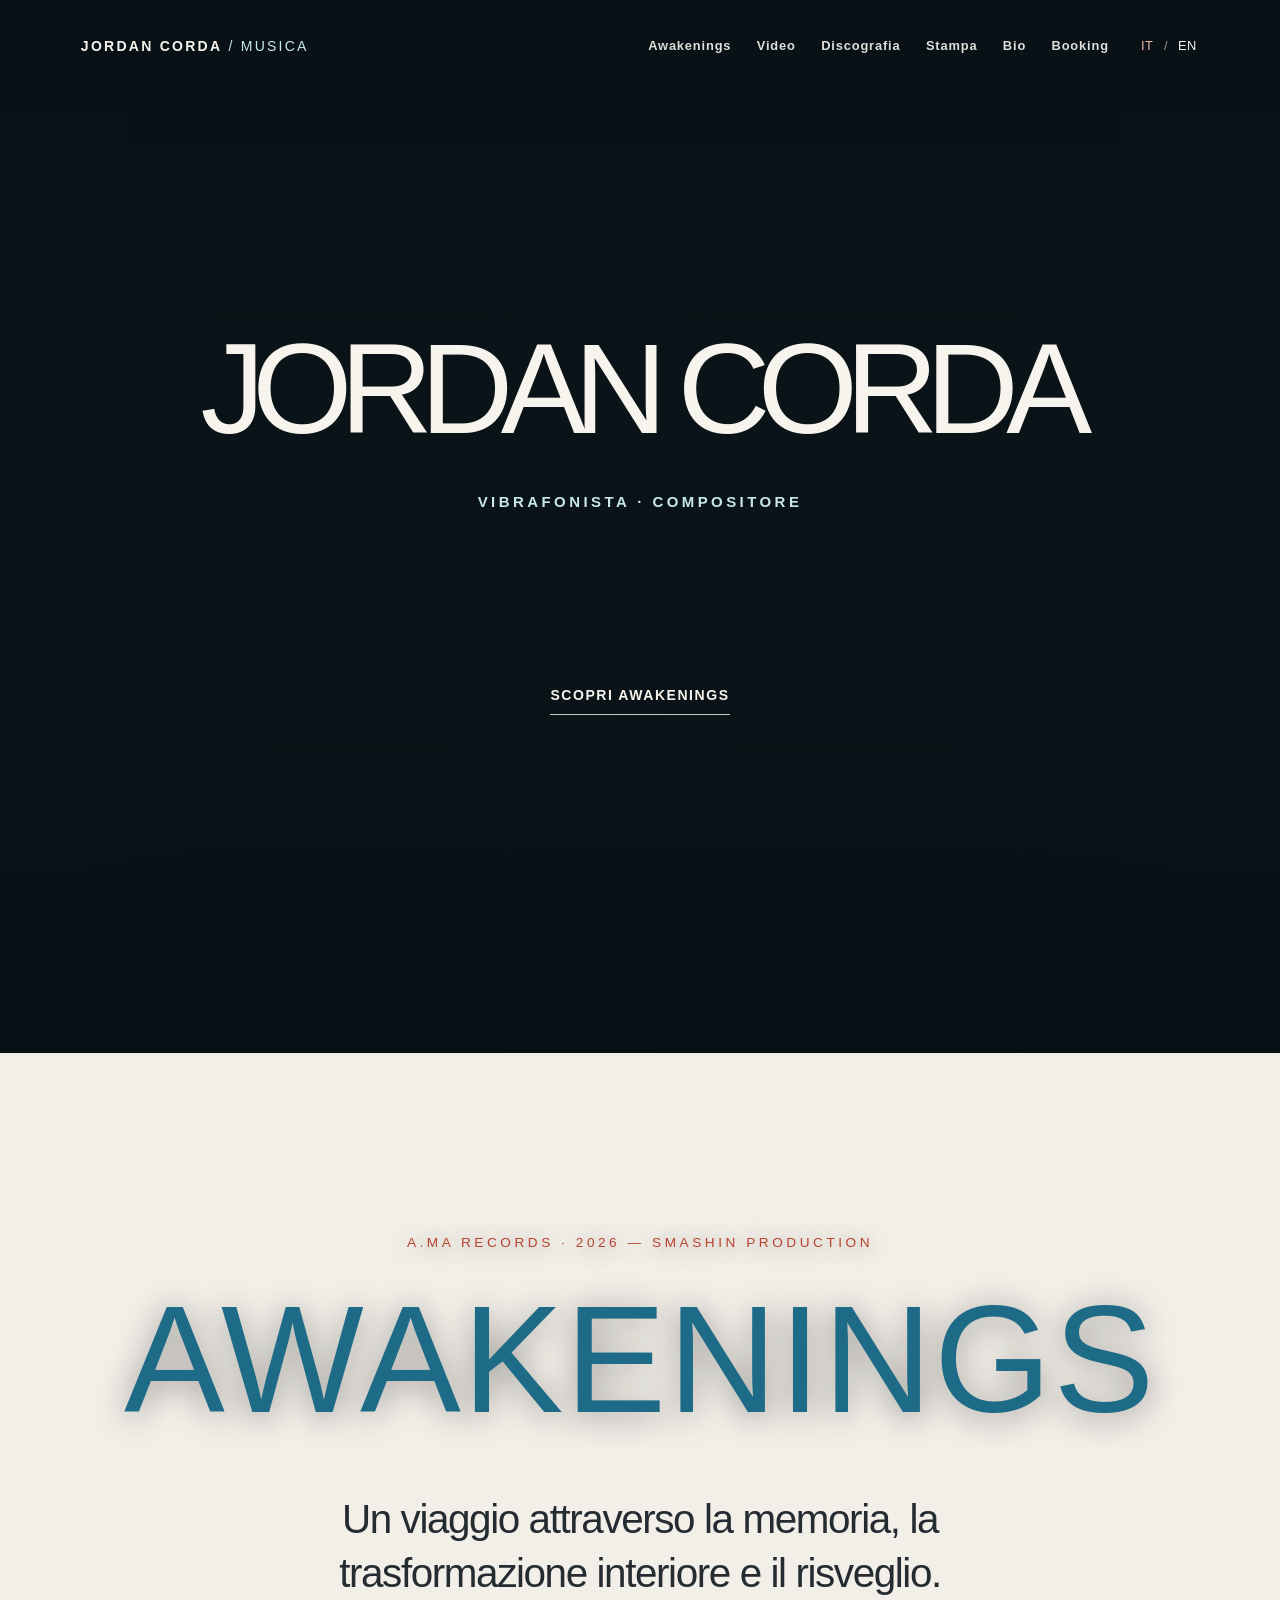
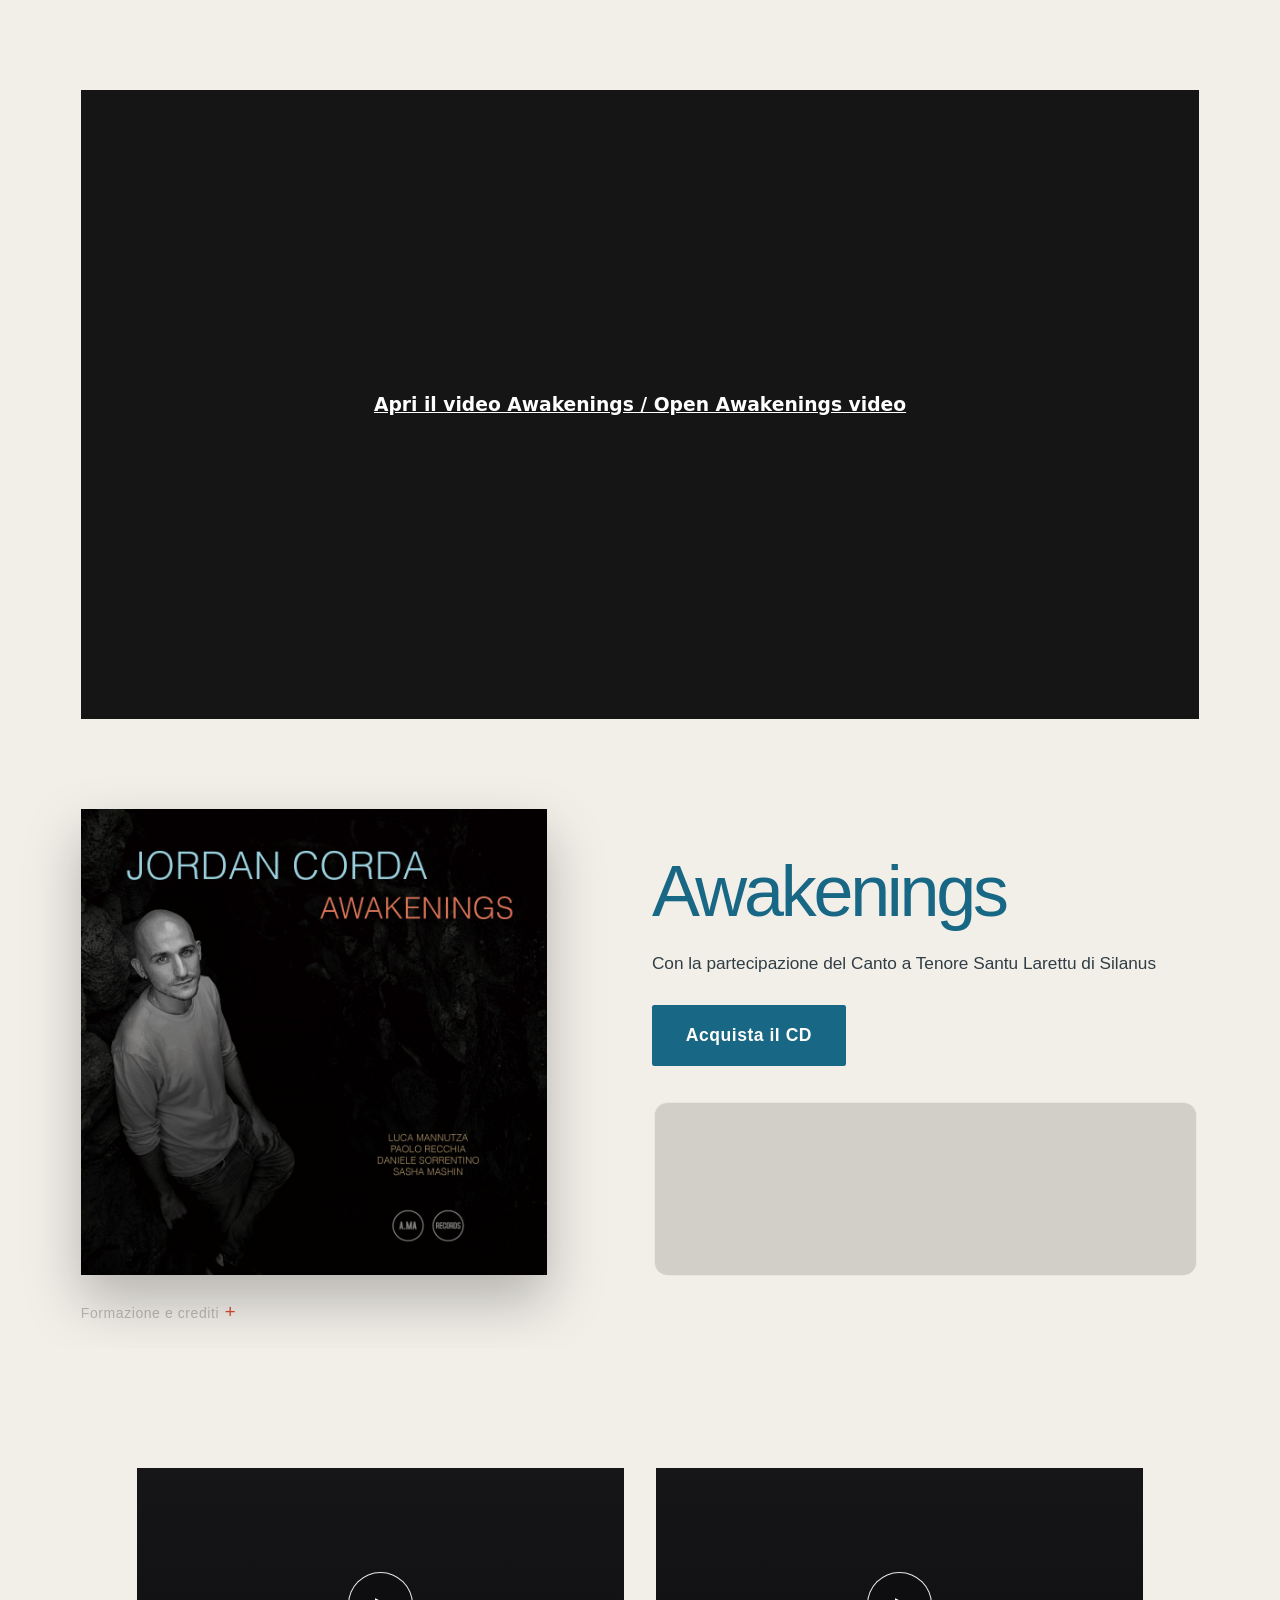
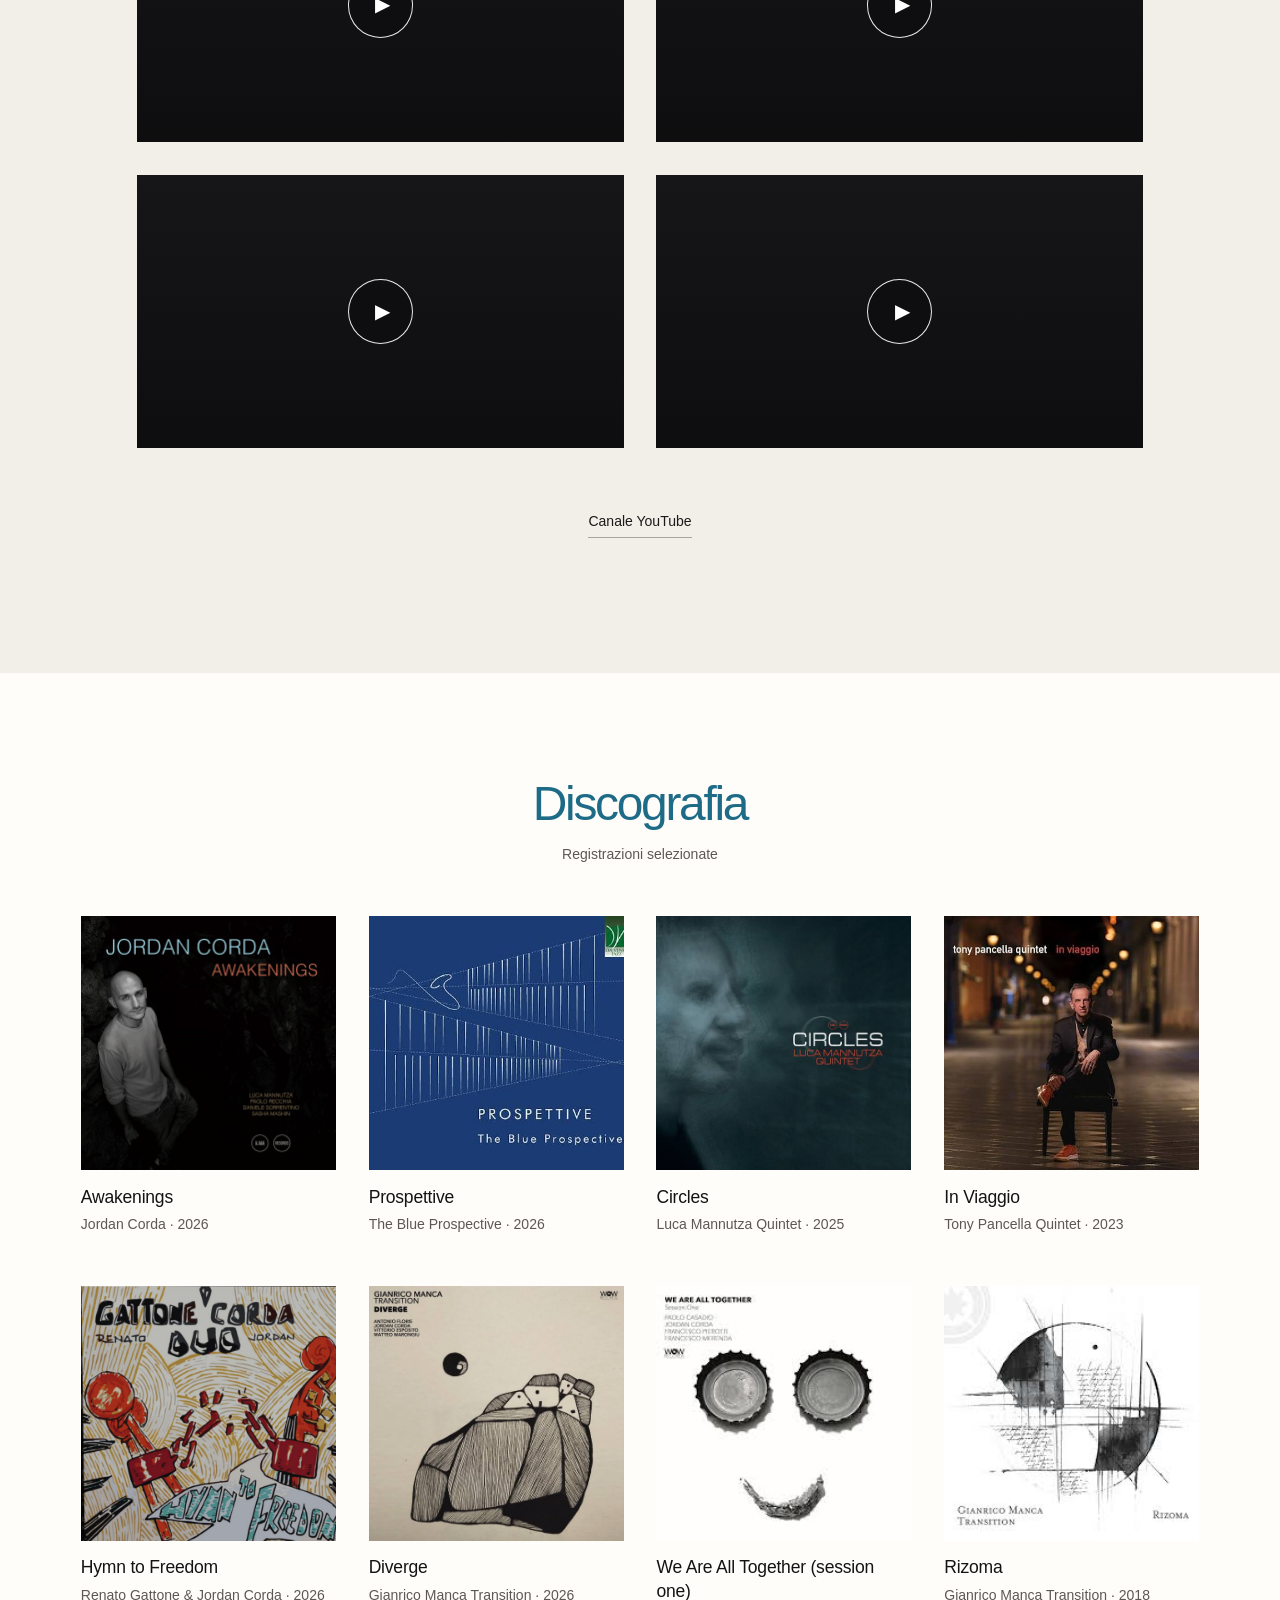
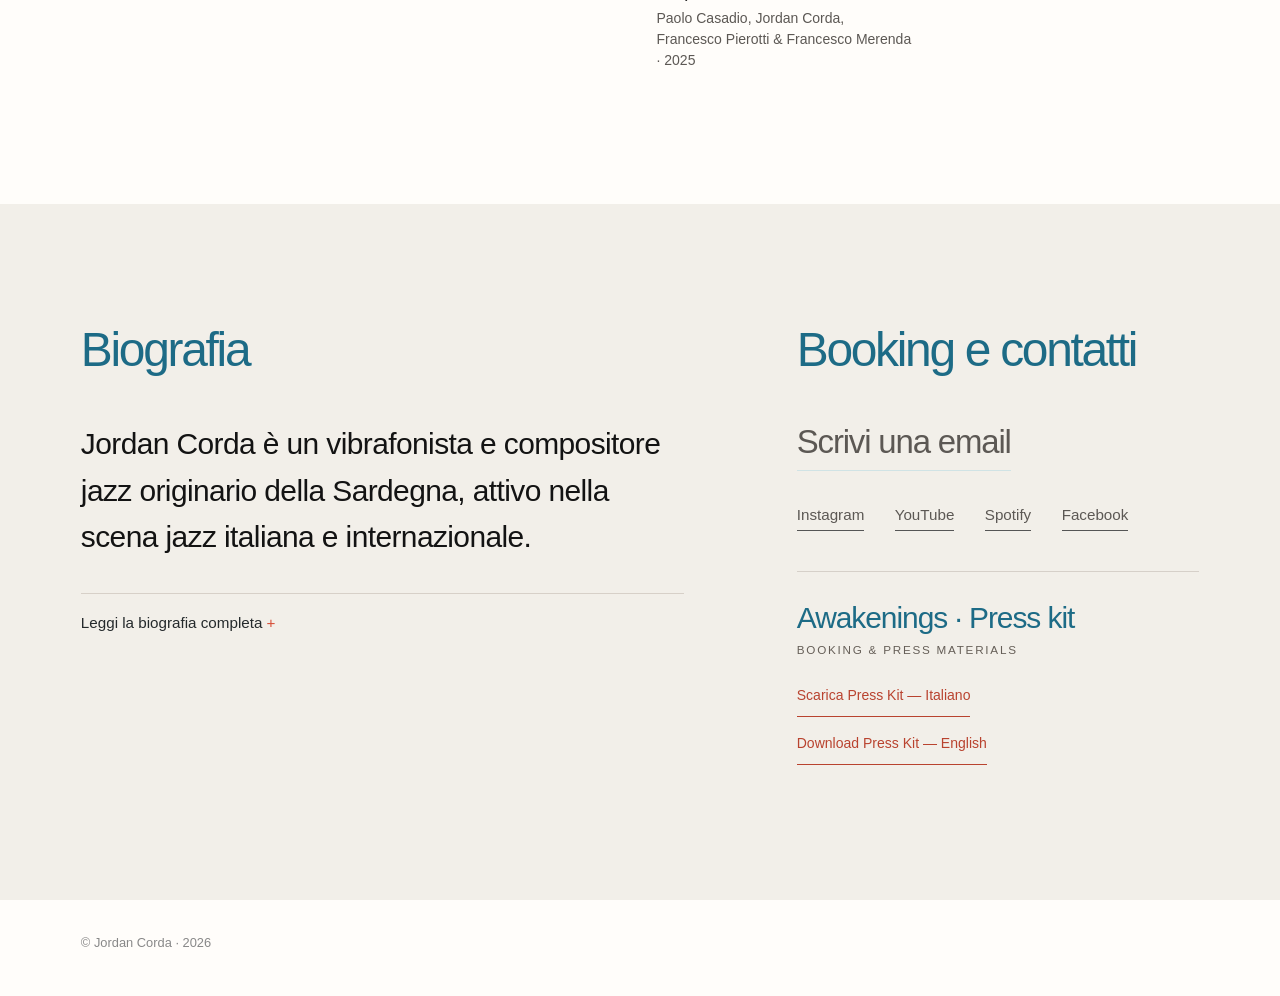
==== index.html @ a9082598 "Set Press menu link to standalone page and refresh homepage JS" ====
<!doctype html>
<html lang="it">
<head>
<meta charset="utf-8">
<meta name="viewport" content="width=device-width, initial-scale=1">
<meta name="theme-color" content="#0b0b0c">
<meta name="description" content="Jordan Corda, jazz vibraphonist and composer. Awakenings — A.MA Records, 2026. Music, videos, press, discography and contact.">
<meta property="og:type" content="website">
<meta property="og:title" content="Jordan Corda — Jazz Vibraphonist & Composer">
<meta property="og:description" content="Discover Awakenings, the new album by jazz vibraphonist and composer Jordan Corda. Listen, watch and explore.">
<meta property="og:image" content="https://jordancorda.com/assets/awakenings-cover.jpg">
<meta property="og:image:alt" content="Awakenings — Jordan Corda album cover">
<meta property="og:url" content="https://jordancorda.com/">
<meta property="og:site_name" content="Jordan Corda">
<meta name="twitter:card" content="summary_large_image">
<meta name="twitter:title" content="Jordan Corda — Jazz Vibraphonist & Composer">
<meta name="twitter:description" content="Discover Awakenings, the new album by jazz vibraphonist and composer Jordan Corda.">
<meta name="twitter:image" content="https://jordancorda.com/assets/awakenings-cover.jpg">
<link rel="canonical" href="https://jordancorda.com/">
<link rel="icon" href="assets/awakenings-cover.jpg">
<title>Jordan Corda — Jazz Vibraphonist & Composer | Awakenings</title>
<link rel="stylesheet" href="style.css?v=press-original-20261108-01">
<script src="data.js" defer></script>
<script src="app.js?v=standalone-press-menu-fix-20261108-01" defer></script>

<style id="awakenings-artwork-flip-only">
/* V12: isolated 3D artwork flip. Existing layout, scrolling, zoom and site CSS stay untouched. */
.awakenings-art-flip {
  display:block; position:relative; width:100%; aspect-ratio:1;
  padding:0; margin:0; border:0; border-radius:0; background:transparent;
  color:inherit; font:inherit; text-align:inherit; cursor:pointer;
  perspective:1200px; -webkit-perspective:1200px;
  -webkit-appearance:none; appearance:none;
}
.awakenings-art-flip__inner {
  display:block; position:absolute; inset:0;
  transform-style:preserve-3d; -webkit-transform-style:preserve-3d;
  transition:transform .72s cubic-bezier(.22,.68,.21,1);
  will-change:transform;
}
.awakenings-art-flip__face {
  position:absolute; inset:0; display:block; overflow:hidden;
  backface-visibility:hidden; -webkit-backface-visibility:hidden;
}
.awakenings-art-flip__face--back {
  transform:rotateY(180deg); -webkit-transform:rotateY(180deg);
  background:#0b0b0c;
}
.awakenings-art-flip__face img {
  display:block; width:100%; height:100%; max-width:none;
  margin:0; padding:0; border:0;
}
.awakenings-art-flip__face--front img { object-fit:cover; }
.awakenings-art-flip__face--back img { object-fit:contain; }
@media (hover:hover) and (pointer:fine) {
  .awakenings-art-flip:hover .awakenings-art-flip__inner {transform:rotateY(180deg)}
}
.awakenings-art-flip.is-flipped .awakenings-art-flip__inner,
.awakenings-art-flip:focus-visible .awakenings-art-flip__inner {
  transform:rotateY(180deg);
}
@media (prefers-reduced-motion:reduce) {
  .awakenings-art-flip__inner {transition:none;will-change:auto}
}
</style>
<style id="awakenings-download-materials">
#epk-downloads {margin-top:8px;margin-bottom:34px;padding-top:34px;padding-bottom:24px;border-top:1px solid #333335;}
#epk-downloads .epk-heading {display:flex;justify-content:space-between;align-items:baseline;gap:24px;margin-bottom:26px;}
#epk-downloads h2 {font-size:clamp(22px,2.5vw,34px);font-weight:300;margin:0;letter-spacing:-.035em;}
#epk-downloads .epk-context {font-size:11px;letter-spacing:.15em;color:#9a9998;text-transform:uppercase;}
#epk-downloads .epk-links {display:flex;flex-wrap:wrap;gap:10px 22px;align-items:center;}
#epk-downloads .epk-links a {display:inline-flex;align-items:center;gap:10px;min-height:46px;padding:10px 0;color:#d6d5d4;font-size:13px;text-decoration:none;border-bottom:1px solid #59595b;transition:border-color .2s,color .2s;}
#epk-downloads .epk-links a:hover,#epk-downloads .epk-links a:focus-visible {color:#e7a08d;border-color:#e7a08d;}
@media(max-width:760px){#epk-downloads{margin-top:2px;padding-top:28px;margin-bottom:18px}#epk-downloads .epk-heading{flex-direction:column;gap:8px;margin-bottom:14px}#epk-downloads .epk-links{column-gap:22px;row-gap:6px}#epk-downloads .epk-links a{font-size:12px;min-height:40px}}
</style>
</head>
<body>
<a class="skip" href="#music">Vai al contenuto</a>
<header class="site-head">
 <div class="shell head-inner">
  <a class="wordmark" href="#top" aria-label="Jordan Corda — homepage">JORDAN CORDA</a>
  <nav class="nav" aria-label="Navigazione principale">
   <a href="#music" data-t="navMusic">Awakenings</a>
   <a href="#video" data-t="navVideo">Video</a>
   <a href="#records" data-t="navRecords">Discografia</a>
   <a href="/press.html" data-t="navPress">Stampa</a>
   <a href="#bio" data-t="navBio">Bio</a>
   <a href="#contact" data-t="navContact">Contatti</a>
  </nav>
  <div class="lang" aria-label="Selezione della lingua"><button type="button" id="it" aria-pressed="true">IT</button><span aria-hidden="true">/</span><button type="button" id="en" aria-pressed="false">EN</button></div>
 </div>
</header>
<main id="top">
 <section class="hero" aria-labelledby="artist-name">
  <video class="hero-cinema-video" id="hero-cinema-video" muted autoplay playsinline loop preload="none" aria-hidden="true">
   <source data-src="assets/Awakenings_teaser_1080p_web.mp4" type="video/mp4">
  </video>
  <div class="hero-cinema-veil" aria-hidden="true"></div>
  <button type="button" id="hero-cinema-start" class="hero-cinema-start" hidden><span class="cinema-it">▶ AVVIA IL VIDEO</span><span class="cinema-en">▶ PLAY VIDEO</span></button>
  <img class="hero-photo" src="assets/jordan-scontornato-editoriale.png" alt="Jordan Corda con le bacchette da vibrafono" fetchpriority="high">
  <div class="shell hero-inner">
   <div class="hero-content">
    <h1 id="artist-name">JORDAN CORDA</h1>
    <p class="role" data-t="role">VIBRAFONISTA · COMPOSITORE</p>
    <div class="hero-cinema-links">
     <a href="#music"><span class="cinema-it">SCOPRI AWAKENINGS</span><span class="cinema-en">DISCOVER AWAKENINGS</span></a>
    </div>
    <a class="hero-scroll-cue" href="#music" aria-label="Scopri la musica di Jordan Corda / Explore Jordan Corda’s music">
     <span class="hero-scroll-cue__label--it">Scorri per scoprire</span>
     <span class="hero-scroll-cue__label--en">Scroll to explore</span>
     <span class="hero-scroll-cue__track" aria-hidden="true"></span>
    </a>
   </div>
  </div>
 </section>
 <section id="music" class="content-section music-section" aria-label="Awakenings — album">
  <div class="album-visual">
   <div class="shell album-visual-inner">
    <p class="album-kicker">A.MA RECORDS · 2026 — SMASHIN PRODUCTION</p>
    <h2 class="album-title">AWAKENINGS</h2>
    <p class="album-lead" data-t="albumLead">Un viaggio attraverso la memoria, la trasformazione interiore e il risveglio.</p>
   </div>
  </div>
  <div class="shell featured-video-between-intro-and-album">
   <article class="video-unit video-featured">
    <div class="video-box">
     <video id="awakenings-local-video" controls playsinline preload="auto" poster="https://i.ytimg.com/vi/t7Ljt7eULN0/maxres1.jpg" aria-label="Awakenings — video" style="display:block;width:100%;height:100%;object-fit:contain;">
      <source src="assets/Awakenings_teaser_1080p_web.mp4?v=20261104-02" type="video/mp4">
     </video>
     <script>
      (() => {
       const player = document.getElementById('awakenings-local-video');
       const source = player?.querySelector('source');
       if (!player || !source) return;
       let alternateTried = false;
       let fallbackShown = false;
       let timeout;
       const showFallback = () => {
        if (fallbackShown) return;
        fallbackShown = true;
        clearTimeout(timeout);
        player.style.display = 'none';
        const link = document.createElement('a');
        link.href = 'https://raw.githubusercontent.com/jordancorda/jordancorda.github.io/main/assets/Awakenings_teaser_1080p_web.mp4';
        link.target = '_blank';
        link.rel = 'noopener noreferrer';
        link.textContent = 'Apri il video Awakenings / Open Awakenings video';
        link.style.cssText = 'position:absolute;inset:0;display:grid;place-items:center;padding:24px;text-align:center;color:white;background:#151515;font:600 16px system-ui,sans-serif;';
        player.parentElement.append(link);
       };
       const tryAlternate = () => {
        if (player.readyState >= 1) return;
        if (alternateTried) { showFallback(); return; }
        alternateTried = true;
        clearTimeout(timeout);
        source.src = 'https://raw.githubusercontent.com/jordancorda/jordancorda.github.io/main/assets/Awakenings_teaser_1080p_web.mp4';
        player.load();
        timeout = setTimeout(() => { if (player.readyState < 1) showFallback(); }, 9000);
       };
       player.addEventListener('loadedmetadata', () => clearTimeout(timeout));
       player.addEventListener('error', tryAlternate);
       source.addEventListener('error', tryAlternate);
       timeout = setTimeout(tryAlternate, 9000);
      })();
     </script>
    </div>
   </article>
  </div>
  <div class="shell album-content">
   <div class="album-composition">
    <div class="album-artwork">
     <button class="awakenings-art-flip" type="button" aria-label="Awakenings: gira la copertina per vedere il retro / Flip album cover to see the back" aria-pressed="false" title="Flip artwork / Gira la copertina">
      <span class="awakenings-art-flip__inner">
       <span class="awakenings-art-flip__face awakenings-art-flip__face--front">
        <img src="assets/awakenings-cover.jpg" alt="Awakenings — Jordan Corda, front cover" loading="lazy" width="2048" height="2048">
       </span>
       <span class="awakenings-art-flip__face awakenings-art-flip__face--back">
        <img src="assets/awakenings-back-no-barcode.png" alt="Awakenings — back cover with twelve tracks and personnel" loading="lazy" width="1320" height="1191">
       </span>
      </span>
     </button>
     <details class="lineup-details album-credits">
      <summary data-t="lineupTitle">Formazione e crediti</summary>
      <div class="lineup">
       <p>Jordan Corda <span data-t="vibes">Vibrafono · Composizioni</span></p>
       <p>Luca Mannutza <span data-t="piano">Pianoforte</span></p>
       <p>Paolo Recchia <span data-t="sax">Sassofono contralto</span></p>
       <p>Daniele Sorrentino <span data-t="bass">Contrabbasso</span></p>
       <p>Sasha Mashin <span data-t="drums">Batteria</span></p>
       <p class="label-credit"><span data-t="recordingHeading">Registrazione</span><strong>La Strada Studio · Roma</strong><span>7–8 ottobre 2025</span></p>
       <p class="label-credit"><span data-t="engineerHeading">Tecnici di registrazione</span><strong>Enrico Furzi · Sasha Mashin</strong></p>
       <p class="label-credit"><span data-t="productionHeading">Mixing, mastering e produzione</span><strong>Sasha Mashin / SMASHINPRODUCTION</strong></p>
       <p class="label-credit"><span data-t="executiveHeading">Produttore esecutivo</span><strong>Antonio Martino / A.MA Records</strong></p>
       <p class="label-credit"><span data-t="technicalHeading">Collaborazione tecnica</span><strong>Nevaton</strong><span data-t="nevatonDescription">Microfoni personalizzati per il Canto a Tenore Santu Larettu di Silanus</span></p>
       <p class="label-credit"><span data-t="recordLabel">Etichetta</span><strong>A.MA Records · 2026</strong></p>
      </div>
     </details>
    </div>
    <div class="album-story album-story-compact-buy">
     <h3 class="album-purchase-title">Awakenings</h3>
     <p class="album-purchase-note"><span class="album-purchase-it">Con la partecipazione del Canto a Tenore Santu Larettu di Silanus</span><span class="album-purchase-en">Featuring Canto a Tenore Santu Larettu di Silanus</span></p>
     <a class="album-purchase-link" href="https://amarecordsamaedizioni.bandcamp.com/album/awakenings" target="_blank" rel="noopener noreferrer"><span class="album-purchase-it">Acquista il CD</span><span class="album-purchase-en">Buy CD</span></a>
     <div class="album-listen" id="spotifyListening">
      <div class="spotify-shell" id="spotifyPlayer">
       <iframe title="Awakenings — Spotify" src="https://open.spotify.com/embed/album/1NyUnaZ7nl4Ysw7Y28WZMs?theme=0" width="100%" height="152" allow="autoplay; clipboard-write; encrypted-media; fullscreen; picture-in-picture" loading="lazy"></iframe>
      </div>
     </div>
    </div>
   </div>
  </div>
 </section>
 <section id="video" class="content-section shell video-section" aria-label="Video">
  <div class="video-grid">
   <article class="video-unit video-secondary">
    <div class="video-box" data-video="VmVXGVGsmdA">
     <button class="video-preview" type="button" aria-label="Riproduci il video di vibrafono solo" style="--video-thumb:url('https://i.ytimg.com/vi/VmVXGVGsmdA/hqdefault.jpg')"><span class="video-play" aria-hidden="true">▶</span></button>
    </div>
   </article>
   <article class="video-unit video-secondary">
    <div class="video-box" data-video="5akqEirMzqM">
     <button class="video-preview" type="button" aria-label="Riproduci il secondo video YouTube" style="--video-thumb:url('https://i.ytimg.com/vi/5akqEirMzqM/hqdefault.jpg')"><span class="video-play" aria-hidden="true">▶</span></button>
    </div>
   </article>
   <article class="video-unit video-secondary">
    <div class="video-box" data-video="Ic6AkPdOe0Y">
     <button class="video-preview" type="button" aria-label="Riproduci il terzo video YouTube" style="--video-thumb:url('https://i.ytimg.com/vi/Ic6AkPdOe0Y/hqdefault.jpg')"><span class="video-play" aria-hidden="true">▶</span></button>
    </div>
   </article>
   <article class="video-unit video-secondary">
    <div class="video-box" data-video="2WOS6ySKXLs">
     <button class="video-preview" type="button" aria-label="Riproduci il quarto video YouTube" style="--video-thumb:url('https://i.ytimg.com/vi/2WOS6ySKXLs/hqdefault.jpg')"><span class="video-play" aria-hidden="true">▶</span></button>
    </div>
   </article>
  </div>
  <a class="underlink channel-link" href="https://www.youtube.com/@JordanCorda" target="_blank" rel="noopener noreferrer" data-t="channelLink">Canale YouTube</a>
 </section>
 <section id="records" class="content-section shell" aria-labelledby="records-title">
  <div class="section-head"><h2 id="records-title" data-t="recordsTitle">Discografia</h2><p class="section-side" data-t="recordsLabel">Registrazioni selezionate</p></div>
  <div id="recordList" class="record-grid"></div>
 </section>
 <section class="content-section shell about-contact-section" aria-label="Biografia e contatti">
  <div class="about-contact-grid">
   <section id="bio" class="bio-section about-contact-column" aria-labelledby="bio-title">
    <div class="section-head"><h2 id="bio-title" data-t="bioTitle">Biografia</h2></div>
    <div class="bio-content"><p id="bioShort" class="bio-short"></p><details id="bioDetails"><summary data-t="bioMore">Leggi la biografia completa</summary><div class="bio-long" id="bioLong"></div></details></div>
   </section>
   <section id="contact" class="contact-section about-contact-column" aria-labelledby="contact-title">
    <div class="section-head"><h2 id="contact-title" data-t="contactTitle">Contatti</h2></div>
    <a class="email-link" href="mailto:jaycorda05@gmail.com" data-t="emailAction" aria-label="Scrivi una email a Jordan Corda">Scrivi una email</a>
    <div class="socials"><a href="https://www.instagram.com/jordan.corda/" target="_blank" rel="noopener noreferrer">Instagram</a><a href="https://www.youtube.com/@JordanCorda" target="_blank" rel="noopener noreferrer">YouTube</a><a href="https://open.spotify.com/artist/4GigxoXT8tPvmKTIsFU36M" target="_blank" rel="noopener noreferrer">Spotify</a><a href="https://www.facebook.com/jordancorda/" target="_blank" rel="noopener noreferrer">Facebook</a></div>
<section id="epk-downloads" class="contact-epk" aria-labelledby="epk-download-title">
  <div class="epk-heading"><h2 id="epk-download-title">Awakenings · Press kit</h2><span class="epk-context">Booking &amp; press materials</span></div>
  <div class="epk-links">
   <a href="press/awakenings-press-kit-it.zip" download>Scarica Press Kit — Italiano</a>
   <a href="press/awakenings-press-kit-en.zip" download>Download Press Kit — English</a>
  </div>
 </section>
   </section>
  </div>
 </section>

</main>
<footer class="shell"><span>© Jordan Corda · 2026</span></footer>

<script>
/* Touch / keyboard support for the album artwork only. */
(() => {
  const art = document.querySelector('.awakenings-art-flip');
  if (!art) return;
  art.addEventListener('click', (event) => {
    const mouseWithHover = window.matchMedia('(hover: hover) and (pointer: fine)').matches;
    if (mouseWithHover && event.detail !== 0) return; // desktop uses hover; keyboard still toggles
    const flipped = art.classList.toggle('is-flipped');
    art.setAttribute('aria-pressed', String(flipped));
  });
  document.addEventListener('pointerdown', (event) => {
    if (!art.contains(event.target) && art.classList.contains('is-flipped')) {
      art.classList.remove('is-flipped');
      art.setAttribute('aria-pressed', 'false');
    }
  });
})();
</script>
<script>
/* Home cinematic background — desktop only, all other media players unchanged. */
(() => {
 const player=document.getElementById('hero-cinema-video');
 const desktop=window.matchMedia('(min-width:761px)');
 const mobile=window.matchMedia('(max-width:760px)');
 const startButton=document.getElementById('hero-cinema-start');
 if(!player)return;
 player.muted=true;
 player.defaultMuted=true;
 player.playsInline=true;
 player.setAttribute('webkit-playsinline','');
 let delayedButton;
 const revealMobileControl=()=>{
  if(mobile.matches&&startButton)startButton.hidden=false;
 };
 const hideMobileControl=()=>{if(startButton)startButton.hidden=true;};
 const activate=()=>{
  const source=player.querySelector('source');
  if(source&&!source.getAttribute('src')&&source.dataset.src){
   source.src=source.dataset.src;
   player.load();
  }
  player.muted=true;
  const pending=player.play();
  if(pending&&typeof pending.then==='function'){
   pending.then(hideMobileControl).catch(revealMobileControl);
  }
  if(mobile.matches){
   clearTimeout(delayedButton);
   delayedButton=setTimeout(()=>{if(player.paused)revealMobileControl();},1900);
  } else {
   hideMobileControl();
  }
 };
 // The Home background skips the final black/end-card sequence.
 // The full-length Awakenings player below is deliberately untouched.
 let homeCutAt=null;
 let consecutiveDarkFrames=0;
 const sampleCanvas=document.createElement('canvas');
 sampleCanvas.width=20;
 sampleCanvas.height=12;
 const sampleContext=sampleCanvas.getContext('2d',{willReadFrequently:true});
 const loopBeforeEndCard=()=>{
  consecutiveDarkFrames=0;
  try{player.currentTime=0;}catch(e){}
 };
 const monitorHomeEnding=()=>{
  const duration=player.duration;
  if(!Number.isFinite(duration)||duration<=0||player.readyState<2)return;
  if(homeCutAt!==null){
   if(player.currentTime>=homeCutAt)loopBeforeEndCard();
   return;
  }
  if(player.currentTime<duration*.52)return;
  if(sampleContext){
   try{
    sampleContext.drawImage(player,0,0,20,12);
    const px=sampleContext.getImageData(0,0,20,12).data;
    let veryDark=0,total=0;
    for(let i=0;i<px.length;i+=4){
     const light=px[i]*.2126+px[i+1]*.7152+px[i+2]*.0722;
     total+=light;
     if(light<18)veryDark++;
    }
    consecutiveDarkFrames=(veryDark/240>.985 && total/240<8)?consecutiveDarkFrames+1:0;
    if(consecutiveDarkFrames>=2){
     homeCutAt=Math.max(1,player.currentTime-.12);
     loopBeforeEndCard();
     return;
    }
   }catch(e){ /* Use the safety cutoff below if canvas capture is unavailable. */ }
  }
  // Prevent the end card from appearing if black-frame analysis is blocked.
  if(player.currentTime>=duration*.88)loopBeforeEndCard();
 };
 player.addEventListener('timeupdate',monitorHomeEnding);
 if(typeof player.requestVideoFrameCallback==='function'){
  const onBackgroundFrame=()=>{
   monitorHomeEnding();
   player.requestVideoFrameCallback(onBackgroundFrame);
  };
  player.requestVideoFrameCallback(onBackgroundFrame);
 }
 player.addEventListener('playing',hideMobileControl);
 player.addEventListener('error',revealMobileControl);
 player.addEventListener('pause',()=>{if(!document.hidden)revealMobileControl();});
 startButton?.addEventListener('click',activate);
 activate();
 desktop.addEventListener?.('change',activate);
 document.addEventListener('visibilitychange',()=>{
  if(!document.hidden&&player.paused)activate();
 });
})();
</script>
</body>
</html>
---- style.css ----
@charset "UTF-8";
:root {--bg:#0b0b0c;--ink:#f1efec;--muted:#aaa8a6;--coral:#e7a08d;--ice:#bbdce3;--rule:#343434; color-scheme:dark}
* {box-sizing:border-box}
html {scroll-behavior:smooth;scroll-padding-top:86px}
body {margin:0;background:var(--bg);color:var(--ink);font-family:"Helvetica Neue",Helvetica,Arial,sans-serif;font-weight:350;-webkit-font-smoothing:antialiased}
a {color:inherit}
button {font:inherit}
button,a,summary {-webkit-tap-highlight-color:transparent}
:focus-visible {outline:2px solid var(--ice);outline-offset:5px}
.shell {max-width:1320px;margin:0 auto;padding-left:clamp(22px,5.4vw,82px);padding-right:clamp(22px,5.4vw,82px)}
.skip {position:absolute;left:-9999px;top:0}.skip:focus {left:12px;top:12px;z-index:1000;background:white;color:black;padding:12px}
.site-head {height:78px;background:var(--bg);position:relative;z-index:9}
.head-inner {height:100%;display:flex;align-items:center;gap:24px;justify-content:space-between}
.wordmark {font-size:19px;font-weight:550;letter-spacing:.035em;text-decoration:none;white-space:nowrap}
.nav {display:flex;align-items:center;gap:clamp(14px,2vw,30px);margin-left:auto}
.nav a {text-decoration:none;font-size:12px;letter-spacing:.035em;color:#ceccca;white-space:nowrap}
.nav a:hover,.underlink:hover,.socials a:hover {color:var(--coral)}
.lang {display:flex;align-items:center;gap:7px;color:#777;font-size:11px;margin-left:12px;white-space:nowrap}
.lang button {cursor:pointer;background:none;border:0;color:#898989;padding:8px 2px;font-size:11px;letter-spacing:.035em}
.lang button[aria-pressed=true] {color:var(--coral)}
.hero {height:clamp(630px,calc(100svh - 78px),820px);min-height:560px;position:relative;isolation:isolate;overflow:hidden;background:#101010}
.hero-photo {position:absolute;right:0;top:0;height:100%;width:65%;object-fit:cover;object-position:center 29%;z-index:-2;filter:contrast(1.03) brightness(.88);-webkit-mask-image:linear-gradient(90deg, transparent 0%, #000 26%,#000 100%);mask-image:linear-gradient(90deg, transparent 0%, #000 26%,#000 100%)}
.hero::after {content:"";position:absolute;inset:0;background:linear-gradient(90deg,#0b0b0c 4%,#0b0b0ca5 37%,transparent 76%);z-index:-1;pointer-events:none}
.hero-inner {height:100%;display:flex;align-items:center}
.hero-content {position:relative;padding-bottom:18px;max-width:780px}
.role {margin:0 0 27px;letter-spacing:.19em;font-size:12px;color:var(--ice);font-weight:500}
h1 {margin:0;font-size:clamp(79px,10.7vw,162px);line-height:.88;letter-spacing:-.09em;font-weight:320;color:var(--coral)}
h1 span {display:block}
.release {margin:34px 0 0;font-size:14px;letter-spacing:.1em;font-weight:400;color:#e6e2de}
.hero-actions {margin-top:28px;display:flex;align-items:center;gap:26px;flex-wrap:wrap}
.primary-action {background:var(--ice);color:#111;display:inline-block;text-decoration:none;padding:14px 27px;min-width:124px;text-align:center;font-size:13px;font-weight:550;min-height:48px}
.primary-action:hover {background:var(--coral)}
.text-action {text-decoration:none;font-size:13px;border-bottom:1px solid #929292;padding:11px 0 7px}
.text-action:hover {color:var(--coral);border-color:var(--coral)}
.photo-credit {position:absolute;right:19px;bottom:13px;font-size:10px;letter-spacing:.02em;color:#bdbdbd}
.content-section {padding-top:112px;padding-bottom:114px;border-bottom:1px solid #2c2c2c;scroll-margin-top:40px}
.section-head {display:flex;align-items:baseline;justify-content:space-between;gap:20px;margin-bottom:46px}
.section-head h2 {font-size:clamp(30px,3.2vw,44px);font-weight:350;letter-spacing:-.048em;margin:0;line-height:1.1}
.section-side {font-size:12px;color:var(--muted);margin:0}
.music-layout {display:grid;grid-template-columns:minmax(245px,440px) minmax(0,1fr);gap:clamp(38px,7vw,110px);align-items:center}
.cover-block img {width:100%;display:block;aspect-ratio:1;object-fit:cover}
.cover-block p {color:#999;font-size:11px;letter-spacing:.08em;margin:13px 0 0}
.music-information {min-width:0;max-width:620px}
.album-copy {font-size:clamp(20px,2.1vw,27px);line-height:1.5;letter-spacing:-.018em;font-weight:320;margin:0 0 32px;color:#e5e3e0}
.spotify-frame {width:100%;height:152px;overflow:hidden;border-radius:12px;background:#171717;isolation:isolate;position:relative;clip-path:inset(0 round 12px)}
.spotify-frame iframe {border:0;display:block;width:100%;height:152px;background:#171717;border-radius:12px}
.underlink {display:inline-flex;text-decoration:none;align-items:center;font-size:12px;color:var(--ice);border-bottom:1px solid #65818a;padding:3px 0 5px;line-height:1.4}
.music-information > .underlink {margin-top:15px}
.lineup-details {border-top:1px solid var(--rule);margin-top:34px;padding-top:18px}
.lineup-details summary,.bio-content summary {cursor:pointer;display:table;list-style:none;font-size:13px;color:#d8d7d3;user-select:none}
.lineup-details summary::-webkit-details-marker,.bio-content summary::-webkit-details-marker {display:none}
.lineup-details summary::after,.bio-content summary::after {content:" +";color:var(--coral)}
.lineup-details[open] summary::after,.bio-content details[open] summary::after {content:" −"}
.lineup {display:grid;grid-template-columns:1fr 1fr;gap:12px 24px;padding-top:23px;font-size:12px}
.lineup p {margin:0;color:#f1f0ee}
.lineup span {display:block;color:#aaa8a6;margin-top:3px;font-size:11px}
.video-display {max-width:930px;aspect-ratio:16/9;background:#191919}
.video-display iframe {border:0;width:100%;height:100%;display:block}
.video-links {display:flex;gap:22px;flex-wrap:wrap;margin-top:18px}
.press-lead {max-width:965px}
.press-quote {font-size:clamp(26px,3.9vw,52px);font-weight:300;letter-spacing:-.042em;line-height:1.25;margin:0 0 24px}
.press-source {color:var(--ice);text-decoration:none;font-size:13px}
.press-source:hover {color:var(--coral)}
.press-notes {display:flex;gap:16px 36px;flex-wrap:wrap;margin-top:35px}
.press-notes a {text-decoration:none;border-bottom:1px solid #4e4e4e;padding-bottom:6px;color:#d6d4d1;font-size:13px}
.press-notes a:hover {color:var(--coral)}
.record-grid {display:grid;grid-template-columns:repeat(4,minmax(0,1fr));column-gap:clamp(15px,2.2vw,30px);row-gap:44px}
.record {min-width:0}
.record-cover {display:block;aspect-ratio:1;overflow:hidden;background:#1a1a1a}
.record-cover img {width:100%;height:100%;object-fit:cover;display:block;transition:transform .2s ease}
.record-cover:hover img {transform:scale(1.035)}
.record h3 {font-size:15px;font-weight:500;line-height:1.35;letter-spacing:-.012em;margin:13px 0 4px}
.record h3 a {text-decoration:none}
.record h3 a:hover {color:var(--coral)}
.record p {font-size:12px;color:#aaa;line-height:1.48;margin:0}
.bio-content {max-width:790px}
.bio-short {font-size:clamp(20px,2.3vw,28px);line-height:1.55;letter-spacing:-.02em;font-weight:300;margin:0 0 28px}
.bio-content details {border-top:1px solid var(--rule);padding-top:17px}
.bio-long {margin:24px 0 0;max-width:700px;font-size:15px;line-height:1.8;color:#c8c7c5}
.bio-long p {margin:0 0 19px}
.contact-section {padding-bottom:130px}
.email-link {font-size:clamp(27px,4.8vw,65px);font-weight:300;letter-spacing:-.04em;color:var(--ice);text-decoration:none}
.email-link:hover {color:var(--coral)}
.socials {display:flex;gap:17px 26px;flex-wrap:wrap;margin-top:33px}
.socials a {text-decoration:none;font-size:13px;color:#ccc;border-bottom:1px solid #555;padding-bottom:6px}
footer {display:flex;justify-content:space-between;gap:25px;padding-top:30px;padding-bottom:40px;font-size:11px;color:#888}
@media(max-width:1000px){.nav {gap:14px}.hero-photo {width:70%}h1 {font-size:clamp(84px,12vw,130px)}.music-layout {gap:34px}}
@media(max-width:760px){.site-head {height:auto}.head-inner {min-height:64px;gap:13px;flex-wrap:wrap;padding-top:15px;padding-bottom:12px}.wordmark {font-size:16px}.lang {margin-left:auto}.nav {order:3;width:100%;gap:20px;overflow-x:auto;white-space:nowrap;padding:8px 0 2px;scrollbar-width:none}.nav::-webkit-scrollbar {display:none}.nav a {font-size:12px}.hero {height:700px;min-height:610px}.hero-photo {width:100%;height:83%;object-position:center 20%;-webkit-mask-image:linear-gradient(0deg, transparent 0%, #000 42%);mask-image:linear-gradient(0deg, transparent 0%, #000 42%)}.hero::after {background:linear-gradient(0deg,#0b0b0c 3%,#0b0b0ce9 30%,#0b0b0c40 68%,transparent 100%)}.hero-inner {align-items:flex-end}.hero-content {padding-bottom:78px}h1 {font-size:clamp(66px,14vw,103px)}.role {font-size:10px;margin-bottom:16px}.release {margin-top:21px;font-size:12px}.hero-actions {margin-top:19px}.photo-credit {font-size:9px;right:16px;bottom:12px}.content-section {padding-top:76px;padding-bottom:80px}.section-head {margin-bottom:32px}.music-layout {grid-template-columns:1fr;gap:30px}.cover-block {max-width:420px}.music-information {max-width:650px}.record-grid {grid-template-columns:repeat(2,minmax(0,1fr));gap:32px 20px}}
@media(max-width:400px){h1 {font-size:clamp(59px,13.9vw,70px)}.hero {height:640px;min-height:590px}.hero-content {padding-bottom:70px}.head-inner {padding-left:20px;padding-right:20px}.shell {padding-left:20px;padding-right:20px}.nav {gap:16px}.lineup {grid-template-columns:1fr}.record-grid {column-gap:14px}.record h3 {font-size:14px}}
@media(prefers-reduced-motion:reduce){html{scroll-behavior:auto}.record-cover img {transition:none}}

/* REVISIONE RAFFINATA — 24 OTTOBRE 2026
   Preserva gli originali, rimuove elementi visivi superflui, mantiene un solo sfondo. */

/* Hero: nome più elegante; link nello stesso linguaggio tipografico della pagina. */
h1 {
 font-family:"Baskerville","Iowan Old Style","GFS Didot",Georgia,serif;
 font-size:clamp(82px,9.7vw,148px);
 font-weight:400;
 letter-spacing:-.060em;
 line-height:.92;
}
.hero-actions {gap:36px;margin-top:26px}
.hero-actions a {display:inline-block;min-width:0;min-height:0;background:transparent;color:var(--ice);border:0;border-bottom:1px solid rgba(187,220,227,.6);border-radius:0;text-decoration:none;padding:5px 0 8px;text-align:left;font-size:13px;font-weight:400;letter-spacing:.075em;transition:color .18s ease,border-color .18s ease}
.hero-actions a:hover {background:transparent;color:var(--coral);border-color:var(--coral)}
.hero-actions .primary-action {color:var(--ice)}
.hero-actions .text-action {color:#e8e4df}
/* Overlap of image fade with the continuous black background. */
.hero::before {content:"";position:absolute;left:0;right:0;bottom:-1px;height:clamp(100px,17vw,210px);background:linear-gradient(0deg,var(--bg) 0%,rgba(11,11,12,.55) 34%,transparent 100%);z-index:0;pointer-events:none}
.hero-inner {position:relative;z-index:1}
.photo-credit {z-index:2}
.music-section {padding-top:62px;}
.music-layout {grid-template-columns:minmax(230px,380px) minmax(0,1fr);gap:clamp(38px,8vw,122px);align-items:center}
.cover-block {position:relative}
.cover-block img {width:100%;box-shadow:0 18px 48px rgba(0,0,0,.13)}
.album-copy {max-width:590px;font-size:clamp(19px,1.9vw,26px);line-height:1.55;margin-bottom:32px}
/* Spotify waits for an intentional click: no blank white iframe while offline. */
.spotify-frame {height:152px;background:#19191b;overflow:hidden;border-radius:13px;clip-path:inset(0 round 13px)}
.spotify-frame iframe {width:100%;height:100%;border:0;display:block;border-radius:13px;color-scheme:dark}
.spotify-launch {width:100%;height:100%;display:flex;gap:10px;flex-direction:column;align-items:flex-start;justify-content:center;padding:21px 28px;border:0;background:#19191b;color:var(--ink);cursor:pointer;position:relative;text-align:left}
.spotify-launch:hover {background:#202023}
.spotify-label {font-size:24px;line-height:1.1;font-weight:500;letter-spacing:-.035em}
.spotify-button-text {font-size:12px;font-weight:400;color:#b9b9b9;letter-spacing:.025em}
.play-icon {position:absolute;right:26px;top:50%;transform:translateY(-50%);font-size:16px;color:var(--ice);border:1px solid #5d7178;width:39px;height:39px;border-radius:50%;display:grid;place-items:center;padding-left:2px}
/* Two video panels: main film on the left, solo film on the right. */
.video-grid {display:grid;grid-template-columns:minmax(0,1.24fr) minmax(0,.88fr);gap:clamp(20px,3.4vw,46px);align-items:start}
.video-unit {min-width:0}
.video-box {width:100%;aspect-ratio:16/9;background:#151515;overflow:hidden;position:relative;isolation:isolate}
.video-preview {display:grid;place-items:center;width:100%;height:100%;border:0;cursor:pointer;background-color:#171719;background-image:linear-gradient(0deg,rgba(8,8,9,.62),rgba(8,8,9,.07)),var(--video-thumb);background-size:cover;background-repeat:no-repeat;background-position:center;transition:filter .2s ease}
.video-preview:hover {filter:brightness(1.15)}
.video-play {color:#fff;font-size:17px;border:1px solid rgba(255,255,255,.9);border-radius:50%;width:56px;height:56px;display:grid;place-items:center;padding-left:4px;background:rgba(11,11,12,.35)}
.video-box iframe {width:100%;height:100%;border:0;display:block;background:#151515}
.video-caption {display:flex;justify-content:space-between;align-items:baseline;gap:16px;margin-top:16px}
.video-caption h3 {font-size:17px;font-weight:350;letter-spacing:-.015em;margin:0}
.video-caption a {font-size:12px;color:var(--muted);text-decoration:none;border-bottom:1px solid rgba(150,150,150,.5);padding-bottom:4px}
.video-caption a:hover {color:var(--coral)}
.channel-link {margin-top:35px}
/* Press: two real attributed excerpts, intentionally restrained. */
.press-feature {display:grid;grid-template-columns:minmax(0,1.12fr) minmax(0,.88fr);gap:clamp(28px,5.4vw,82px);align-items:start}
.press-card {margin:0;max-width:650px}
.press-card blockquote {font-weight:300;letter-spacing:-.03em;line-height:1.46;margin:0 0 24px}
.press-primary blockquote {font-size:clamp(22px,2.35vw,32px)}
.press-secondary blockquote {font-size:clamp(20px,2vw,27px);color:#e1dfdc}
.press-card figcaption a {text-decoration:none;font-size:12px;color:var(--ice)}
.press-card figcaption a span {color:var(--muted)}
.press-card figcaption a:hover {color:var(--coral)}
.press-notes {margin-top:45px;gap:18px 32px}
.press-notes a {font-size:12px}
/* Links and final contact are deliberately quiet. */
.email-link {font-size:clamp(21px,2.25vw,30px);font-weight:350;letter-spacing:-.025em;color:var(--ice);border-bottom:1px solid rgba(187,220,227,.6);padding-bottom:6px;display:inline-block}
.socials {margin-top:38px}
.socials a {color:#b9b8b6}
@media(max-width:1000px){h1{font-size:clamp(78px,10.3vw,118px)}.music-layout{gap:38px}}
@media(max-width:760px){
 h1 {font-size:clamp(64px,13.3vw,104px);letter-spacing:-.055em}
 .hero::before {height:150px}
 .hero-actions {gap:25px;margin-top:24px}
 .music-section {padding-top:50px}
 .music-layout {grid-template-columns:1fr;gap:32px}
 .cover-block {max-width:350px}
 .video-grid {grid-template-columns:1fr;gap:36px}
 .press-feature {grid-template-columns:1fr;gap:42px}
 .press-secondary blockquote {font-size:23px}
 .press-notes {margin-top:38px}
}
@media(max-width:400px){h1 {font-size:clamp(60px,13.1vw,74px)}.hero-actions {gap:23px}}
@media(prefers-reduced-motion:reduce){.hero-actions a,.video-preview {transition:none}}


/* REVISIONE V2 — 24 OTTOBRE 2026 */
.hero-content{max-width:700px}
.role{width:100%;text-align:center;margin:0 0 30px;font-size:12px;letter-spacing:.20em}
h1{font-family:"Avenir Next","Helvetica Neue",Helvetica,Arial,sans-serif;font-size:clamp(86px,10vw,150px);font-weight:250;letter-spacing:-.055em;line-height:.88;text-transform:uppercase}
.hero-actions{width:100%;justify-content:center;gap:34px;margin-top:30px}
.hero-actions a{text-align:center}
.spotify-frame{width:100%;height:152px;overflow:hidden;border-radius:14px;background:#121214;box-shadow:0 10px 28px rgba(0,0,0,.22)}
.spotify-frame iframe{display:block;width:100%;height:100%;border:0;border-radius:14px;background:#121214}
.video-grid{grid-template-columns:repeat(2,minmax(0,1fr));gap:clamp(24px,3vw,36px);align-items:start}
.video-unit,.video-featured,.video-secondary{width:100%}
.video-box{aspect-ratio:16/9}
.press-card blockquote{margin:0 0 18px}
.press-primary blockquote{font-size:clamp(20px,2.15vw,29px)}
.press-secondary blockquote{font-size:clamp(18px,1.9vw,25px)}
.press-notes{display:grid;grid-template-columns:1fr;gap:12px;margin-top:36px;max-width:360px}
.press-notes a{display:inline-block;width:fit-content;padding-bottom:4px}
@media(max-width:760px){
 .hero-content{max-width:100%}
 .role{margin-bottom:18px}
 h1{font-size:clamp(68px,13vw,106px)}
 .hero-actions{gap:24px;margin-top:24px}
 .video-grid{grid-template-columns:1fr;gap:30px}
}


/* RIFINITURE V3 — Solo i ritocchi approvati dall'artista. */
/* Stessa famiglia tipografica della versione precedente, ridotta di circa il 20%. */
h1 {font-size:clamp(70px,8vw,120px)}
@media (max-width:1000px) {h1 {font-size:clamp(65px,8.3vw,95px)}}
@media (max-width:760px) {h1 {font-size:clamp(55px,10.7vw,84px)}}
@media (max-width:400px) {h1 {font-size:clamp(52px,10.7vw,61px)}}
/* Spotify e Video sono link testuali senza linee di sottolineatura. */
.hero-actions a,.hero-actions a:hover,.hero-actions a:focus-visible {border:0;border-bottom:0;text-decoration:none;padding:5px 0}
/* Link alle recensioni disposti in orizzontale e a capo solo se serve. */
.press-notes {display:flex;flex-direction:row;flex-wrap:wrap;align-items:baseline;gap:14px 30px;max-width:none;margin-top:40px}
.press-notes a {width:auto;white-space:nowrap}
/* Nessuna didascalia con titoli sotto i video; rimane il link YouTube. */
.video-caption {justify-content:flex-end}


/* VERSIONE 4 — Rifiniture mirate. Nessuna variazione alla struttura o alle sezioni. */
/* Il nome è più arioso e vicino all'eleganza lineare della copertina originale. */
.hero-content {width:min(100%,590px);max-width:590px}
h1 {
 font-family:"Helvetica Neue","Avenir Next",Helvetica,Arial,sans-serif;
 font-size:clamp(64px,6.8vw,98px);
 font-weight:200;
 letter-spacing:.018em;
 line-height:1.02;
 text-align:center;
}
.role {text-align:center;letter-spacing:.19em}
.hero-actions {justify-content:center}
/* L'header non è fisso: i link interni non devono far vedere la sezione precedente. */
html {scroll-padding-top:0}
.content-section, .music-section {scroll-margin-top:0}
.music-section {padding-top:clamp(70px,6vw,96px)}
/* Il player resta disponibile e si apre sulla pagina, ma non domina la composizione. */
.spotify-listening {margin-top:33px;max-width:600px}
.spotify-toggle {
 color:var(--ice);display:inline-flex;align-items:center;gap:13px;
 border:0;border-bottom:1px solid rgba(187,220,227,.38);
 background:transparent;padding:10px 0 11px;cursor:pointer;
 font-family:inherit;font-size:14px;font-weight:400;letter-spacing:.018em;
}
.spotify-toggle:hover {color:var(--coral);border-color:var(--coral)}
.spotify-toggle-mark {display:inline-grid;place-items:center;font-size:10px;width:24px;height:24px;border:1px solid currentColor;border-radius:50%;padding-left:2px}
.spotify-frame[hidden] {display:none!important}
.spotify-listening .spotify-frame {margin-top:22px;max-width:600px}
.spotify-listening .spotify-frame iframe {display:block;width:100%;height:100%;border:0;border-radius:13px}
.lineup-details {margin-top:32px}
/* Link press in riga distribuiti sull'intera larghezza, con a capo naturale su mobile. */
.press-notes {display:flex;flex-wrap:wrap;align-items:center;justify-content:space-between;column-gap:clamp(12px,1.9vw,28px);row-gap:20px;width:100%;max-width:none}
.press-notes a {white-space:nowrap}
@media(max-width:1000px){h1{font-size:clamp(62px,7.3vw,85px)}}
@media(max-width:760px){
 .hero-content {width:100%;max-width:100%}
 h1 {font-size:clamp(54px,10.6vw,81px);letter-spacing:.012em}
 .music-section {padding-top:70px}
 .press-notes {justify-content:flex-start;column-gap:24px}
}
@media(max-width:400px){h1{font-size:clamp(49px,10.6vw,62px)}}


/* V5 — Solo 3 interventi: nome, ascolto Spotify, ancoraggio Awakenings.
   Altre sezioni e contenuti invariati rispetto alla V4. */
h1 {
 font-family:"Helvetica Neue","Arial Narrow",Helvetica,Arial,sans-serif;
 font-size:clamp(60px,6.35vw,91px);
 font-weight:200;
 letter-spacing:.075em;
 line-height:1.10;
 text-align:center;
 transform:scaleX(.91);
 transform-origin:center center;
}
/* Quando si clicca sul menu, l'album ha una schermata propria, senza mostrare
   l'ultima parte della foto né la scritta "Video" sottostante. */
.music-section {
 min-height:100svh;
 display:flex;
 align-items:center;
 padding-top:clamp(52px,6vh,80px);
 padding-bottom:clamp(52px,6vh,80px);
 scroll-margin-top:0;
}
.music-section .music-layout {width:100%}
/* L'anteprima è autentica e interattiva, non un player ricreato o un link esterno.
   Resta più stretta del testo e senza cornici decorative o ombre. */
.music-information .album-copy {margin-bottom:29px}
.spotify-listening {max-width:465px;margin-top:0}
.spotify-listening .spotify-frame {
 display:block;
 margin-top:0;
 width:100%;max-width:465px;
 height:152px;
 border:0;
 border-radius:10px;
 overflow:hidden;
 clip-path:inset(0 round 10px);
 background:#171719;
 box-shadow:none;
}
.spotify-listening .spotify-frame iframe {
 display:block;width:100%;height:152px;border:0;
 border-radius:10px;background:#171719;
}
.music-information .lineup-details {margin-top:36px}
@media(max-width:1000px){h1{font-size:clamp(59px,6.7vw,83px)}}
@media(max-width:760px){
 h1{font-size:clamp(52px,10.0vw,78px);letter-spacing:.045em;transform:scaleX(.94)}
 .music-section {min-height:100svh;padding-top:70px;padding-bottom:78px;align-items:center}
 .spotify-listening,.spotify-listening .spotify-frame{max-width:100%}
}
@media(max-width:400px){h1{font-size:clamp(48px,10.0vw,59px)}}



/* V7 — raffinazione finale su nome, sezione album e pulizia crediti foto */
.photo-credit{display:none!important}
footer{justify-content:flex-start}
footer [data-t="copyright"]{display:none!important}

.hero-content{width:min(100%,610px);max-width:610px}
.role{margin-bottom:24px;text-align:center;letter-spacing:.18em}
h1{
  font-family:"Helvetica Neue","Avenir Next",Helvetica,Arial,sans-serif;
  font-size:clamp(54px,5.7vw,78px);
  font-weight:200;
  letter-spacing:.15em;
  line-height:1.04;
  text-align:center;
  text-transform:uppercase;
  transform:scaleX(.88);
  transform-origin:center;
}
h1 span{margin-top:.16em}
.hero-actions{justify-content:center;gap:30px;margin-top:28px}
.hero-actions a{font-size:13px;letter-spacing:.08em;color:var(--ice)}
.hero-actions a:hover{color:var(--coral)}

.music-section{
  min-height:100svh;
  display:flex;
  align-items:center;
  padding-top:clamp(34px,4.5vh,52px);
  padding-bottom:clamp(34px,4.5vh,52px);
}
.music-layout{
  grid-template-columns:minmax(250px,360px) minmax(0,1fr);
  gap:clamp(34px,6vw,100px);
  align-items:start;
}
.cover-block{align-self:center}
.cover-block img{display:block;width:100%;height:auto;box-shadow:0 18px 36px rgba(0,0,0,.24)}
.cover-block p{margin-top:14px;font-size:11px;letter-spacing:.08em;color:#8f8d8b}
.music-information{
  display:flex;
  flex-direction:column;
  justify-content:center;
  align-self:center;
  max-width:640px;
}
.music-information .album-copy{
  margin:0;
  max-width:31ch;
  font-size:clamp(22px,2.1vw,28px);
  line-height:1.52;
  letter-spacing:-.03em;
  color:#f1efec;
}
.lineup-details{
  order:2;
  margin-top:24px;
  border-top:0;
  padding-top:0;
}
.lineup-details summary{
  display:inline-flex;
  align-items:center;
  gap:8px;
  list-style:none;
  font-size:14px;
  letter-spacing:.02em;
  color:#cbc8c4;
  cursor:pointer;
  padding:0;
}
.lineup-details summary::-webkit-details-marker{display:none}
.lineup-details summary::after{content:'+';color:var(--coral);font-size:16px;line-height:1;transition:transform .18s ease}
.lineup-details[open] summary::after{transform:rotate(45deg)}
.lineup{margin-top:18px;padding-top:0;border-top:1px solid rgba(255,255,255,.09);padding-top:18px}
.spotify-listening{
  order:3;
  margin-top:26px;
  max-width:495px;
}
.spotify-frame{
  width:100%;
  height:152px;
  position:relative;
  overflow:hidden;
  border-radius:12px;
  background:#151517;
  clip-path:inset(1px round 12px);
  -webkit-mask-image:-webkit-radial-gradient(white,black);
  isolation:isolate;
  box-shadow:none;
}
.spotify-frame::before{
  content:"";
  position:absolute;
  inset:0;
  border-radius:12px;
  box-shadow:inset 0 0 0 2px #0b0b0c;
  pointer-events:none;
  z-index:2;
}
.spotify-frame iframe{
  display:block;
  width:100%;
  height:100%;
  border:0;
  background:#151517;
  border-radius:12px;
}
#music .section-head{display:none}

.press-notes{
  display:flex;
  flex-wrap:wrap;
  align-items:center;
  justify-content:space-between;
  gap:18px 26px;
  width:100%;
  max-width:none;
}
.press-notes a{white-space:nowrap}

@media(max-width:1000px){
  h1{font-size:clamp(52px,6.2vw,70px);letter-spacing:.13em}
  .music-information .album-copy{font-size:clamp(24px,3.3vw,34px)}
}
@media(max-width:760px){
  h1{font-size:clamp(48px,11vw,68px);letter-spacing:.11em;transform:scaleX(.92)}
  .music-section{padding-top:52px;padding-bottom:52px;align-items:center}
  .music-layout{grid-template-columns:1fr;gap:30px}
  .cover-block{max-width:320px}
  .music-information{max-width:100%}
  .music-information .album-copy{max-width:none;font-size:clamp(21px,5.6vw,27px)}
  .spotify-listening{max-width:100%}
  .press-notes{justify-content:flex-start;gap:14px 22px}
}
@media(max-width:400px){
  h1{font-size:clamp(44px,11vw,56px)}
}


/* V8 — nuova homepage e pagina Awakenings; navigazione senza sezioni sovrapposte. */
.hero-content {
 width:min(100%,690px); max-width:690px;
 display:flex;flex-direction:column;align-items:center;
 padding-bottom:0;
}
.hero h1{
 font-family:"Helvetica Neue","Arial Narrow",Helvetica,Arial,sans-serif;
 font-size:clamp(42px,5.4vw,76px);
 font-weight:200;
 line-height:1.12;
 letter-spacing:.145em;
 transform:scaleX(.81);
 transform-origin:center;
 white-space:nowrap;
 margin:0;
 width:max-content;
 max-width:none;
 text-align:center;
 color:var(--coral);
}
.hero h1 span{display:inline;margin:0}
.hero .role{
 order:2; margin:17px 0 0;
 width:auto;text-align:center;
 color:var(--ice);font-size:11px;
 letter-spacing:.22em;font-weight:500;
}
.hero .hero-actions{order:3;margin-top:32px;gap:37px;justify-content:center}
.hero .hero-actions a{font-size:13px;font-weight:400;letter-spacing:.075em}
.photo-credit{display:none!important}

.music-section{
 display:flex;justify-content:center;align-items:center;
 min-height:100svh;
 padding-top:clamp(52px,7vh,94px);
 padding-bottom:clamp(52px,7vh,94px);
 border-bottom:1px solid #29292b;
 scroll-margin-top:0;
}
.album-composition{
 width:100%;display:grid;
 grid-template-columns:minmax(240px,.85fr) minmax(0,1.15fr);
 align-items:center;
 column-gap:clamp(56px,8vw,140px);
}
.album-artwork{min-width:0;max-width:420px;justify-self:center;width:100%}
.album-artwork > img{
 display:block;width:100%;height:auto;aspect-ratio:1;
 object-fit:cover;
}
.album-credits{
 border:0;margin:23px 0 0!important;padding:0!important;
}
.album-credits summary{
 display:inline-block;cursor:pointer;
 font-size:12px;letter-spacing:.04em;font-weight:400;
 color:#b9b7b5;
}
.album-credits summary::after{content:" +";color:var(--coral)}
.album-credits[open] summary::after{content:" −";transform:none}
.album-credits .lineup{padding-top:16px;margin-top:16px;border-top:1px solid #242426}
.album-story{min-width:0;align-self:center;display:flex;flex-direction:column;align-items:flex-start;gap:0}
.album-meta{
 
 margin:0 0 27px;
 font-size:12px;font-weight:400;letter-spacing:.11em;
 text-transform:uppercase;color:var(--ice);
}
.album-story .album-copy{
 color:#eae8e6;
 max-width:23em;
 margin:0;
 font-size:clamp(20px,2.25vw,29px);
 font-weight:300;
 line-height:1.5;
 letter-spacing:-.027em;
}
.album-listen{
 display:block;width:100%;max-width:550px;
 margin-top:clamp(30px,4.4vw,60px);
}
.spotify-shell{
 position:relative;width:100%;height:152px;
 background:var(--bg);
 overflow:hidden;
 isolation:isolate;
 border:0;
 clip-path:inset(2px round 12px);
}
.spotify-shell iframe{
 border:0;display:block;
 width:calc(100% + 6px);
 height:calc(100% + 6px);
 position:absolute;left:-3px;top:-3px;
 border-radius:0;
 background:#151517;
 filter:brightness(.91) saturate(.78);
}
/* Spotify owns its player UI. A 3px outer crop conceals Safari's white corner seams
   without covering the playback controls. */
.spotify-shell::after{
 content:"";position:absolute;inset:0;
 z-index:2;pointer-events:none;
 border:3px solid var(--bg);border-radius:13px;
}

/* Press fits a single viewport when its content allows it; next heading never peeks in. */
.press-section{
 min-height:100svh;
 display:flex;flex-direction:column;justify-content:center;
 padding-top:clamp(60px,8vh,120px);padding-bottom:clamp(60px,8vh,120px);
}
#records{
 min-height:100svh;
 padding-top:clamp(70px,10vh,118px);
}
html{scroll-padding-top:0}
.content-section{scroll-margin-top:0}
@media(max-width:1000px){
 .hero-content{max-width:570px}
 .hero h1{font-size:clamp(42px,5.2vw,65px)}
 .album-composition{column-gap:clamp(35px,5vw,75px);grid-template-columns:minmax(230px,.92fr) minmax(0,1.08fr)}
}
@media(max-width:760px){
 .hero-content{width:100%;max-width:100%;padding-bottom:72px}
 .hero h1{font-size:clamp(31px,8.5vw,52px);letter-spacing:.09em;transform:scaleX(.88)}
 .hero .role{margin-top:14px;font-size:10px;letter-spacing:.15em}
 .hero .hero-actions{gap:34px;margin-top:23px}
 .music-section{min-height:100svh;padding-top:64px;padding-bottom:67px;align-items:center}
 .album-composition{grid-template-columns:1fr;gap:30px}
 .album-artwork{width:min(100%,360px);justify-self:start}
 .album-credits{margin-top:16px!important}
 .album-story{width:100%}
 .album-meta{margin:0 0 15px}
 .album-story .album-copy{font-size:clamp(19px,5.2vw,25px);max-width:30em}
 .album-listen{margin-top:26px;max-width:550px}
 .press-section{justify-content:flex-start}
 #records{padding-top:78px}
}
@media(max-width:400px){
 .hero h1{font-size:clamp(30px,8.4vw,35px);letter-spacing:.078em;transform:scaleX(.89)}
 .hero .role{letter-spacing:.12em}
 .album-artwork{width:min(100%,310px)}
 .album-story .album-copy{font-size:19px}
}

/* V8 mobile polish — all six menu items readable without cropping. */
@media(max-width:760px){
 .hero{height:calc(100svh - 95px);min-height:700px}
 .nav{gap:10px;justify-content:space-between;overflow-x:visible;white-space:nowrap}
 .nav a{font-size:clamp(10px,2.7vw,11.5px);letter-spacing:0}
}
@media(max-width:400px){
 .nav{gap:5px}
 .nav a{font-size:10px}
}

/* V9 — micro-rifiniture approvate: più aria al nome e crediti che non spostano il blocco destro. */
.hero-content{
  transform:translateX(-18px);
}
.hero h1{
  padding-right:.16em;
}

/* Il layout della sezione album resta fermo quando si aprono i crediti:
   si espande solo la colonna sinistra, senza ricentrare testo e player. */
.music-section{
  align-items:flex-start;
}
.album-composition{
  align-items:start;
}
.album-story{
  align-self:start;
  padding-top:clamp(10px,1.2vw,18px);
}
.album-artwork{
  align-self:start;
}

/* Manteniamo la lettura più ordinata quando i credits sono aperti. */
.album-credits .lineup{
  display:grid;
  grid-template-columns:repeat(2,minmax(0,1fr));
  gap:12px 24px;
}
.album-credits .lineup p{
  margin:0;
}
@media(max-width:760px){
  .hero-content{transform:translateX(-18px)}
  .album-story{padding-top:0}
  .album-credits .lineup{grid-template-columns:1fr}
}


/* V10 — Tipografia più vicina alla scritta AWAKENINGS in copertina.
   Il font esatto della grafica originale non è identificabile dalla sola immagine;
   riprendiamo proporzioni, linee monolineari e spaziatura con un sans leggero. */
.hero h1{
  font-family:"Helvetica Neue",Helvetica,Arial,sans-serif;
  font-weight:200;
  font-size:clamp(40px,5.0vw,73px);
  letter-spacing:.055em;
  line-height:1.12;
  transform:scaleX(.92);
  transform-origin:center;
}
/* L'etichetta compare esclusivamente nei dettagli della formazione. */
.album-credits .lineup .label-credit{
  grid-column:1/-1;
  margin-top:3px;
  display:flex;
  flex-direction:column;
  gap:3px;
}
.album-credits .lineup .label-credit span{
  display:block;
  color:#aaa8a6;
  font-size:11px;
  margin:0;
}
.album-credits .lineup .label-credit strong{
  font-size:12px;
  font-weight:400;
  color:#f1f0ee;
}
@media(max-width:1000px){
 .hero h1{font-size:clamp(40px,5vw,65px);letter-spacing:.058em;transform:scaleX(.92)}
}
@media(max-width:760px){
 .hero h1{font-size:clamp(30px,8.0vw,50px);letter-spacing:.04em;transform:scaleX(.94)}
}
@media(max-width:400px){
 .hero h1{font-size:clamp(29px,7.6vw,35px);letter-spacing:.025em;transform:scaleX(.94)}
}

/* V11b — conserva le correzioni zoom già approvate.
   Il ritratto mantiene ESATTAMENTE proporzioni, ritaglio e posizione della V10. */
.music-section,.press-section,#records {
  min-height:0;
  height:auto;
}
.music-section {
  padding-top:clamp(66px,7vw,105px);
  padding-bottom:clamp(68px,7vw,110px);
}
.press-section {
  justify-content:flex-start;
  padding-top:clamp(70px,7vw,112px);
  padding-bottom:clamp(70px,7vw,112px);
}
#records {padding-top:clamp(70px,7vw,112px)}

/* Più distanza visiva dal nome: spostiamo SOLO il testo verso sinistra.
   La foto NON cambia dimensione, ritaglio, posizione o maschera. */
@media (min-width:761px) {
  .hero-content {transform:translateX(calc(-14px - clamp(32px,3.4vw,53px)))}
}
@media (max-width:760px) {
  .music-section,.press-section,#records {min-height:0;height:auto}
}

/* V11d — navigazione persistente: solo la barra superiore diventa sticky.
   Nessuna modifica a foto, tipografia, contenuti o spazi tra le sezioni. */
.site-head {
  position:sticky;
  top:0;
  z-index:100;
}
/* Lascia visibili i titoli raggiunti dal menu anche con la barra fissa. */
html {scroll-padding-top:78px}
@media (max-width:760px) {
  html {scroll-padding-top:116px}
}

/* Spotify e Videos: stesso colore */
.hero-actions a,
.hero-actions a:visited {
  color: #bbdce3 !important;
}
.hero-actions a:hover {
  color: #e7a08d !important;
}


/* V12 Press quadretto: arricchisce solo la sezione stampa.
   Nessuna modifica a zoom, scorrimento o impostazione generale della pagina. */
.press-feature{display:grid;grid-template-columns:minmax(0,1.08fr) minmax(0,.92fr);gap:clamp(28px,4vw,68px);align-items:start}
.press-aside{display:grid;gap:clamp(24px,2.8vw,34px)}
.press-tiles{display:grid;grid-template-columns:minmax(0,1.18fr) minmax(0,.82fr);gap:clamp(16px,2vw,24px);align-items:end}
.press-tertiary{max-width:none}
.press-accent{align-self:end}
.press-tertiary blockquote{font-size:clamp(19px,1.85vw,24px);line-height:1.34;color:#ece9e6}
.press-accent blockquote{font-size:clamp(15px,1.45vw,19px);line-height:1.34;color:#cfcac6}
.press-tertiary figcaption a,.press-accent figcaption a{font-size:11px}
@media (max-width:1000px){
  .press-feature{grid-template-columns:1fr;gap:40px}
  .press-aside{gap:22px}
}
@media (max-width:760px){
  .press-tiles{grid-template-columns:1fr;gap:18px}
  .press-tertiary blockquote{font-size:clamp(18px,4.7vw,23px)}
  .press-accent blockquote{font-size:clamp(15px,4.1vw,18px)}
}

/* Press — gerarchia delle firme, proporzionata ai quattro estratti.
   Solo testo di giornale/autore; layout, contenuti e comportamento invariati. */
.press-feature .press-card figcaption a {
  display: inline-block;
  font-weight: 500;
  line-height: 1.5;
  letter-spacing: 0;
  color: var(--ice);
}
.press-feature .press-card figcaption a span {
  font-weight: 400;
  color: var(--muted);
}
.press-feature .press-primary figcaption a {
  font-size: clamp(14px, 1.15vw, 16px);
}
.press-feature .press-secondary figcaption a {
  font-size: clamp(12px, 1vw, 14px);
}
.press-feature .press-tertiary figcaption a {
  font-size: clamp(11.5px, .88vw, 12.5px);
}
.press-feature .press-accent figcaption a {
  font-size: clamp(11px, .82vw, 12px);
}
.press-feature .press-card figcaption a:hover {
  color: var(--coral);
}


/* Press: solo Doppio Jazz leggermente più piccolo rispetto a Paris-Move.
   Nessun cambiamento a layout, spaziature, altre citazioni o altre sezioni. */
.press-feature .press-tertiary blockquote {
  font-size: clamp(16px, 1.57vw, 20.4px);
}
.press-feature .press-tertiary figcaption a {
  font-size: clamp(10px, .78vw, 11px);
}
@media (max-width: 760px) {
  .press-feature .press-tertiary blockquote {
    font-size: clamp(16px, 4vw, 19.5px);
  }
}

/* Prova HERO — ritratto più a destra, mantenendo il +34% su desktop.
   Solo trasformazione visiva della foto: non cambia il suo box, la hero,
   il blocco testo, la barra fissa, la sezione Press o il resto della pagina.
   La traslazione a destra compensa l'ingrandimento: le bacchette restano
   separate dal titolo invece di avanzare verso le lettere. */
@media (min-width: 761px) {
  .hero-photo {
    transform-origin: right center;
    transform: translateX(18vw) scale(1.34);
  }
}


/* Homepage — unico invito all’ascolto, distanziato dalla descrizione.
   Nessuna modifica alla fotografia, al nome o alla geometria della hero. */
.hero .hero-actions {
  margin-top: clamp(150px, 12vw, 178px);
}
.hero .hero-actions a,
.hero .hero-actions a:visited {
  position: relative;
  display: inline-block;
  color: var(--ice) !important;
  font-size: clamp(12px, .94vw, 14px);
  font-weight: 400;
  letter-spacing: .095em;
  line-height: 1.4;
  padding: 4px 7px 14px;
  border: 0;
  text-decoration: none;
  transition: color .24s ease, letter-spacing .24s ease;
}
.hero .hero-actions a::after {
  content: '';
  position: absolute;
  left: 7px;
  right: 7px;
  bottom: 4px;
  height: 1px;
  background: currentColor;
  opacity: .46;
  transform: scaleX(.48);
  transition: transform .3s ease, opacity .3s ease;
  transform-origin: center;
}
.hero .hero-actions a:hover,
.hero .hero-actions a:focus-visible {
  color: #e0f0f3 !important;
  letter-spacing: .11em;
}
.hero .hero-actions a:hover::after,
.hero .hero-actions a:focus-visible::after {
  transform: scaleX(1);
  opacity: 1;
}
@media (max-width: 760px) {
  .hero .hero-actions { margin-top: 106px; }
  .hero .hero-actions a,
  .hero .hero-actions a:visited { font-size: 13px; }
}
@media (prefers-reduced-motion: reduce) {
  .hero .hero-actions a,
  .hero .hero-actions a::after { transition: none; }
}


/* HERO desktop — prosecuzione reale della fotografia (+42px rispetto
   all'ultima prova da 46px: estensione totale 88px). La sfumatura finale
   occupa gli ultimi 210px e termina esattamente nel nero del sito.
   Il ritratto non può entrare nella sezione #music: la hero lo ritaglia
   quando la dissolvenza è già completamente opaca.
   Testo, zoom, fotografia orizzontale e versione mobile invariati. */
@media (min-width: 761px) {
  .hero {
    height: calc(clamp(630px, calc(100svh - 78px), 820px) + 88px);
    background: var(--bg);
  }
  .hero-photo, .hero-inner {
    height: calc(100% - 88px);
  }
  .hero::before {
    height: 210px;
    background: linear-gradient(to bottom,
      rgba(11,11,12,0) 0%,
      rgba(11,11,12,.03) 13%,
      rgba(11,11,12,.11) 28%,
      rgba(11,11,12,.27) 45%,
      rgba(11,11,12,.52) 64%,
      rgba(11,11,12,.80) 83%,
      #0b0b0c 100%
    );
  }
}


/* PROVA NAV: sulla foto il menu resta a sinistra e il lato destro
   della barra è trasparente, lasciando vedere il ritratto.
   Dopo la hero il nome appare e il menu si sposta dolcemente a destra.
   Non modifica geometria, foto o sfumatura della hero. */
@media (min-width: 761px) {
  .site-head {
    background:linear-gradient(to right,
       rgba(11,11,12,.94) 0%,
       rgba(11,11,12,.82) 30%,
       rgba(11,11,12,.26) 55%,
       transparent 69%);
    transition:background-color .35s ease;
  }
  .site-head.after-hero { background:var(--bg); }
  .site-head .head-inner {
    position:relative;
    justify-content:flex-start;
  }
  /* Questo spazio flessibile spinge il menu sulla destra solo dopo la hero. */
  .site-head .head-inner::before {
    content:"";
    flex:0 1 0%;
    min-width:0;
    transition:flex-grow .68s cubic-bezier(.22,1,.36,1);
  }
  .site-head.after-hero .head-inner::before { flex-grow:1; }
  .site-head .wordmark {
    position:absolute;
    left:clamp(22px,5.4vw,82px);
    top:50%;
    transform:translateY(-50%);
    opacity:0;
    visibility:hidden;
    pointer-events:none;
    transition:opacity .48s ease,visibility .48s ease;
  }
  .site-head.after-hero .wordmark {
    opacity:1;
    visibility:visible;
    pointer-events:auto;
  }
  .site-head .nav {margin-left:0;}
  .site-head .lang {margin-left:12px;}
}
@media (max-width:760px) {
  /* Lascia intatta la disposizione mobile e la sua barra leggibile. */
  .site-head .wordmark {opacity:1; visibility:visible;}
}
@media (prefers-reduced-motion:reduce) {
  .site-head .head-inner::before,.site-head .wordmark {transition:none;}
}


/* HOME: fotografia dietro la zona trasparente del menu, senza tagliare la testa.
   Il margine negativo recupera esattamente i 78px della barra: la hero risale
   dietro la barra, senza accorciare la foto né alterare l'ancoraggio Awakenings.
   Nome e ascolto sono tenuti sulle loro coordinate di prima. */
@media (min-width: 761px) {
  .site-head {
    margin-bottom: -78px;
    background: linear-gradient(to right,
       rgba(11,11,12,.97) 0%,
       rgba(11,11,12,.88) 29%,
       rgba(11,11,12,.25) 49%,
       rgba(11,11,12,0) 64%);
  }
  .site-head.after-hero { background: var(--bg); }
  .hero {
    height: calc(clamp(630px, calc(100svh - 78px), 820px) + 166px);
  }
  .hero-inner { padding-top: 78px; }
}

@media (min-width:761px) { .hero-photo {transform: translateX(18vw) translateY(58px) scale(1.34);} }


/* AWAKENINGS — PROVA IMMERSIVA NURAGHE, 26 ottobre 2026.
   Tutta la modifica di impaginazione è limitata a #music.
   La fotografia utilizzata è SMA00013.jpg, originale fornito dall'artista.
   Mantiene album cover flip, Spotify reale, navbar, Hero e altre sezioni. */
#music.music-section {
  display:block;
  position:relative;
  min-height:0;
  height:auto;
  padding:0 0 clamp(94px,10vw,145px);
  margin:0;
  border:0;
  background:var(--bg);
  overflow:clip;
  scroll-margin-top:0;
}
#music .album-visual {
  isolation:isolate;
  position:relative;
  display:flex;
  align-items:center;
  justify-content:center;
  min-height:clamp(440px,43vw,570px);
  padding:clamp(110px,12vw,158px) 0 clamp(142px,15vw,200px);
  overflow:hidden;
  background:var(--bg);
}
#music .album-visual::before {
  content:"";
  position:absolute;
  inset:0;
  z-index:-2;
  background-image:url("assets/nuraghe-originale-sma00013.jpg");
  background-size:cover;
  background-position:center 46%;
  filter:grayscale(1) brightness(.78) contrast(1.07);
  transform:scale(1.025);
}
#music .album-visual::after {
  content:"";
  position:absolute;
  inset:0;
  z-index:-1;
  background:
    linear-gradient(to bottom,
      rgba(11,11,12,.45) 0%,
      rgba(11,11,12,.42) 22%,
      rgba(11,11,12,.58) 45%,
      rgba(11,11,12,.75) 63%,
      rgba(11,11,12,.92) 81%,
      #0b0b0c 100%),
    linear-gradient(to right,rgba(11,11,12,.22),transparent 30%,transparent 70%,rgba(11,11,12,.2));
  pointer-events:none;
}
#music .album-visual-inner {
  width:100%;
  text-align:center;
  position:relative;
  z-index:1;
}
#music .album-kicker {
  margin:0 0 clamp(25px,3vw,42px);
  color:var(--ice);
  font-size:clamp(10px,.91vw,13px);
  font-weight:450;
  letter-spacing:clamp(.13em,.24vw,.26em);
  line-height:1.75;
  text-transform:uppercase;
  text-shadow:0 2px 16px rgba(0,0,0,.55);
}
#music .album-title {
  font-family:"Helvetica Neue","Avenir Next",Helvetica,Arial,sans-serif;
  font-size:clamp(70px,11.4vw,158px);
  font-weight:200;
  line-height:1;
  letter-spacing:.018em;
  color:var(--coral);
  text-shadow:0 3px 28px rgba(0,0,0,.42);
  margin:0;
  overflow-wrap:normal;
}
#music .album-content {
  position:relative;
  z-index:2;
  margin-top:clamp(-112px,-7vw,-76px);
}
#music .album-composition {
  display:grid;
  grid-template-columns:minmax(270px,.92fr) minmax(0,1.08fr);
  column-gap:clamp(50px,7vw,118px);
  align-items:start;
  width:100%;
}
#music .album-artwork {
  width:100%;
  max-width:480px;
  min-width:0;
  justify-self:start;
  align-self:start;
}
#music .album-artwork .awakenings-art-flip {
  box-shadow:0 22px 45px rgba(0,0,0,.25);
}
#music .album-story {
  align-self:start;
  display:flex;
  flex-direction:column;
  align-items:flex-start;
  padding-top:clamp(36px,5.8vw,92px);
  min-width:0;
}
#music .album-story-label {
  color:var(--ice);
  font-size:11px;
  font-weight:450;
  letter-spacing:.21em;
  line-height:1.5;
  margin:0 0 25px;
}
#music .album-story .album-copy {
  margin:0;
  max-width:26em;
  color:#eeeae7;
  font-size:clamp(21px,2.15vw,29px);
  font-weight:300;
  line-height:1.5;
  letter-spacing:-.025em;
}
#music .album-story-minor {
  max-width:34em;
  color:#beb9b5;
  font-size:14px;
  line-height:1.75;
  margin:22px 0 0;
}
#music .album-listen {
  margin-top:clamp(31px,4.2vw,54px);
  max-width:560px;
  width:100%;
}
#music .album-credits {
  margin-top:22px!important;
}
@media(max-width:1000px){
  #music .album-composition{grid-template-columns:minmax(235px,.9fr) minmax(0,1.1fr);column-gap:clamp(30px,4vw,55px)}
  #music .album-story{padding-top:clamp(15px,3vw,43px)}
  #music .album-story .album-copy{font-size:clamp(20px,2.4vw,24px)}
}
@media(max-width:760px){
  #music.music-section {padding-bottom:95px}
  #music .album-visual{min-height:360px;padding:112px 0 132px}
  #music .album-visual::before{background-position:center center}
  #music .album-visual::after{background:linear-gradient(to bottom,rgba(11,11,12,.44) 0%,rgba(11,11,12,.49) 35%,rgba(11,11,12,.78) 65%,#0b0b0c 100%)}
  #music .album-kicker{font-size:10px;letter-spacing:.13em;margin-bottom:24px}
  #music .album-title{font-size:clamp(46px,11.0vw,79px);letter-spacing:0;white-space:nowrap}
  #music .album-content{margin-top:-50px}
  #music .album-composition{grid-template-columns:1fr;row-gap:34px}
  #music .album-artwork{width:min(100%,430px);max-width:none}
  #music .album-story{padding-top:8px}
  #music .album-story .album-copy{font-size:clamp(20px,5vw,25px)}
  #music .album-listen{margin-top:27px}
}
@media(max-width:390px){
  #music .album-title{font-size:clamp(41px,10.5vw,48px)}
  #music .album-kicker{letter-spacing:.085em;font-size:9px}
}
@media(prefers-reduced-motion:reduce){
  #music .album-visual::before{transform:none}
}


/* AWAKENINGS — FOTO DI SFONDO CONTINUA (prova 2).
   Il nuraghe è un unico sfondo dell'intera sezione, NON un riquadro
   separato: compare gradualmente dal nero dopo la hero e si dissolve
   nel nero dietro album, testo e player. Modifica confinata a #music. */
#music.music-section {
  isolation:isolate;
  background:var(--bg);
  position:relative;
  overflow:hidden;
  border-bottom:0;
}
#music.music-section::before {
  content:"";
  position:absolute;
  top:0;
  left:0;
  right:0;
  height:clamp(960px,76vw,1200px);
  z-index:0;
  pointer-events:none;
  background-image:url("assets/nuraghe-originale-sma00013.jpg");
  background-repeat:no-repeat;
  background-position:center top;
  background-size:cover;
  filter:grayscale(1) brightness(.72) contrast(1.09);
  opacity:.91;
  -webkit-mask-image:linear-gradient(to bottom,
    transparent 0%,
    rgba(0,0,0,.035) 9%,
    rgba(0,0,0,.35) 20%,
    rgba(0,0,0,.85) 34%,
    #000 42%,
    #000 52%,
    rgba(0,0,0,.62) 70%,
    rgba(0,0,0,.24) 82%,
    transparent 100%);
  mask-image:linear-gradient(to bottom,
    transparent 0%,
    rgba(0,0,0,.035) 9%,
    rgba(0,0,0,.35) 20%,
    rgba(0,0,0,.85) 34%,
    #000 42%,
    #000 52%,
    rgba(0,0,0,.62) 70%,
    rgba(0,0,0,.24) 82%,
    transparent 100%);
}
#music .album-visual {
  z-index:1;
  isolation:auto;
  background:transparent;
  overflow:visible;
  min-height:0;
  padding:clamp(152px,11.8vw,184px) 0 clamp(165px,13vw,205px);
}
#music .album-visual::before,
#music .album-visual::after {content:none;display:none}
#music .album-visual-inner {max-width:1320px;position:relative;z-index:1}
#music .album-kicker {margin-bottom:clamp(20px,2.2vw,30px)}
#music .album-title {
  font-size:clamp(65px,10.1vw,146px);
  letter-spacing:.012em;
  line-height:1.06;
}
#music .album-lead {
  max-width:850px;
  margin:clamp(22px,2.7vw,36px) auto 0;
  color:#eeeae6;
  font-size:clamp(24px,2.7vw,37px);
  letter-spacing:-.035em;
  line-height:1.32;
  font-weight:300;
  text-shadow:0 4px 26px rgba(0,0,0,.55);
  text-wrap:balance;
}
#music .album-content {z-index:2;margin-top:clamp(-83px,-5vw,-57px)}
#music .album-story .album-copy {text-shadow:0 1px 14px rgba(0,0,0,.22)}
@media (max-width:760px) {
  #music.music-section::before {
    height:850px;
    background-position:center top;
    filter:grayscale(1) brightness(.58) contrast(1.08);
    -webkit-mask-image:linear-gradient(to bottom,transparent 0%,rgba(0,0,0,.52) 20%,#000 39%,rgba(0,0,0,.76) 55%,transparent 100%);
    mask-image:linear-gradient(to bottom,transparent 0%,rgba(0,0,0,.52) 20%,#000 39%,rgba(0,0,0,.76) 55%,transparent 100%);
  }
  #music .album-visual {padding:110px 0 112px;min-height:0}
  #music .album-kicker {margin-bottom:22px}
  #music .album-title {font-size:clamp(45px,10.7vw,77px);letter-spacing:0}
  #music .album-lead {font-size:clamp(21px,5.1vw,29px);line-height:1.37;max-width:580px;margin-top:28px}
  #music .album-content {margin-top:-42px}
}
@media(max-width:390px){
  #music .album-title {font-size:clamp(40px,10.4vw,49px)}
}

/* Dissolvenza di profondità sullo sfondo: preserva il paesaggio dietro
   al titolo ma riduce gradualmente il contrasto dietro il racconto e Spotify. */
#music.music-section::after {
  content:"";
  position:absolute;
  top:500px;
  left:0;
  right:0;
  height:570px;
  z-index:1;
  pointer-events:none;
  background:linear-gradient(to bottom,
    transparent 0%,
    rgba(11,11,12,.10) 18%,
    rgba(11,11,12,.42) 42%,
    rgba(11,11,12,.80) 76%,
    var(--bg) 100%);
}
#music .album-visual {z-index:2}
@media(max-width:760px){
  #music.music-section::after {top:350px;height:480px}
}

/* PROVA — nuraghe più in basso, fotografia ANCORA dietro al titolo.
   A differenza del layout con due fasce, titolo e paesaggio appartengono
   alla stessa sezione. Non spostiamo il titolo o gli altri contenuti. */
@media (min-width:761px) {
  #music.music-section::before {
    top: 255px;
    height: clamp(1010px, 80vw, 1250px);
    background-position: center top;
    background-size: cover;
    -webkit-mask-image: linear-gradient(to bottom,
      transparent 0%,
      rgba(0,0,0,.22) 5%,
      rgba(0,0,0,.62) 15%,
      #000 30%,
      #000 49%,
      rgba(0,0,0,.65) 68%,
      rgba(0,0,0,.22) 82%,
      transparent 100%);
    mask-image: linear-gradient(to bottom,
      transparent 0%,
      rgba(0,0,0,.22) 5%,
      rgba(0,0,0,.62) 15%,
      #000 30%,
      #000 49%,
      rgba(0,0,0,.65) 68%,
      rgba(0,0,0,.22) 82%,
      transparent 100%);
  }
}
@media (max-width:760px) {
  #music.music-section::before {
    top: 115px;
    height: 850px;
    background-position:center top;
    -webkit-mask-image:linear-gradient(to bottom, transparent 0%,rgba(0,0,0,.48) 10%,#000 30%,rgba(0,0,0,.75) 55%,transparent 100%);
    mask-image:linear-gradient(to bottom, transparent 0%,rgba(0,0,0,.48) 10%,#000 30%,rgba(0,0,0,.75) 55%,transparent 100%);
  }
}


/* AWAKENINGS — allineamento coerente con screenshot di riferimento.
   Le voci A.MA RECORDS e AWAKENINGS mantengono un ritmo ravvicinato;
   solo l'immagine (non il titolo) risale nel fondale per collocare il
   nuraghe dietro la frase A journey. La maschera resta graduale. */
#music .album-kicker {margin-bottom:clamp(14px,1.8vw,22px)}
#music .album-lead {margin-top:clamp(38px,3.5vw,50px)}
@media (min-width:761px) {
  #music.music-section::before {
    top:110px;
    height:clamp(1010px,80vw,1250px);
    background-position:center top;
    -webkit-mask-image:linear-gradient(to bottom,transparent 0%,rgba(0,0,0,.16) 5%,rgba(0,0,0,.48) 14%,#000 28%,#000 49%,rgba(0,0,0,.65) 68%,rgba(0,0,0,.22) 82%,transparent 100%);
    mask-image:linear-gradient(to bottom,transparent 0%,rgba(0,0,0,.16) 5%,rgba(0,0,0,.48) 14%,#000 28%,#000 49%,rgba(0,0,0,.65) 68%,rgba(0,0,0,.22) 82%,transparent 100%);
  }
  #music.music-section::after {top:440px}
}
@media (max-width:760px) {
  #music.music-section::before {
    top:58px;
    height:850px;
    background-position:center top;
    -webkit-mask-image:linear-gradient(to bottom,transparent 0%,rgba(0,0,0,.35) 10%,#000 29%,rgba(0,0,0,.75) 55%,transparent 100%);
    mask-image:linear-gradient(to bottom,transparent 0%,rgba(0,0,0,.35) 10%,#000 29%,rgba(0,0,0,.75) 55%,transparent 100%);
  }
  #music .album-kicker{margin-bottom:15px}
  #music .album-lead{margin-top:33px}
  #music.music-section::after {top:305px}
}


/* VIDEO — due proiezioni verticali ampie, senza titolo di sezione.
   Override circoscritto a #video: non modifica le altre griglie. */
#video.video-section {
  padding-top:clamp(72px,8vw,112px);
  padding-bottom:clamp(88px,9vw,132px);
}
#video .video-grid {
  display:grid;
  grid-template-columns:minmax(0,1fr);
  gap:clamp(58px,7vw,100px);
  width:min(100%,1180px);
  margin-inline:auto;
}
#video .video-unit {width:100%;min-width:0}
#video .video-box {width:100%;aspect-ratio:16/9}
#video .channel-link {display:table;margin:clamp(32px,4vw,56px) auto 0}
@media(max-width:760px) {
  #video.video-section {padding-top:56px;padding-bottom:78px}
  #video .video-grid {gap:clamp(38px,9vw,58px)}
}


/* 26 ottobre — frase Awakenings, titolo Press centrato e mobile.
   Il solo centraggio mobile corregge la copertina allineata a sinistra. */
#press .section-head {justify-content:center;text-align:center;}
#press .section-head h2 {width:100%;text-align:center;}
@media (max-width:760px) {
  #music .album-artwork {justify-self:center;margin-inline:auto;}
  #music .album-composition {justify-items:center;}
  #music .album-story {justify-self:stretch;}
  #music .album-visual-inner {margin-inline:auto;}
}


/* 26 ottobre — Discography centrata; Bio e Contatti in un unico blocco.
   Solo #records e .about-contact-section, senza alterare il resto del sito. */
#records > .section-head {display:flex;flex-direction:column;align-items:center;justify-content:center;text-align:center;gap:13px}
#records > .section-head h2 {width:100%;text-align:center}
#records > .section-head .section-side {margin:0;text-align:center}
.about-contact-section {padding-top:clamp(88px,8vw,118px);padding-bottom:clamp(90px,9vw,132px)}
.about-contact-grid {display:grid;grid-template-columns:minmax(0,1.2fr) minmax(0,.8fr);gap:clamp(56px,7.5vw,112px);align-items:start}
.about-contact-column {min-width:0;scroll-margin-top:calc(80px + 24px)}
.about-contact-column .section-head {margin-bottom:clamp(28px,3vw,42px)}
.about-contact-column .bio-content {max-width:none}
.about-contact-column .bio-short {font-size:clamp(20px,2vw,26px)}
.about-contact-column.contact-section {padding:0}
.about-contact-column .email-link {display:inline-block;font-size:clamp(22px,2.2vw,33px);line-height:1.25;overflow-wrap:anywhere;letter-spacing:-.035em}
.about-contact-column .socials {margin-top:30px}
@media(max-width:850px) {
  .about-contact-grid {grid-template-columns:minmax(0,1fr);gap:clamp(64px,10vw,95px)}
  .about-contact-column .bio-content {max-width:790px}
  .about-contact-column .email-link {font-size:clamp(25px,5vw,38px)}
}


/* CORREZIONE SFONDO AWAKENINGS — 27 ottobre 2026.
   Il precedente ::after iniziava a top:440px (305px su mobile):
   quello creava una fascia orizzontale visibile. Ora la velatura
   comincia dall'inizio della sezione e cresce molto gradualmente.
   Un solo fondale continuo, con la foto originale e dissolvenza
   verso il nero prima del resto della pagina. */
#music.music-section::after {
  top:0;
  bottom:auto;
  height:clamp(1010px,80vw,1250px);
  background:linear-gradient(to bottom,
    rgba(11,11,12,0) 0%,
    rgba(11,11,12,0) 24%,
    rgba(11,11,12,.06) 34%,
    rgba(11,11,12,.20) 47%,
    rgba(11,11,12,.46) 61%,
    rgba(11,11,12,.77) 77%,
    #0b0b0c 100%);
}
@media (max-width:760px) {
  #music.music-section::after {
    top:0;
    height:850px;
    background:linear-gradient(to bottom,
      rgba(11,11,12,0) 0%,
      rgba(11,11,12,0) 17%,
      rgba(11,11,12,.06) 30%,
      rgba(11,11,12,.25) 48%,
      rgba(11,11,12,.63) 73%,
      #0b0b0c 100%);
  }
}

/* AWAKENINGS: rimozione definitiva immagine nuraghe, desktop e mobile */
#music.music-section::before,
#music .album-visual::before {
  background-image: none !important;
  display: none !important;
}

/* Press subito dopo Awakenings, titolo centrato. */
#music.music-section { padding-bottom: 22px; }
#press.press-section { padding-top: 20px; }
#press .section-head { justify-content:center; text-align:center; }
#press .section-head h2 { width:100%; text-align:center; }
@media (max-width:760px) {
  #music.music-section { padding-bottom: 20px; }
  #press.press-section { padding-top: 20px; }
}


/* CSS della versione responsive approvata sul sito: mantenimento delle proporzioni */
@media (min-width:761px) and (max-width:1000px) {
  .hero-content {
    transform:translateX(calc(-14px - clamp(32px,3.4vw,53px)))
              translateY(clamp(0px,calc((1000px - 100vw) * 1.38),330px));
  }
  .hero h1 {font-size:50px;}
  .hero .hero-actions {
    margin-top:clamp(119px,calc(119px + (100vw - 761px) * .13),150px);
  }
  .hero-photo {
    transform:translateX(18vw)
      translateY(calc(58px + clamp(0px,calc((1000px - 100vw) * .38),91px)))
      scale(1.34);
  }
  .press-tiles {grid-template-columns:1fr;gap:22px;}
  .record-grid {grid-template-columns:repeat(2,minmax(0,1fr));}
}
@media (min-width:761px) and (max-width:860px) {
  #music .album-composition {grid-template-columns:1fr;row-gap:34px;}
  #music .album-artwork {width:min(100%,430px);max-width:430px;}
  #music .album-story {padding-top:8px;}
  #music .album-story .album-copy {max-width:30em;}
}
@media (min-width:1100px) {body {zoom:1.17;}}


:root{
  --bg:#f3efe8;
  --ink:#131313;
  --muted:#5f5a56;
  --coral:#d6452e;
  --ice:#131313;
  --rule:#d7d0c8;
  color-scheme:light;
}
html{background:var(--bg)}
body{background:var(--bg);color:var(--ink)}
:focus-visible{outline-color:var(--coral)}
.site-head{background:var(--bg)}
.nav a{color:#2b2a28}
.lang{color:#9a938a}
.lang button{color:#8f877e}
.wordmark{color:#111}
.hero{background:var(--bg)}
.hero-photo{
  width:59%;
  object-fit:contain;
  object-position:right top;
  filter:none;
  -webkit-mask-image:none;
  mask-image:none;
  right:clamp(0px,1.2vw,18px);
  top:clamp(-72px,-5vh,-26px);
  height:calc(100% + 112px);
}
.hero::after,.hero::before{display:none!important}
h1{color:var(--coral)}
.role{color:#2a2a2a}
.hero-actions a,.hero-actions a:visited{color:#1c1c1c;border-bottom-color:rgba(28,28,28,.45)}
.hero-actions a:hover,.hero-actions a:focus-visible{color:var(--coral);border-bottom-color:var(--coral)}
.content-section{border-bottom-color:rgba(19,19,19,.1)}
.section-side,.press-source,.release,.bio-long,.lineup span,.record p,.socials a,.channel-link,.email-link,.press-notes a{color:#5c5854}
.underlink,.music-information>.underlink{color:#1a1a1a;border-bottom-color:rgba(26,26,26,.35)}
.spotify-shell,.spotify-frame,.spotify-shell iframe,.video-box,.video-display,.record-cover{background:#e8e2da}
#music.music-section{background:#f6f1ea}
#press.press-section{background:#fffdfa}
#video.video-section{background:#f3efe8}
#records.content-section{background:#fffdfa}
.about-contact-section{background:#f0ebe4}
#epk-downloads{border-top-color:rgba(19,19,19,.1)!important}
#epk-downloads .epk-context{color:#665f58!important}
#epk-downloads .epk-links a{color:#111!important;border-bottom-color:rgba(17,17,17,.35)!important}
#epk-downloads .epk-links a:hover{color:var(--coral)!important;border-bottom-color:var(--coral)!important}
@media(max-width:760px){
  .hero{background:var(--bg)}
  .hero-photo{
    width:100%;
    height:74%;
    top:24px;
    right:0;
    object-position:center top;
  }
  .hero-inner{align-items:flex-end}
}

/* Adattamento smartphone: titolo e ritratto non si sovrappongono. */
@media (max-width:760px){
 .hero-inner {align-items:flex-start; padding-top:38px;}
 .hero-content {padding-bottom:0;}
 .hero .hero-actions {margin-top:38px;}
 .hero-photo {width:88%; height:69%; top:auto; bottom:0; right:0; object-fit:contain; object-position:right bottom; transform:none !important;}
}
@media (min-width:761px){.hero-photo {transform:none !important;}}


/* Geometria del testo e delle sezioni invariata. Solo ritratto scontornato. */
@media (min-width:1300px) {
 .hero-photo {transform:translate(360px,280px) scale(1.7) !important;transform-origin:right bottom;}
 .site-head:not(.after-hero) {background:transparent;}
}
@media (min-width:1100px) and (max-width:1299px) {
 .hero-photo {transform:translate(335px,36px) scale(1.52) !important;transform-origin:right bottom;}
 .site-head:not(.after-hero) {background:transparent;}
}
@media (min-width:1001px) and (max-width:1099px) {
 .hero-photo {transform:translate(335px,195px) scale(1.52) !important;transform-origin:right bottom;}
}


/* Ritratto grande e deliberatamente tagliato, come nell'anteprima precedente.
   Solo gruppo testuale riposizionato nella fascia sinistra. */
@media (min-width:1300px) {
  .hero-content { transform:translate(42px,76px) !important; }
}
@media (min-width:1001px) and (max-width:1299px) {
  .hero-content { transform:translate(20px,52px) !important; }
}


/* Only title color. Geometry and all other colors remain unchanged. */
.hero h1 {color:#242b31!important;}
/* The image keeps its existing scale; responsive adjustments remain in place. */


/* SOLO posizione del gruppo testuale e distanza dal link.
   Nessuna modifica alla foto, alle dimensioni del testo o allo zoom. */
@media (min-width:1300px) {
  .hero-content {transform:translate(42px,-42px) !important;}
  .hero .hero-actions {margin-top:74px !important;}
}
@media (min-width:1001px) and (max-width:1299px) {
  .hero-content {transform:translate(20px,-40px) !important;}
  .hero .hero-actions {margin-top:72px !important;}
}

/* Approved 2026-11-02 — two alternate ivory backgrounds */
html, body, .site-head, .hero {background:#fffdfa !important;}
#music.music-section, #music .album-visual {background:#f2efe9 !important;}
#music.music-section::after, #music .album-visual::after {display:none !important;}
#press.press-section,#video.video-section,#records.content-section,.about-contact-section,#epk-downloads {
 background:transparent !important;position:relative;isolation:isolate;
}
#press.press-section::before,#video.video-section::before,#records.content-section::before,.about-contact-section::before,#epk-downloads::before {
 content:"";position:absolute;top:0;bottom:0;left:50%;width:100vw;transform:translateX(-50%);z-index:-1;pointer-events:none;
}
#press.press-section::before{background:#fffdfa;}
#video.video-section::before{background:#f2efe9;}
#records.content-section::before{background:#fffdfa;}
.about-contact-section::before{background:#f2efe9;}
#epk-downloads::before{background:#fffdfa;}
#music.music-section,#press.press-section,#video.video-section,#records.content-section,.about-contact-section{border-bottom:0 !important;}

/* Approved thinner Awakenings heading */
#music .album-title {font-weight:100 !important;}

/* Approved readable press review quotes */
#press .press-feature .press-card blockquote,
#press .press-feature .press-primary blockquote,
#press .press-feature .press-secondary blockquote,
#press .press-feature .press-tertiary blockquote,
#press .press-feature .press-accent blockquote {color:#303438 !important;opacity:1 !important;}
#press .press-feature .press-card figcaption,
#press .press-feature .press-card figcaption a,
#press .press-feature .press-card figcaption a span {color:#53575b !important;opacity:1 !important;}

/* Approved press kit inside contact column */
#contact #epk-downloads {
 margin:34px 0 0 !important;padding:25px 0 0 !important;width:100%;max-width:100%;
 background:none !important;border-top:1px solid #d6d0c9 !important;isolation:auto !important;
}
#contact #epk-downloads::before{display:none !important;content:none !important;}
#contact #epk-downloads .epk-heading{display:block;margin-bottom:16px;}
#contact #epk-downloads h2{font-size:clamp(20px,2vw,27px);font-weight:350;letter-spacing:-.035em;}
#contact #epk-downloads .epk-context{display:block;margin-top:7px;font-size:10px;}
#contact #epk-downloads .epk-links{display:flex;flex-direction:column;align-items:flex-start;gap:5px;}
#contact #epk-downloads .epk-links a{min-height:36px;font-size:12px;}
@media(max-width:760px){#contact #epk-downloads{margin-top:28px !important;padding-top:22px !important;}}

/* Approved transparent navigation with portrait extending behind it */
@media(min-width:761px){
 .site-head:not(.after-hero){background:transparent !important;}
 .hero{margin-top:-78px;}
 .hero-inner{transform:translateY(8px);}
}

/* Fix cutout right edge 2026-11-02: preserve scale, vertical placement and typography. */
@media (min-width:1001px) {
  .hero-photo {right:-36px !important;}
}

/* Fix approved horizontal overflow and portrait placement 2026-11-02 */
html,body{max-width:100%;overflow-x:clip;}
@supports not (overflow:clip){html,body{overflow-x:hidden;}}
@media(min-width:1001px){.hero-photo{right:0px !important;}}

/* Approved 2026-11-02: only left-align the navigation links to viewport edge. */
@media (min-width:761px) {
  .site-head .head-inner::before {flex:0 0 0 !important;}
  .site-head .nav,
  .site-head.after-hero .nav {
    position:relative !important;
    left:calc(-1 * clamp(22px, 5.4vw, 82px)) !important;
    margin-left:0 !important;
    margin-right:0 !important;
    justify-content:flex-start !important;
    transform:none !important;
  }
}

/* Approved chromatic accents — 2026-11-02; no geometry changes */
:root { --coral:#d64c35; --ice:#206f8b; }
/* Preserve original monochrome portrait and approved headline geometry. */
.hero h1 {color:#242b31 !important;}
.hero .role {color:#b9432f !important;}
.hero .hero-actions a,
.hero .hero-actions a:visited {color:#bf442f !important; border-bottom-color:#bf442f !important;}
.hero .hero-actions a::after {background:#bf442f !important;}
#music .album-title {color:#1d6b86 !important;}
#music .album-kicker,
#music .album-story-label {color:#b9432f !important;}
#music .album-lead,
#music .album-story .album-copy,
#music .album-story-minor {color:#242b31 !important; opacity:1 !important; text-shadow:none !important;}
#press .section-head h2,
#video .section-head h2,
#records .section-head h2,
#bio .section-head h2,
#contact .section-head h2 {color:#1d6b86 !important;}
#press .press-source,
#press .press-feature figcaption strong,
#press .press-notes a {color:#b9432f !important;}
.site-head .lang button.active,
.site-head .lang button[aria-pressed="true"],
.nav a:hover,
.nav a:focus-visible,
.socials a:hover,
#epk-downloads .epk-links a:hover {color:#b9432f !important;}
#contact #epk-downloads h2 {color:#1d6b86 !important;}
#contact #epk-downloads .epk-links a {color:#b9432f !important; border-bottom-color:#b9432f !important;}

/* Approved sticky navigation after hero — 2026-11-02 */
@media (min-width:761px) {
 .site-head.after-hero {
   background:rgba(255,253,250,.87) !important;
   -webkit-backdrop-filter:blur(14px);
   backdrop-filter:blur(14px);
 }
 .site-head.after-hero .head-inner::before {
   flex:1 1 auto !important;
 }
 .site-head.after-hero .nav {
   left:0 !important;
   margin-left:0 !important;
   transform:none !important;
   justify-content:flex-start !important;
 }
}

/* Approved 2026-11-02: Awakenings copy aligned with album cover */
@media (min-width:761px) {
  #music .album-story {padding-top:0 !important;}
}

/* Approved single scroll cue home, lowered slightly — 2026-11-03.
   Only hero copy and cue; photo, zoom, nav and lower sections unchanged. */
.hero h1 { color:#176785 !important; font-weight:250 !important; }
.hero .role { color:#303d45 !important; font-weight:650 !important; }
.site-head:not(.after-hero) .lang button[aria-pressed="true"],
.site-head:not(.after-hero) .nav a:hover,
.site-head:not(.after-hero) .nav a:focus-visible {color:#176785 !important;}
@media(min-width:1300px) {
  .hero .hero-content {transform:translate(12px,-111px) !important;}
  .hero h1 {font-size:clamp(78px,5.65vw,91px) !important;}
  .hero .role {font-size:13px !important;letter-spacing:.22em !important;}
}
@media(min-width:1100px) and (max-width:1299px) {
  .hero .hero-content {transform:translate(-34px,-89px) !important;}
  .hero h1 {font-size:clamp(62px,5.7vw,75px) !important;}
  .hero .role {font-size:12px !important;}
}
@media(min-width:761px) and (max-width:1099px) {
  .hero .hero-content {transform:translate(-15px,-82px) !important;}
  .hero h1 {font-size:clamp(48px,5.4vw,62px) !important;}
  .hero .role {font-size:12px !important;}
}
.hero .hero-content .hero-scroll-cue {
 position:relative !important; inset:auto !important;
 display:flex !important; flex-direction:column !important; align-items:center !important;
 justify-content:center !important; gap:16px !important;
 width:max-content !important; max-width:100% !important;
 margin:112px auto 0 !important; padding:0 !important; transform:none !important;
 color:#176785 !important;
 font-family:"Avenir Next","Helvetica Neue",Helvetica,Arial,sans-serif;
 font-size:14px !important; font-weight:700 !important;
 letter-spacing:.15em !important; line-height:1.25 !important;
 text-transform:uppercase; white-space:nowrap; text-align:center; text-decoration:none;
 transition:color .2s ease;
}
.hero .hero-content .hero-scroll-cue:hover,
.hero .hero-content .hero-scroll-cue:focus-visible {color:#103f58 !important;}
.hero .hero-content .hero-scroll-cue:focus-visible {outline:2px solid #176785;outline-offset:9px;}
.hero-scroll-cue__label--en {display:none;}
html[lang="en"] .hero-scroll-cue__label--it {display:none;}
html[lang="en"] .hero-scroll-cue__label--en {display:inline;}
.hero .hero-content .hero-scroll-cue__track {
 position:relative;display:block !important;
 height:46px !important;width:3px !important;flex:0 0 46px !important;
 border-radius:2px;overflow:hidden;background:rgba(23,103,133,.25) !important;
}
.hero .hero-content .hero-scroll-cue__track::before {
 content:"";display:block;position:absolute;top:-50%;left:0;width:100%;height:40%;
 background:#176785 !important;border-radius:2px;
 animation:jc-home-scroll-travel 2.4s cubic-bezier(.36,.15,.35,.9) infinite;
}
@keyframes jc-home-scroll-travel {0%{transform:translateY(0)}75%,100%{transform:translateY(145px)}}
@media (max-width:760px) {
 .hero h1 {color:#176785 !important;font-size:clamp(31px,8.4vw,38px) !important;}
 .hero .role {font-size:10px !important;letter-spacing:.12em !important;}
 .hero .hero-content .hero-scroll-cue {margin-top:80px !important;gap:12px !important;font-size:11px !important;letter-spacing:.125em !important;}
 .hero .hero-content .hero-scroll-cue__track {height:38px !important;flex-basis:38px !important;}
}
@media (min-width:761px) and (max-width:1099px) {
 .hero .hero-content .hero-scroll-cue {margin-top:93px !important;font-size:12px !important;}
}
@media (prefers-reduced-motion:no-preference) {
 .hero h1 {animation:jc-home-ink-in .95s ease-out both;}
 .hero .role {animation:jc-home-ink-in 1.15s ease-out .12s both;}
 @keyframes jc-home-ink-in {from{opacity:.08}to{opacity:1}}
}
@media (prefers-reduced-motion:reduce) {
 .hero .hero-content .hero-scroll-cue__track::before {animation:none !important;top:0;}
}

/* Fix 2026-11-03: keep subtitle immediately below name; scroll cue far below both. */
.hero .hero-content > h1 {order:1 !important;}
.hero .hero-content > .role {order:2 !important;}
.hero .hero-content > .hero-scroll-cue {order:3 !important;margin-top:158px !important;}
@media (min-width:761px) and (max-width:1099px) {
 .hero .hero-content > .hero-scroll-cue {margin-top:125px !important;}
}
@media (max-width:760px) {
 .hero .hero-content > .hero-scroll-cue {margin-top:100px !important;}
}

/* Approved 2026-11-03: centered name and low scroll cue */
/* Match approved preview: keep the title and subtitle stationary,
   move only scroll cue lower. Portrait and all other elements unchanged. */
@media (min-width:761px) {
  .hero .hero-content {translate:0 0 !important;}
  .hero .hero-content > .hero-scroll-cue {
    margin-top:73px !important;
    translate:0 142px !important;
  }
}
@media (max-width:760px) {
  .hero .hero-content {translate:0 0 !important;}
  .hero .hero-content > .hero-scroll-cue {
    margin-top:52px !important;
    translate:0 55px !important;
  }
}

/* Hero subtitle only: slightly larger and lower — 2026-11-03 */
/* Visual offset does not change the scroll cue's position in document flow. */
@media (min-width:761px) {
  .hero .hero-content > .role {font-size:15px !important;translate:0 8px !important;}
}
@media (max-width:760px) {
  .hero .hero-content > .role {font-size:11px !important;translate:0 5px !important;}
}

/* Approved scroll cue size and horizontal centering only — 2026-11-03 */
/* Same column center as heading and subtitle. Preserve all vertical offsets. */
.hero .hero-content > .hero-scroll-cue {
  align-self:center !important;
  margin-left:auto !important;
  margin-right:auto !important;
  left:auto !important;
  right:auto !important;
  font-size:11px !important;
  letter-spacing:.125em !important;
  text-align:center !important;
}
@media (max-width:760px) {
  .hero .hero-content > .hero-scroll-cue {
    font-size:9px !important;
    letter-spacing:.11em !important;
  }
}

/* 2026-11-03 exact cue optical alignment with homepage name */
/* Optical correction based on Safari screenshot. Vertical translate unchanged. */
@media (min-width:761px) {
  .hero .hero-content > .hero-scroll-cue {translate:-8px 142px !important;}
}

/* 2026-11-03 align homepage subtitle optical center with name and cue */
/* Screenshot check: subtitle center is about 8px right of heading/cue.
   Shift subtitle only horizontally; retain its existing +8px vertical placement. */
@media (min-width:761px) {
 .hero .hero-content > .role {translate:-8px 8px !important;}
}

/* 2026-11-03 exact shared axis for hero title subtitle and scroll */
/* Remove the asymmetric title padding and accumulated horizontal nudges.
   One flex-column center for all three elements; vertical coordinates unchanged. */
.hero .hero-content {align-items:center !important;}
.hero .hero-content > h1 {
 padding-right:0 !important;
 margin-left:0 !important;
 margin-right:0 !important;
 align-self:center !important;
}
.hero .hero-content > .role {
 align-self:center !important;
 margin-left:0 !important;
 margin-right:0 !important;
 text-align:center !important;
}
.hero .hero-content > .hero-scroll-cue {
 align-self:center !important;
 margin-left:auto !important;
 margin-right:auto !important;
 text-align:center !important;
}
@media (min-width:761px) {
 .hero .hero-content > .role {translate:0 8px !important;}
 .hero .hero-content > .hero-scroll-cue {translate:0 142px !important;}
}
@media (max-width:760px) {
 .hero .hero-content > .role {translate:0 5px !important;}
 .hero .hero-content > .hero-scroll-cue {translate:0 55px !important;}
}

/* 2026-11-03: smaller scroll label and animated line only */
/* Keep existing horizontal centering, margins and vertical translate intact. */
.hero .hero-content > .hero-scroll-cue {
  font-size:9px !important;
  letter-spacing:.12em !important;
  gap:10px !important;
}
.hero .hero-content .hero-scroll-cue__track {
  width:2px !important;
  height:32px !important;
  flex:0 0 32px !important;
}
@media (max-width:760px) {
  .hero .hero-content > .hero-scroll-cue {
    font-size:8px !important;
    gap:9px !important;
  }
  .hero .hero-content .hero-scroll-cue__track {
    height:27px !important;
    flex-basis:27px !important;
  }
}

/* 2026-11-03 near-transparent sticky navigation only */
@media (min-width:761px) {
 .site-head.after-hero {
   background:rgba(255,253,250,.14) !important;
   -webkit-backdrop-filter:blur(3px) !important;
   backdrop-filter:blur(3px) !important;
 }
}
@media (max-width:760px) {
 .site-head.after-hero {
   background:rgba(255,253,250,.14) !important;
   -webkit-backdrop-filter:blur(3px) !important;
   backdrop-filter:blur(3px) !important;
 }
}

/* Navbar readability over transparent background — text only 2026-11-03 */
/* The approved navbar background and blur are left completely untouched.
   Slight light halo behind lettering preserves contrast across varied sections. */
.site-head.after-hero .nav a,
.site-head.after-hero .lang button,
.site-head.after-hero .wordmark {
  color:#182b35 !important;
  text-shadow:0 0 3px rgba(255,253,250,.98),0 0 8px rgba(255,253,250,.92),0 1px 2px rgba(255,253,250,.95) !important;
}
.site-head.after-hero .lang button[aria-pressed="true"],
.site-head.after-hero .lang button.active,
.site-head.after-hero .nav a:hover,
.site-head.after-hero .nav a:focus-visible {
  color:#145b79 !important;
}

/* 2026-11-03 transparent navigation without white haze */
/* Slightly stronger 30% background opacity; keep blur disabled and text unchanged. */
.site-head.after-hero {
  background:rgba(255,253,250,.30) !important;
  -webkit-backdrop-filter:none !important;
  backdrop-filter:none !important;
}
.site-head.after-hero .nav a,
.site-head.after-hero .lang button,
.site-head.after-hero .wordmark {
  color:#161b1f !important;
  text-shadow:none !important;
}
@media(min-width:761px) {
  .site-head.after-hero .nav a {font-size:13px !important;font-weight:600 !important;}
  .site-head.after-hero .lang button {font-size:12px !important;font-weight:600 !important;}
}
@media(max-width:760px) {
  .site-head.after-hero .nav a {font-weight:600 !important;}
  .site-head.after-hero .lang button {font-weight:600 !important;}
}

/* 2026-11-03 approved featured video location and smaller scroll cue */
/* Only the previously approved video article is moved between the Awakenings
   introduction and its existing artwork/text/player. Unchanged player and photo rules. */
#music .featured-video-between-intro-and-album {
 width:min(100%,1180px);
 margin:0 auto;
 padding-top:clamp(12px,2vw,26px);
 padding-bottom:clamp(56px,6vw,94px);
}
#music .featured-video-between-intro-and-album .video-unit {width:100%;min-width:0;}
#music .featured-video-between-intro-and-album .video-box {width:100%;aspect-ratio:16/9;}
#music:has(> .featured-video-between-intro-and-album) > .album-content {margin-top:0 !important;}
#music:has(> .featured-video-between-intro-and-album) > .album-visual {
 padding-bottom:clamp(34px,4vw,55px) !important;
}
@media(max-width:760px){
 #music .featured-video-between-intro-and-album {padding-top:12px;padding-bottom:48px;}
 #music:has(> .featured-video-between-intro-and-album) > .album-visual {padding-bottom:26px !important;}
}
/* Make only the already-approved scroll cue and animated line smaller,
   preserving its shared center axis and every vertical offset. */
.hero .hero-content > .hero-scroll-cue {
 font-size:8px !important;
 gap:8px !important;
}
.hero .hero-content .hero-scroll-cue__track {
 width:2px !important;
 height:24px !important;
 flex:0 0 24px !important;
}
@media(max-width:760px){
 .hero .hero-content > .hero-scroll-cue {font-size:7px !important;gap:7px !important;}
 .hero .hero-content .hero-scroll-cue__track {height:20px !important;flex-basis:20px !important;}
}

/* 2026-11-03 active Awakenings YouTube frame only */
/* Only AFTER Play, fit the existing 16:9 box beneath navigation
   with a bottom safety margin. No change to thumbnail, other videos,
   home, navigation, or the YouTube video stream. */
@supports selector(.video-box:has(iframe)) {
 #music .featured-video-between-intro-and-album .video-box:has(> iframe) {
  width:min(100%, calc(max(320px, 100dvh - 142px) * 16 / 9)) !important;
  aspect-ratio:16 / 9 !important;
  height:auto !important;
  margin-inline:auto !important;
  position:relative !important;
  overflow:hidden !important;
 }
 #music .featured-video-between-intro-and-album .video-box:has(> iframe) > iframe {
  display:block !important;
  position:absolute !important;
  inset:0 !important;
  width:100% !important;
  height:100% !important;
  max-width:100% !important;
  max-height:100% !important;
  margin:0 !important;
  padding:0 !important;
  border:0 !important;
  border-radius:0 !important;
  transform:none !important;
 }
}

/* 2026-11-03 hero subtitle typography refinement only */
/* Weight and tracking ONLY. Existing size, layout, position, translation and
   vertical/horizontal centering are intentionally left unchanged. */
.hero .hero-content > .role {
 font-weight:500 !important;
 letter-spacing:.145em !important;
}
@media (max-width:760px) {
 .hero .hero-content > .role {
  letter-spacing:.105em !important;
 }
}

/* APPROVED MOBILE HERO NOV 04 2026 — iPhone only */
@media(max-width:760px){
 .site-head,.site-head:not(.after-hero),.site-head.after-hero{background:transparent !important;box-shadow:none !important;backdrop-filter:none !important;-webkit-backdrop-filter:none !important;}
 .site-head{position:absolute !important;top:0 !important;left:0 !important;right:0 !important;height:58px !important;z-index:30 !important;}
 .site-head .head-inner{display:flex !important;position:relative !important;align-items:center !important;justify-content:space-between !important;min-height:58px !important;height:58px !important;padding:10px 20px !important;gap:0 !important;transform:none !important;}
 .site-head .wordmark{display:none !important;}
 .site-head .lang{position:relative !important;top:auto !important;right:auto !important;left:auto !important;order:2 !important;margin:0 0 0 auto !important;z-index:3 !important;}
 .site-head .lang button{font-size:11px !important;}
 .site-head .mobile-menu-trigger{order:0 !important;display:flex !important;flex-direction:column !important;align-items:center !important;justify-content:center !important;gap:5px !important;width:44px !important;height:44px !important;min-width:44px !important;background:transparent !important;border:0 !important;color:#172b33 !important;padding:10px !important;cursor:pointer !important;position:relative !important;z-index:32 !important;}
 .site-head .mobile-menu-trigger .bar{display:block;width:23px;height:2px;min-height:2px;background:currentColor;border-radius:1px;transition:transform .2s ease,opacity .2s ease;}
 .site-head.mobile-menu-open .mobile-menu-trigger .bar:nth-child(1){transform:translateY(7px) rotate(45deg);}
 .site-head.mobile-menu-open .mobile-menu-trigger .bar:nth-child(2){opacity:0;}
 .site-head.mobile-menu-open .mobile-menu-trigger .bar:nth-child(3){transform:translateY(-7px) rotate(-45deg);}
 .site-head .nav,.site-head.after-hero .nav{position:absolute !important;top:56px !important;left:12px !important;right:auto !important;bottom:auto !important;order:1 !important;z-index:31 !important;display:none !important;width:min(250px,calc(100vw - 24px)) !important;min-width:0 !important;max-width:calc(100vw - 24px) !important;margin:0 !important;padding:9px 12px !important;gap:0 !important;transform:none !important;grid-template-columns:none !important;overflow:visible !important;white-space:normal !important;flex-direction:column !important;align-items:stretch !important;justify-content:flex-start !important;background:rgba(255,253,250,.97) !important;border:1px solid rgba(23,103,133,.16) !important;border-radius:8px !important;box-shadow:0 6px 24px rgba(16,31,42,.12) !important;backdrop-filter:none !important;}
 .site-head.mobile-menu-open .nav,.site-head.after-hero.mobile-menu-open .nav{display:flex !important;}
 .site-head .nav a,.site-head.after-hero .nav a{display:flex !important;align-items:center !important;justify-content:flex-start !important;width:100% !important;min-height:43px !important;flex:none !important;max-width:100% !important;padding:10px 9px !important;font-size:14px !important;letter-spacing:.01em !important;font-weight:550 !important;color:#20323b !important;text-align:left !important;white-space:nowrap !important;}
 .hero{height:100svh !important;min-height:100svh !important;position:relative !important;overflow:hidden !important;}
 .hero .hero-inner{position:relative !important;height:100% !important;padding:0 !important;display:block !important;transform:none !important;}
 .hero-photo{position:absolute !important;top:-15% !important;bottom:auto !important;right:-27% !important;left:auto !important;width:133% !important;height:105% !important;object-fit:contain !important;object-position:right bottom !important;transform:none !important;mask-image:none !important;-webkit-mask-image:none !important;z-index:2 !important;pointer-events:none !important;}
 .hero .hero-content{position:absolute !important;top:clamp(170px,27svh,250px) !important;left:12px !important;right:auto !important;width:calc(48% - 7px) !important;max-width:calc(48% - 7px) !important;padding:0 !important;transform:none !important;translate:none !important;display:flex !important;flex-direction:column !important;align-items:center !important;gap:0 !important;z-index:5 !important;}
 .hero .hero-content>h1{position:relative !important;font-size:clamp(32px,8.8vw,39px) !important;font-weight:250 !important;line-height:1.04 !important;letter-spacing:-.045em !important;text-align:center !important;align-self:center !important;max-width:100% !important;width:100% !important;white-space:normal !important;word-break:normal !important;overflow:visible !important;padding:0 !important;margin:0 !important;transform:none !important;}
 .hero .hero-content>.role{font-size:clamp(10px,2.7vw,12px) !important;line-height:1.27 !important;letter-spacing:.005em !important;font-weight:600 !important;text-align:center !important;width:100% !important;max-width:100% !important;white-space:normal !important;margin:15px 0 0 !important;align-self:center !important;translate:none !important;transform:none !important;}
 .hero .hero-content>.hero-scroll-cue{position:absolute !important;top:calc(100svh - clamp(170px,27svh,250px) - 90px) !important;left:0 !important;right:0 !important;bottom:auto !important;display:flex !important;flex-direction:column !important;align-items:center !important;align-self:center !important;justify-content:center !important;margin:0 !important;padding:0 !important;translate:none !important;transform:none !important;text-align:center !important;font-size:9px !important;letter-spacing:.08em !important;gap:8px !important;width:100% !important;max-width:100% !important;}
 .hero .hero-content .hero-scroll-cue__track{height:25px !important;flex:0 0 25px !important;width:2px !important;}
}
@media(max-width:355px){
 .hero-photo{right:-33% !important;top:-15% !important;}
 .hero .hero-content{left:9px !important;width:calc(48% - 4px) !important;max-width:calc(48% - 4px) !important;}
 .hero .hero-content>h1{font-size:30px !important;}
 .hero .hero-content>.role{font-size:9.5px !important;}
}

/* Awakenings purchase panel — approved layout, original palette and flip retained.
   Styles are scoped strictly to this album's new right-hand panel. */
#music .album-story-compact-buy {align-self:center;display:flex;flex-direction:column;align-items:flex-start;gap:0;padding-top:0 !important;}
#music .album-story-compact-buy .album-purchase-title {color:#176785;font-family:inherit;font-size:clamp(42px,4.8vw,72px);line-height:1.08;font-weight:300;letter-spacing:-.045em;margin:0 0 17px;text-shadow:none;}
#music .album-story-compact-buy .album-purchase-note {color:#303d45;font-size:clamp(14px,1.15vw,16px);line-height:1.45;font-weight:400;margin:0 0 25px;max-width:36em;text-wrap:pretty;}
#music .album-story-compact-buy .album-purchase-link {display:inline-flex;justify-content:center;align-items:center;text-decoration:none;background:#176785;color:#fffdfa;min-height:52px;padding:13px 29px;font-size:15px;line-height:1.3;letter-spacing:.03em;font-weight:650;border-radius:2px;margin:0 0 29px;transition:background-color .18s ease;box-shadow:none;}
#music .album-story-compact-buy .album-purchase-link:hover {background:#104f68;}
#music .album-story-compact-buy .album-listen {width:100%;margin:0;}
#music .album-story-compact-buy .album-purchase-en {display:none;}
html[lang="en"] #music .album-story-compact-buy .album-purchase-it {display:none;}
html[lang="en"] #music .album-story-compact-buy .album-purchase-en {display:inline;}
@media(max-width:760px){
 #music .album-story-compact-buy {align-items:flex-start;padding-top:0 !important;}
 #music .album-story-compact-buy .album-purchase-title {font-size:clamp(39px,11vw,50px);margin-bottom:13px;}
 #music .album-story-compact-buy .album-purchase-note {font-size:14px;margin-bottom:20px;}
 #music .album-story-compact-buy .album-purchase-link {min-height:48px;margin-bottom:24px;padding:12px 25px;font-size:14px;}
}


/* Mobile-only refinements — photo clearance and centered section content (2026-11-04).
   Desktop/tablet widths above 760px remain unchanged. */
@media (max-width:760px) {
  /* Keep the portrait clear of the artist name and use the full hero height. */
  .hero-photo {
    top:-10% !important;
    height:110% !important;
    right:-39% !important;
  }

  /* Center typography and controls only in the sections after the hero. */
  #music .album-visual-inner,
  #music .album-kicker,
  #music .album-title,
  #music .album-lead,
  #music .album-content,
  #press,
  #records,
  .about-contact-section {
    text-align:center !important;
  }
  #music .album-visual-inner,
  #music .album-lead {
    margin-left:auto !important;
    margin-right:auto !important;
  }
  #music .album-composition,
  #music .album-artwork {
    justify-items:center !important;
    justify-self:center !important;
  }
  #music .album-story-compact-buy {
    width:100%;
    align-items:center !important;
    text-align:center !important;
  }
  #music .album-story-compact-buy .album-purchase-title,
  #music .album-story-compact-buy .album-purchase-note {
    text-align:center !important;
    margin-left:auto !important;
    margin-right:auto !important;
  }
  #music .album-story-compact-buy .album-purchase-link {
    align-self:center !important;
    text-align:center !important;
  }
  #music .album-story-compact-buy .album-listen {
    margin-inline:auto !important;
  }
  #music .album-credits,
  #music .album-credits .lineup,
  #music .album-credits .lineup p,
  #music .album-credits summary {
    text-align:center !important;
  }
  #music .album-credits summary,
  .about-contact-section .bio-content details summary {
    margin-inline:auto !important;
  }
  #press .section-head,
  #records > .section-head,
  .about-contact-column .section-head {
    justify-content:center !important;
    align-items:center !important;
    text-align:center !important;
  }
  #press .press-feature,
  #press .press-card,
  #press .press-card blockquote,
  #press .press-card figcaption,
  #records .record,
  #records .record h3,
  #records .record p,
  .about-contact-column,
  .about-contact-column .bio-content,
  .about-contact-column .bio-short,
  .about-contact-column .bio-long {
    text-align:center !important;
  }
  .about-contact-column .bio-content {
    margin-inline:auto !important;
  }
  .about-contact-column .socials {
    justify-content:center !important;
  }
  #contact #epk-downloads,
  #contact #epk-downloads .epk-heading,
  #contact #epk-downloads .epk-links {
    text-align:center !important;
  }
  #contact #epk-downloads .epk-links {
    align-items:center !important;
  }
  #video .channel-link {
    text-align:center !important;
  }
}
@media (max-width:355px) {
  .hero-photo {
    right:-47% !important;
  }
}


/* Mobile-only hero typography placement: centered within the empty space
   to the left of the portrait. No desktop styles or photo geometry changed. */
@media (max-width:760px) {
  .hero .hero-content {
    top:clamp(205px,32svh,295px) !important;
    left:3% !important;
    width:42% !important;
    max-width:42% !important;
  }
  .hero .hero-content > h1 {
    font-size:clamp(29px,7.8vw,35px) !important;
    line-height:1.09 !important;
  }
  .hero .hero-content > .role {
    font-size:clamp(9px,2.45vw,11px) !important;
    line-height:1.35 !important;
    margin-top:14px !important;
  }
  .hero .hero-content > .hero-scroll-cue {
    top:calc(100svh - clamp(205px,32svh,295px) - 90px) !important;
  }
}
@media (max-width:355px) {
  .hero .hero-content {
    left:3% !important;
    width:43% !important;
    max-width:43% !important;
  }
  .hero .hero-content > h1 {font-size:clamp(27px,8.2vw,30px) !important;}
}


/* 2026-11-04: ONLY mobile — fill Safari's dynamic viewport and split
   the translated hero subtitle without its middle dot. Desktop untouched. */
@media (max-width:760px) {
  .hero {
    height:100dvh !important;
    min-height:100dvh !important;
  }
  .hero .hero-content > .hero-scroll-cue {
    top:calc(100dvh - clamp(205px,32svh,295px) - 90px) !important;
  }
  .hero .hero-content > .role {
    margin-top:clamp(27px,3.3svh,42px) !important;
    font-size:0 !important;
    line-height:1.3 !important;
  }
  .hero .hero-content > .role::before,
  .hero .hero-content > .role::after {
    display:block;
    font-size:clamp(9px,2.45vw,11px);
    font-weight:600;
    line-height:1.35;
    letter-spacing:.005em;
  }
  .hero .hero-content > .role::before {content:"VIBRAFONISTA";}
  .hero .hero-content > .role::after {content:"COMPOSITORE";}
  html[lang="en"] .hero .hero-content > .role::before {content:"VIBRAPHONIST";}
  html[lang="en"] .hero .hero-content > .role::after {content:"COMPOSER";}
}


/* Approved Press float preview: original typography and layout retained. */
#press {position:relative;isolation:isolate;}
#press .press-card {transform:translate3d(0,0,0);will-change:transform;position:relative;z-index:2;}
#press .press-card blockquote {cursor:pointer;}
#press .press-card:focus-visible {outline:1px solid rgba(23,103,133,.45);outline-offset:12px;}
#press .press-notes {transform:none !important;}
#press .press-more {display:grid;grid-template-columns:repeat(4,minmax(0,1fr));gap:clamp(22px,3vw,46px);margin-top:96px;margin-bottom:62px;align-items:start;min-height:220px;}
#press .press-more .press-card {max-width:none;min-width:0;}
#press .press-more blockquote {font-size:clamp(18px,1.6vw,24px);line-height:1.38;color:#303438;min-height:95px;}
#press .press-more figcaption {font-size:12px;line-height:1.45;color:#53575b;}
#press .press-more figcaption a {color:#53575b;text-decoration:none;}
#press .press-more figcaption a:hover {text-decoration:underline;}
@media(max-width:900px){#press .press-more{grid-template-columns:repeat(2,minmax(0,1fr));gap:56px 26px;}}
@media(max-width:520px){#press .press-more{grid-template-columns:1fr;gap:34px;min-height:0;margin-top:50px;}#press .press-more blockquote{min-height:0;}}
@media(max-width:760px){#press .press-card{transform:none !important;will-change:auto;}}
@media(prefers-reduced-motion:reduce){#press .press-card{transform:none !important;will-change:auto;}}


/* Approved Press photo background, matching the more-visible preview.
   Only the Press section's full-bleed backdrop is changed. */
#press.press-section::before {
 background-image:
  linear-gradient(90deg,rgba(255,253,250,.88) 0%,rgba(255,253,250,.72) 28%,rgba(255,253,250,.51) 55%,rgba(255,253,250,.31) 79%,rgba(255,253,250,.28) 100%),
  linear-gradient(0deg,rgba(255,253,250,.72),transparent 17%,transparent 82%,rgba(255,253,250,.52)),
  url("assets/JORDAN_foto%20F.Di%20Benedetto_high-5.jpg");
 background-repeat:no-repeat;
 background-size:cover;
 background-position:center 36%;
}
@media (max-width:760px) {
 #press.press-section::before {
  background-image:
   linear-gradient(rgba(255,253,250,.58),rgba(255,253,250,.58)),
   url("assets/JORDAN_foto%20F.Di%20Benedetto_high-5.jpg");
  background-size:cover;
  background-position:68% center;
 }
}


/* Approved Press quote readability: heavier text only. */
#press .press-card blockquote,
#press .press-more blockquote {
  font-weight:450 !important;
}
#press .press-card figcaption,
#press .press-card figcaption a,
#press .press-more figcaption,
#press .press-more figcaption a {
  font-weight:500;
}


/* Desktop-only auto-hide of the existing sticky navigation after Home.
   The approved header colors, opacity, blur, size and typography are untouched. */
@media (min-width:761px) {
 .site-head {
  transition:transform .42s ease,opacity .42s ease;
 }
 .site-head.after-hero.nav-auto-hidden:not(:focus-within) {
  transform:translateY(-105%);
  opacity:0;
  pointer-events:none;
 }
}
@media (min-width:761px) and (prefers-reduced-motion:reduce) {
 .site-head {transition:none;}
}


/* 2026-11-05 — Approved cinematic Home. Desktop ONLY.
   All other sections and the approved mobile Home remain unchanged. */
.hero .hero-cinema-video,.hero .hero-cinema-veil,.hero .hero-cinema-links{display:none;}
@media (min-width:761px) {
 .site-head:not(.after-hero) {
   background:transparent !important;
   margin-bottom:-78px !important;
   color:#f7f4ed !important;
 }
 .site-head:not(.after-hero) .head-inner {
   display:flex !important;align-items:center !important;justify-content:space-between !important;
   gap:clamp(14px,2vw,35px) !important;
 }
 .site-head:not(.after-hero) .head-inner::before{display:none !important;}
 .site-head:not(.after-hero) .wordmark {
   position:relative !important;left:auto !important;top:auto !important;
   transform:none !important;opacity:1 !important;visibility:visible !important;
   pointer-events:auto !important;font-size:12px !important;letter-spacing:.16em !important;
   color:#f7f4ed !important;font-weight:700 !important;
 }
 .site-head:not(.after-hero) .wordmark::after {
   content:" / MUSICA";color:#c8e8ee;font-weight:500;
 }
 html[lang="en"] .site-head:not(.after-hero) .wordmark::after{content:" / MUSIC";}
 .site-head:not(.after-hero) .nav {
   position:relative !important;left:auto !important;transform:none !important;
   margin-left:auto !important;margin-right:0 !important;justify-content:flex-end !important;
   gap:clamp(12px,1.7vw,30px) !important;
 }
 .site-head:not(.after-hero) .nav a {
   color:rgba(247,244,237,.9) !important;font-size:11px !important;
   font-weight:650 !important;letter-spacing:.065em !important;
 }
 .site-head:not(.after-hero) .lang{margin-left:0 !important;white-space:nowrap;}
 .site-head:not(.after-hero) .lang button{color:#f7f4ed !important;}
 .site-head:not(.after-hero) .lang button[aria-pressed="true"]{color:#f1b6a6 !important;}
 .site-head:not(.after-hero) .nav a:hover{color:#f1b6a6 !important;}
 .hero {
   height:100svh !important;min-height:620px !important;
   margin-top:0 !important;isolation:isolate !important;overflow:hidden !important;
   background:#0e171b !important;
 }
 .hero .hero-photo{display:none !important;}
 .hero .hero-cinema-video{
   display:block !important;position:absolute;inset:0;width:100%;height:100%;
   object-fit:cover;object-position:center center;z-index:0;
   filter:saturate(.85) contrast(1.03) brightness(.78);pointer-events:none;
 }
 .hero .hero-cinema-veil{
   display:block !important;position:absolute;inset:0;z-index:1;pointer-events:none;
   background:linear-gradient(90deg,rgba(5,14,19,.42),rgba(5,14,19,.47) 45%,rgba(5,14,19,.42)),
              linear-gradient(0deg,rgba(5,13,18,.72),transparent 30%,transparent 68%,rgba(5,13,18,.45));
 }
 .hero .hero-inner{
   width:100% !important;max-width:none !important;height:100% !important;
   padding:0 clamp(24px,6vw,96px) !important;
   transform:none !important;display:flex !important;
   align-items:center !important;justify-content:center !important;position:relative;z-index:2;
 }
 .hero .hero-content{
   width:100% !important;max-width:none !important;position:relative !important;
   display:flex !important;flex-direction:column !important;
   align-items:center !important;justify-content:center !important;
   padding:0 !important;margin:0 !important;transform:none !important;
   text-align:center !important;
 }
 .hero .hero-content>h1{
   width:100% !important;max-width:none !important;margin:0 !important;padding:0 !important;
   font-family:Arial,"Helvetica Neue",Helvetica,sans-serif !important;
   font-size:clamp(58px,8.6vw,142px) !important;
   line-height:.78 !important;letter-spacing:-.098em !important;
   font-weight:300 !important;text-transform:uppercase !important;
   color:#f7f4ed !important;transform:none !important;white-space:nowrap !important;
   text-align:center !important;
 }
 .hero .hero-content>.role{
   width:auto !important;text-align:center !important;margin:36px 0 0 !important;
   font-size:clamp(12px,1vw,14px) !important;
   font-weight:600 !important;letter-spacing:.23em !important;
   color:#c8e8ee !important;line-height:1.6 !important;
 }
 .hero .hero-cinema-links{
   display:flex !important;align-items:center !important;justify-content:center !important;
   gap:30px !important;flex-wrap:wrap !important;order:3 !important;
   margin:150px 0 0 !important;
 }
 .hero .hero-cinema-links a{
   color:#f7f4ed !important;text-decoration:none !important;
   border-bottom:1px solid rgba(247,244,237,.8) !important;
   padding:6px 0 8px !important;font-size:12px !important;
   font-weight:650 !important;letter-spacing:.11em !important;
   line-height:1.2 !important;white-space:nowrap;
 }
 .hero .hero-cinema-links a:hover{color:#f7c8bb !important;border-color:#f7c8bb !important;}
 .hero .hero-cinema-links .cinema-en{display:none;}
 html[lang="en"] .hero .hero-cinema-links .cinema-it{display:none;}
 html[lang="en"] .hero .hero-cinema-links .cinema-en{display:inline;}
 .hero .hero-content>.hero-scroll-cue{display:none !important;}
}
@media(min-width:761px) and (max-width:1100px) {
 .hero .hero-content>h1{font-size:clamp(58px,10.2vw,118px) !important;}
 .hero .hero-cinema-links{margin-top:clamp(82px,11vh,140px) !important;}
 .site-head:not(.after-hero) .wordmark{font-size:10px !important;}
 .site-head:not(.after-hero) .nav{gap:clamp(9px,1vw,15px) !important;}
 .site-head:not(.after-hero) .nav a{font-size:10px !important;}
}
@media(max-height:760px) and (min-width:761px) {
 .hero .hero-cinema-links{margin-top:clamp(70px,12vh,118px) !important;}
 .hero{min-height:570px !important;}
}


/* Approved cinematic mobile Home 2026-11-05.
   These rules affect only widths up to 760px. Desktop styling is untouched. */
.hero .hero-cinema-start{display:none;}
@media(max-width:760px) {
 .hero {
  background:#0b1418 !important;
  isolation:isolate !important;
  overflow:hidden !important;
 }
 .hero .hero-photo {display:none !important;}
 .hero .hero-cinema-video {
  display:block !important;position:absolute !important;inset:0 !important;
  width:100% !important;height:100% !important;
  object-fit:cover !important;object-position:center center !important;
  filter:saturate(.72) contrast(1.06) brightness(.75) !important;
  z-index:0 !important;pointer-events:none !important;
 }
 .hero .hero-cinema-veil {
  display:block !important;position:absolute !important;inset:0 !important;
  z-index:1 !important;pointer-events:none !important;
  background:linear-gradient(180deg,rgba(3,10,15,.74) 0%,rgba(5,13,18,.10) 23%,rgba(5,13,18,.42) 45%,rgba(5,13,18,.25) 68%,rgba(3,10,15,.86) 100%),
             linear-gradient(90deg,rgba(3,11,17,.25),rgba(3,11,17,.25)) !important;
 }
 .hero .hero-inner {
  position:relative !important;height:100% !important;
  padding:0 18px !important;display:flex !important;
  align-items:center !important;justify-content:center !important;
  transform:none !important;z-index:3 !important;
 }
 .hero .hero-content {
  position:relative !important;left:auto !important;right:auto !important;
  top:auto !important;bottom:auto !important;width:100% !important;
  max-width:100% !important;margin:0 !important;padding:0 !important;
  display:flex !important;flex-direction:column !important;
  align-items:center !important;justify-content:center !important;
  transform:none !important;translate:none !important;text-align:center !important;
  gap:0 !important;
 }
 .hero .hero-content>h1 {
  position:relative !important;display:block !important;width:100% !important;
  max-width:100% !important;font-family:Arial,"Helvetica Neue",sans-serif !important;
  font-size:clamp(49px,14.3vw,72px) !important;
  line-height:.88 !important;letter-spacing:-.09em !important;
  font-weight:300 !important;white-space:normal !important;
  color:#f7f4ed !important;transform:none !important;
  margin:0 0 20px !important;text-align:center !important;
  overflow:visible !important;
 }
 .hero .hero-content>h1::first-line {line-height:.88;}
 .hero .hero-content>.role {
  width:100% !important;max-width:none !important;
  font-size:clamp(9px,2.7vw,11px) !important;
  line-height:1.5 !important;letter-spacing:.14em !important;
  font-weight:650 !important;color:#c8e8ee !important;
  margin:0 !important;padding:0 !important;
  text-align:center !important;transform:none !important;
  font-size:0 !important;
 }
 .hero .hero-content>.role::before,.hero .hero-content>.role::after {
  display:inline !important;font-size:clamp(9px,2.7vw,11px) !important;
  line-height:1.5 !important;color:#c8e8ee !important;
  font-weight:650 !important;letter-spacing:.14em !important;
 }
 .hero .hero-content>.role::before {content:"VIBRAFONISTA" !important;}
 .hero .hero-content>.role::after {content:" / COMPOSITORE" !important;}
 html[lang="en"] .hero .hero-content>.role::before {content:"VIBRAPHONIST" !important;}
 html[lang="en"] .hero .hero-content>.role::after {content:" / COMPOSER" !important;}
 .hero .hero-cinema-links {
  position:absolute !important;left:0 !important;right:0 !important;
  bottom:auto !important;top:calc(50dvh - 70px) !important;
  display:flex !important;flex-wrap:nowrap !important;
  justify-content:center !important;align-items:center !important;
  gap:clamp(15px,4vw,28px) !important;width:100% !important;
  margin:0 !important;padding:0 2px !important;
  transform:none !important;
 }
 .hero .hero-cinema-links a {
  color:#f7f4ed !important;border-bottom:1px solid rgba(247,244,237,.78) !important;
  padding:8px 0 7px !important;background:none !important;
  text-decoration:none !important;
  font-size:clamp(9px,2.4vw,11px) !important;
  font-weight:650 !important;letter-spacing:.06em !important;
  white-space:nowrap !important;
 }
 .hero .hero-cinema-links .cinema-en{display:none;}
 html[lang="en"] .hero .hero-cinema-links .cinema-it{display:none;}
 html[lang="en"] .hero .hero-cinema-links .cinema-en{display:inline;}
 .hero .hero-content>.hero-scroll-cue{display:none !important;}
 .hero .hero-cinema-start:not([hidden]) {
  display:block !important;position:absolute !important;z-index:7 !important;
  bottom:20px !important;left:50% !important;transform:translateX(-50%) !important;
  border:1px solid rgba(247,244,237,.72) !important;border-radius:3px !important;
  background:rgba(9,19,25,.72) !important;color:#f7f4ed !important;
  padding:12px 18px !important;font-size:10px !important;font-weight:700 !important;
  white-space:nowrap !important;letter-spacing:.1em !important;
 }
 .hero .hero-cinema-start .cinema-en{display:none;}
 html[lang="en"] .hero .hero-cinema-start .cinema-it{display:none;}
 html[lang="en"] .hero .hero-cinema-start .cinema-en{display:inline;}
}
@media(max-width:355px){
 .hero .hero-content>h1{font-size:13.6vw !important;}
 .hero .hero-cinema-links{gap:10px !important;}
 .hero .hero-cinema-links a{font-size:9px !important;}
}


/* Mobile Safari hero viewport seam fix — bottom background only. */
@media (max-width:760px) {
 .hero { height:calc(100dvh + 28px) !important; min-height:calc(100dvh + 28px) !important; }
 .hero .hero-inner { height:100dvh !important; }
}


/* Mobile-only persistent hamburger navigation — approved 2026-11-05. */
@media (max-width:760px) {
 .site-head .mobile-menu-trigger {
  position:fixed !important;
  top:10px !important;
  left:20px !important;
  right:auto !important;
  z-index:32 !important;
 }
 .site-head .nav,
 .site-head.after-hero .nav {
  position:fixed !important;
  top:56px !important;
  left:12px !important;
  right:auto !important;
  z-index:31 !important;
 }
}


/* Approved static editorial press and four-video gallery — scoped to sections only. */
#press .press-editorial {max-width:1100px;margin:0 auto;}
#press .press-editorial .press-card {
 transform:none !important;will-change:auto !important;
 position:relative;max-width:none;cursor:auto;
}
#press .press-editorial .press-card blockquote {cursor:text !important;}
#press .press-editorial-lead {max-width:900px !important;margin:0 auto 68px !important;text-align:center;}
#press .press-editorial-lead blockquote {
 font-size:clamp(24px,3.05vw,46px) !important;line-height:1.23 !important;
 letter-spacing:-.035em;margin:0 0 25px !important;color:#252e32 !important;
}
#press .press-editorial-pair {
 display:grid;grid-template-columns:minmax(0,1.15fr) minmax(0,.85fr);
 gap:clamp(28px,6vw,90px);align-items:end;
 padding:0 2% 48px;
}
#press .press-editorial-paris blockquote {
 font-size:clamp(21px,2.3vw,33px) !important;line-height:1.32 !important;
 font-style:italic;letter-spacing:-.025em;color:#30383c !important;
}
#press .press-editorial-indie {align-self:end;text-align:right;}
#press .press-editorial-indie blockquote {
 font-size:clamp(22px,2vw,30px) !important;line-height:1.32 !important;
 letter-spacing:-.02em;color:#30383c !important;
}
#press .press-editorial .press-card figcaption a {color:#41494c !important;text-decoration:none;}
#press .press-editorial .press-card figcaption a:hover {text-decoration:underline;}
#press .press-editorial-links {border-top:1px solid rgba(45,58,63,.25);padding:24px 2% 0;}
#press .press-editorial-links-title {
 font-size:11px;letter-spacing:.15em;font-weight:700;color:#36464a;
 margin-bottom:19px;
}
#press .press-editorial-links .press-notes {margin:0 !important;display:flex;gap:14px 26px;flex-wrap:wrap;}
#press .press-editorial-links .press-notes a {transform:none !important;}
@media(max-width:760px){
 #press .press-editorial-lead{margin-bottom:38px !important;}
 #press .press-editorial-lead blockquote{font-size:clamp(23px,6vw,34px) !important;}
 #press .press-editorial-pair{grid-template-columns:1fr;gap:34px;padding:0 0 34px;}
 #press .press-editorial-paris blockquote{font-size:clamp(21px,5.3vw,27px) !important;}
 #press .press-editorial-indie{text-align:left;}
 #press .press-editorial-indie blockquote{font-size:clamp(21px,5.3vw,27px) !important;}
 #press .press-editorial-links{padding-left:0;padding-right:0;}
}
/* Exactly 2 by 2, smaller video tiles, preserving the 16:9 click-to-play behavior. */
#video .video-grid {
 display:grid !important;
 grid-template-columns:repeat(2,minmax(0,1fr)) !important;
 width:min(100%,860px) !important;
 column-gap:clamp(14px,2.6vw,28px) !important;
 row-gap:clamp(14px,2.6vw,28px) !important;
 margin-inline:auto !important;
}
#video .video-box{width:100%;aspect-ratio:16/9;}
@media(max-width:760px){
 #video .video-grid{grid-template-columns:repeat(2,minmax(0,1fr)) !important;gap:12px !important;}
}


/* Biography summary contrast fix only — approved. */
.about-contact-section #bioDetails > summary {color:#252a2c !important;}
.about-contact-section #bioDetails > summary:hover,
.about-contact-section #bioDetails > summary:focus-visible {color:#176785 !important;}


/* Approved Awakenings credits visibility only — light album section. */
#music .album-credits .lineup p,
#music .album-credits .lineup .label-credit strong {
 color:#273035 !important;
}
#music .album-credits .lineup span,
#music .album-credits .lineup .label-credit span {
 color:#5c5854 !important;
}


/* Approved original-style Press composition: long UK review left, two equally tall right. */
#press .press-editorial{max-width:1120px !important;margin:0 auto !important;}
#press .press-editorial-columns{
 display:grid !important;grid-template-columns:minmax(0,1fr) minmax(0,1fr) !important;
 align-items:stretch !important;gap:clamp(34px,5vw,76px) !important;
 margin:0 0 clamp(50px,5vw,78px) !important;
}
#press .press-editorial-lead{
 max-width:none !important;margin:0 !important;text-align:left !important;
 align-self:start !important;
}
#press .press-editorial-lead blockquote{
 font-size:clamp(23px,2.25vw,33px) !important;line-height:1.37 !important;
 letter-spacing:-.025em !important;margin:0 0 22px !important;
 font-weight:450 !important;
}
#press .press-editorial-pair{
 display:flex !important;flex-direction:column !important;
 justify-content:space-between !important;align-items:stretch !important;
 gap:clamp(32px,4vw,62px) !important;padding:0 !important;
}
#press .press-editorial-paris,
#press .press-editorial-indie{margin:0 !important;align-self:stretch !important;text-align:left !important;}
#press .press-editorial-paris blockquote{
 font-size:clamp(21px,1.95vw,29px) !important;line-height:1.39 !important;
 font-weight:450 !important;margin:0 0 18px !important;
}
#press .press-editorial-indie blockquote{
 font-size:clamp(21px,1.8vw,27px) !important;line-height:1.39 !important;
 font-weight:450 !important;margin:0 0 18px !important;
}
#press .press-editorial-links{
 padding:24px 0 0 !important;
 border-top:1px solid rgba(45,58,63,.24) !important;
}
#press .press-editorial-links .press-notes{
 display:flex !important;justify-content:flex-start !important;
 flex-wrap:wrap !important;gap:12px 26px !important;
 margin:0 0 24px !important;padding:0 !important;
}
#press .press-editorial-links .press-notes a{
 color:#4b5356 !important;border-bottom:1px solid rgba(45,58,63,.27) !important;
 padding-bottom:5px !important;font-size:12px !important;
}
#press .press-editorial-all-reviews{
 display:table !important;width:max-content !important;max-width:100% !important;
 color:#176785 !important;text-decoration:none !important;
 border-bottom:1px solid rgba(23,103,133,.45) !important;
 padding-bottom:6px !important;font-size:12px !important;font-weight:600 !important;
}
#press .press-editorial-all-reviews:hover{border-bottom-color:#176785 !important;}
@media(max-width:760px){
 #press .press-editorial-columns{
  grid-template-columns:1fr !important;gap:34px !important;margin-bottom:42px !important;
 }
 #press .press-editorial-lead blockquote{
  font-size:clamp(22px,5.8vw,29px) !important;
 }
 #press .press-editorial-pair{gap:32px !important;}
 #press .press-editorial-paris blockquote,
 #press .press-editorial-indie blockquote{font-size:clamp(20px,5vw,25px) !important;}
}
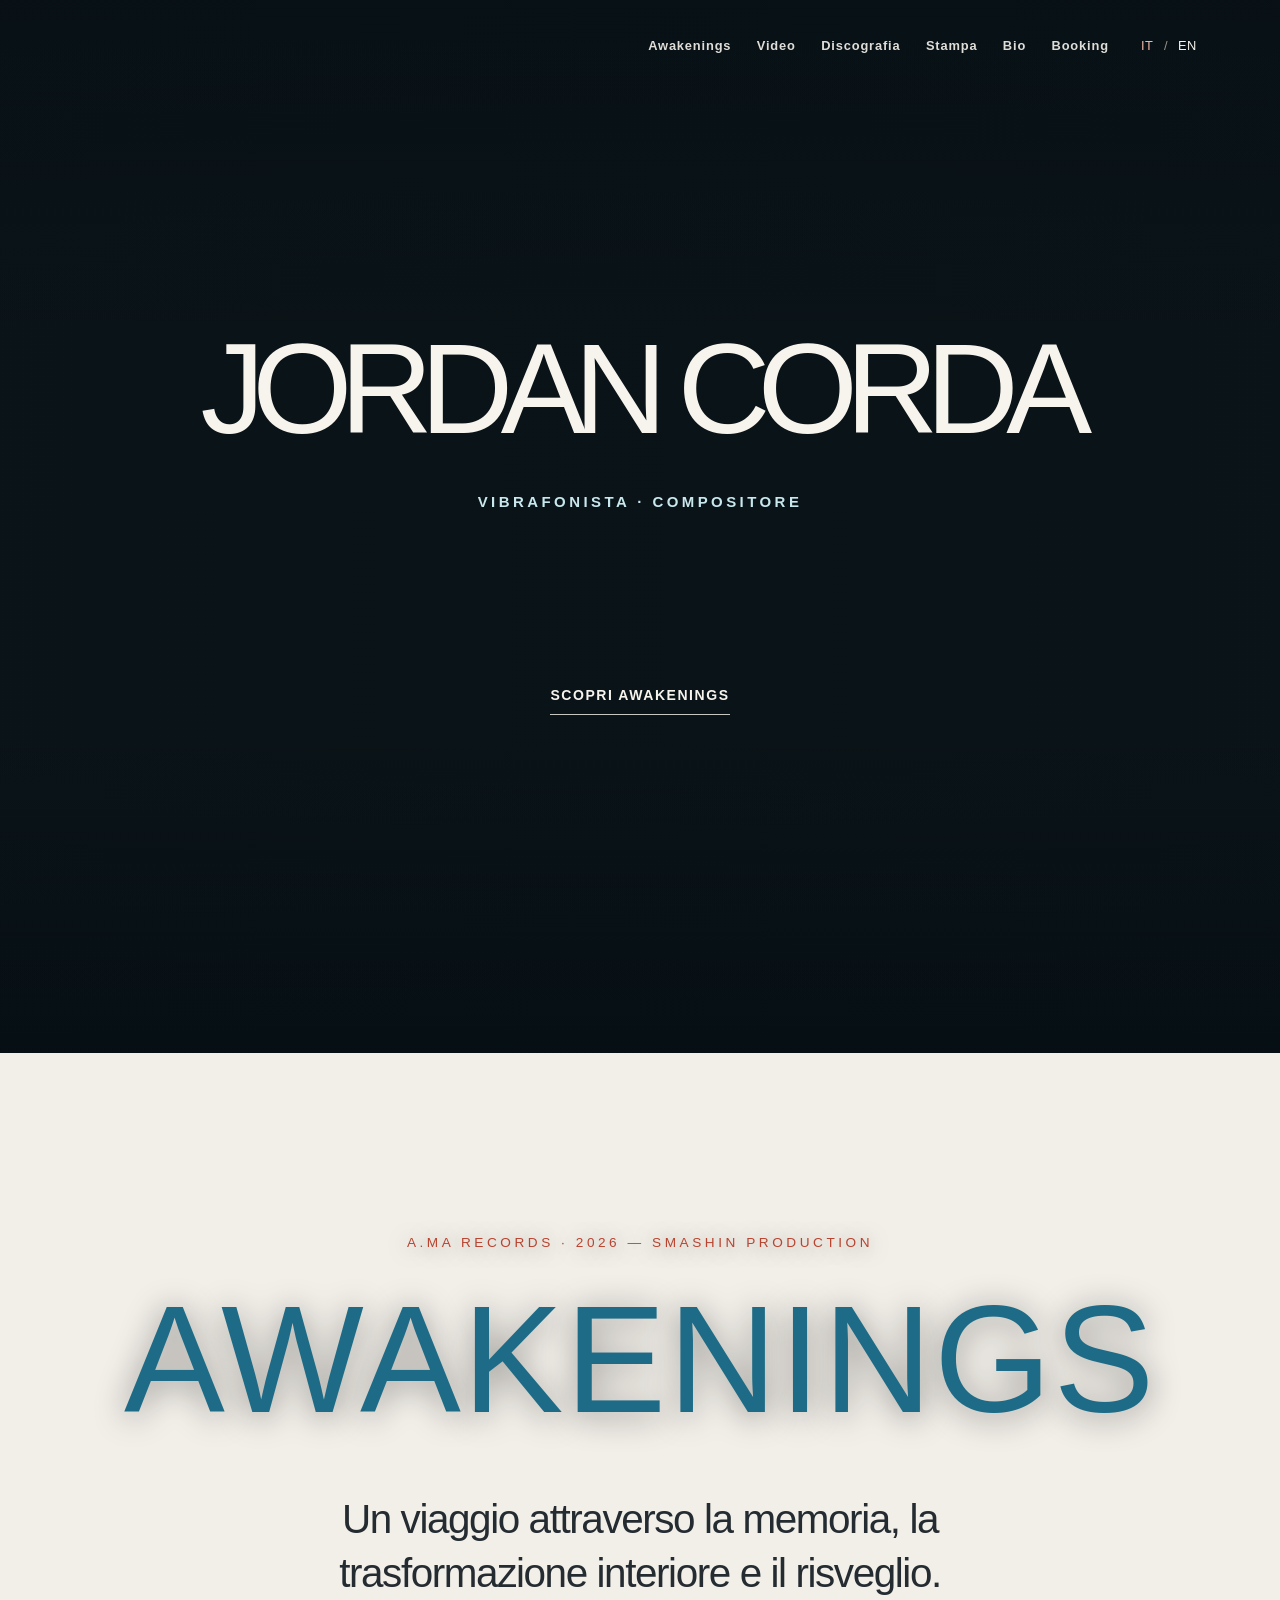
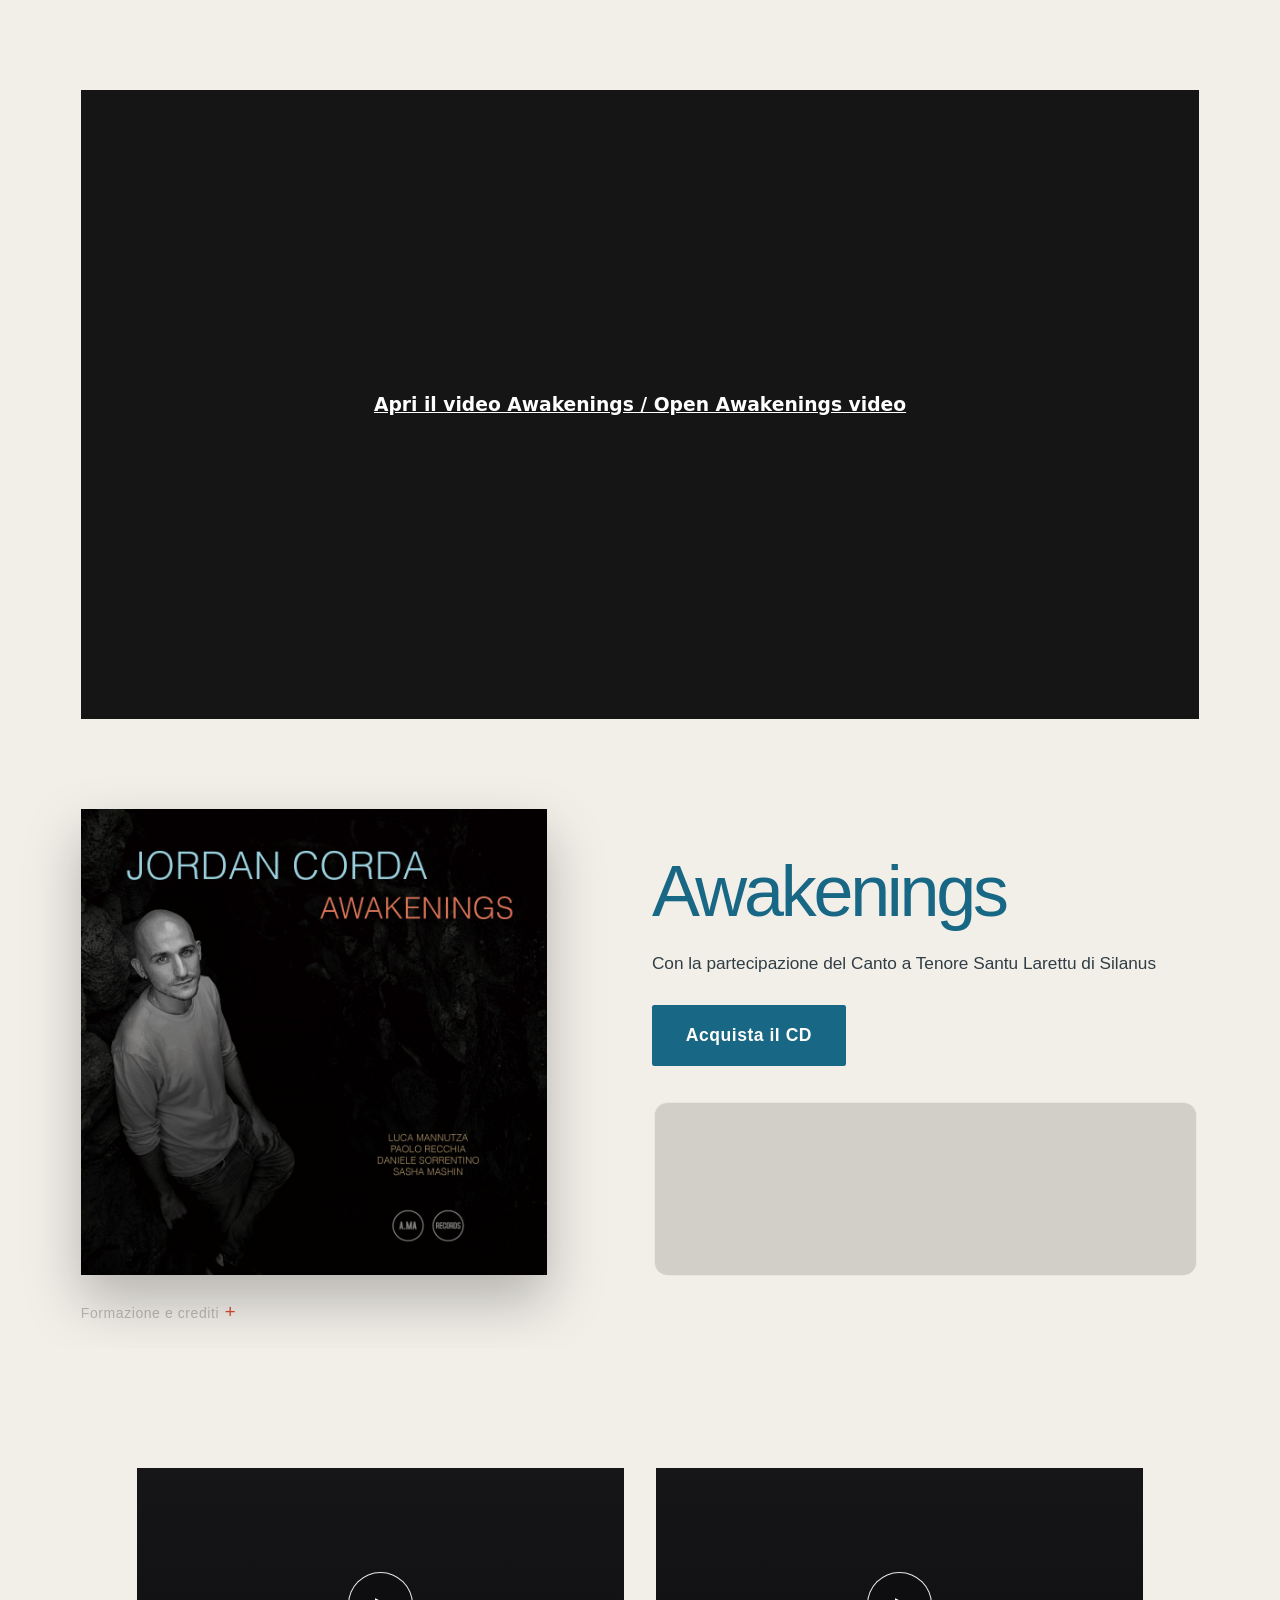
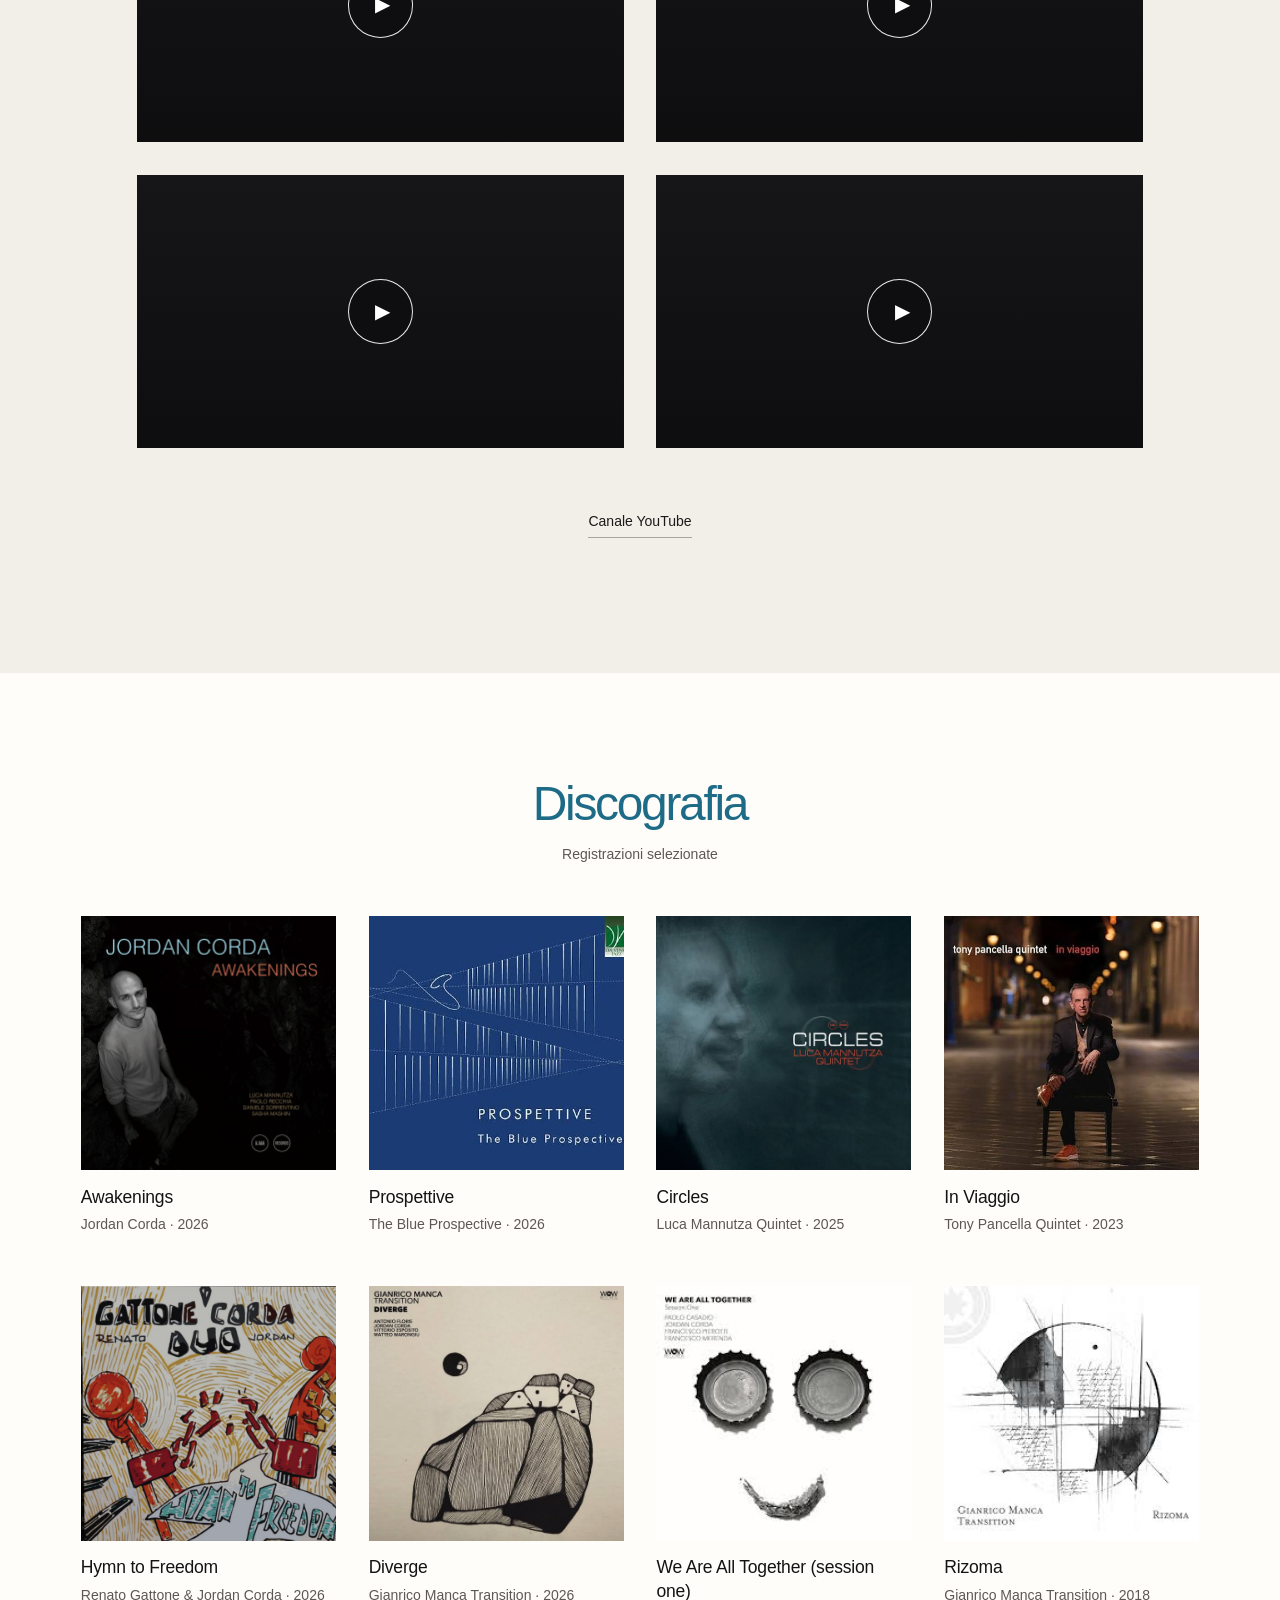
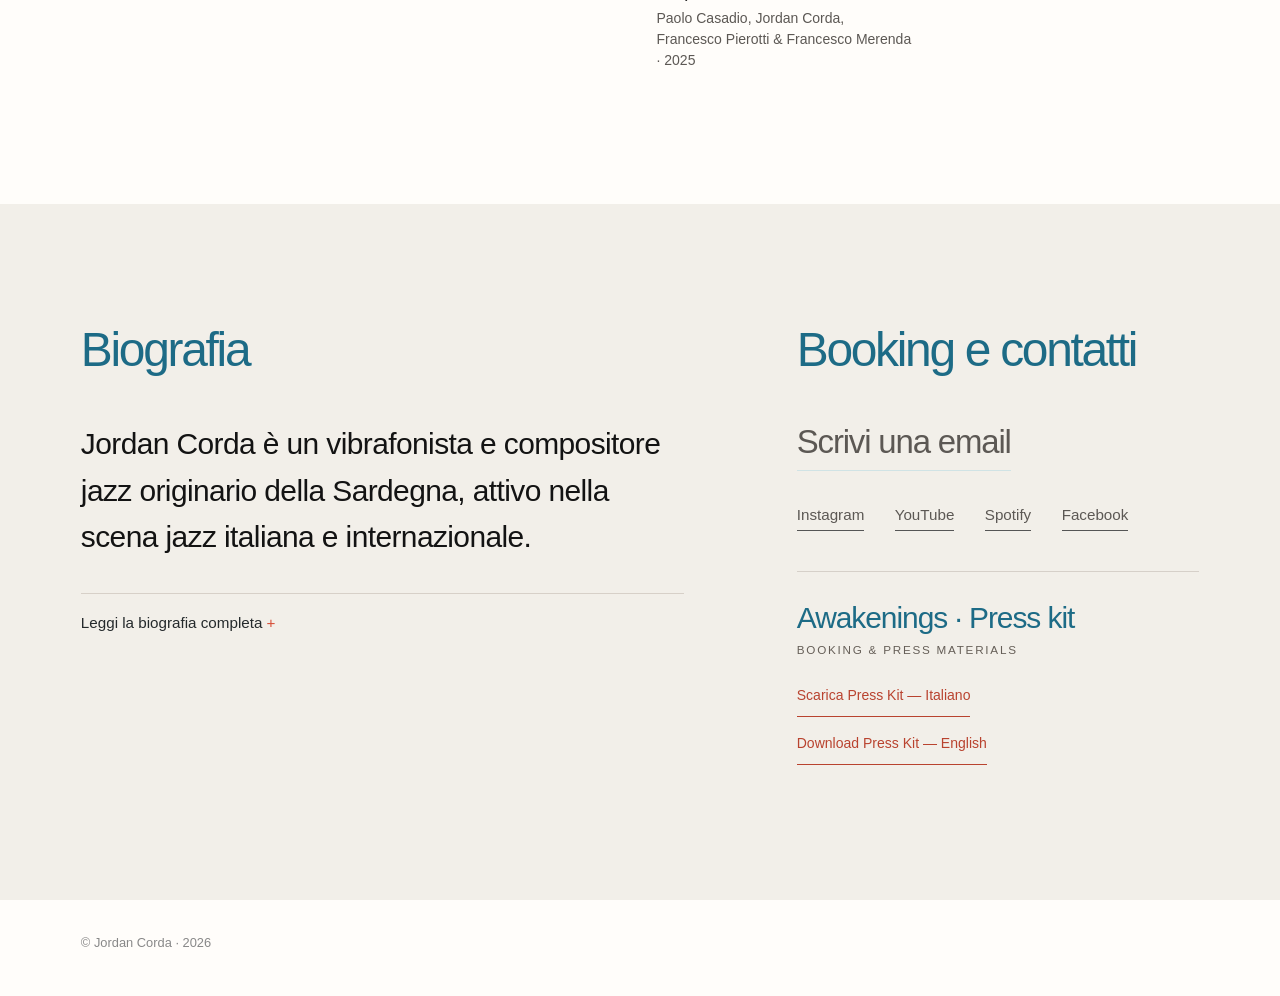
==== commit 2261c954: "Hide Jordan Corda/Music wordmark only in initial desktop Home navbar" ====
--- a/index.html
+++ b/index.html
@@ -72,6 +72,14 @@
 #epk-downloads .epk-links a {display:inline-flex;align-items:center;gap:10px;min-height:46px;padding:10px 0;color:#d6d5d4;font-size:13px;text-decoration:none;border-bottom:1px solid #59595b;transition:border-color .2s,color .2s;}
 #epk-downloads .epk-links a:hover,#epk-downloads .epk-links a:focus-visible {color:#e7a08d;border-color:#e7a08d;}
 @media(max-width:760px){#epk-downloads{margin-top:2px;padding-top:28px;margin-bottom:18px}#epk-downloads .epk-heading{flex-direction:column;gap:8px;margin-bottom:14px}#epk-downloads .epk-links{column-gap:22px;row-gap:6px}#epk-downloads .epk-links a{font-size:12px;min-height:40px}}
+</style>
+<style>
+/* Home initial header wordmark hidden — approved 2026-11-09 */
+@media (min-width:761px) {
+ body:not(.press-page) .site-head:not(.after-hero) .wordmark {
+  display:none !important;
+ }
+}
 </style>
 </head>
 <body>
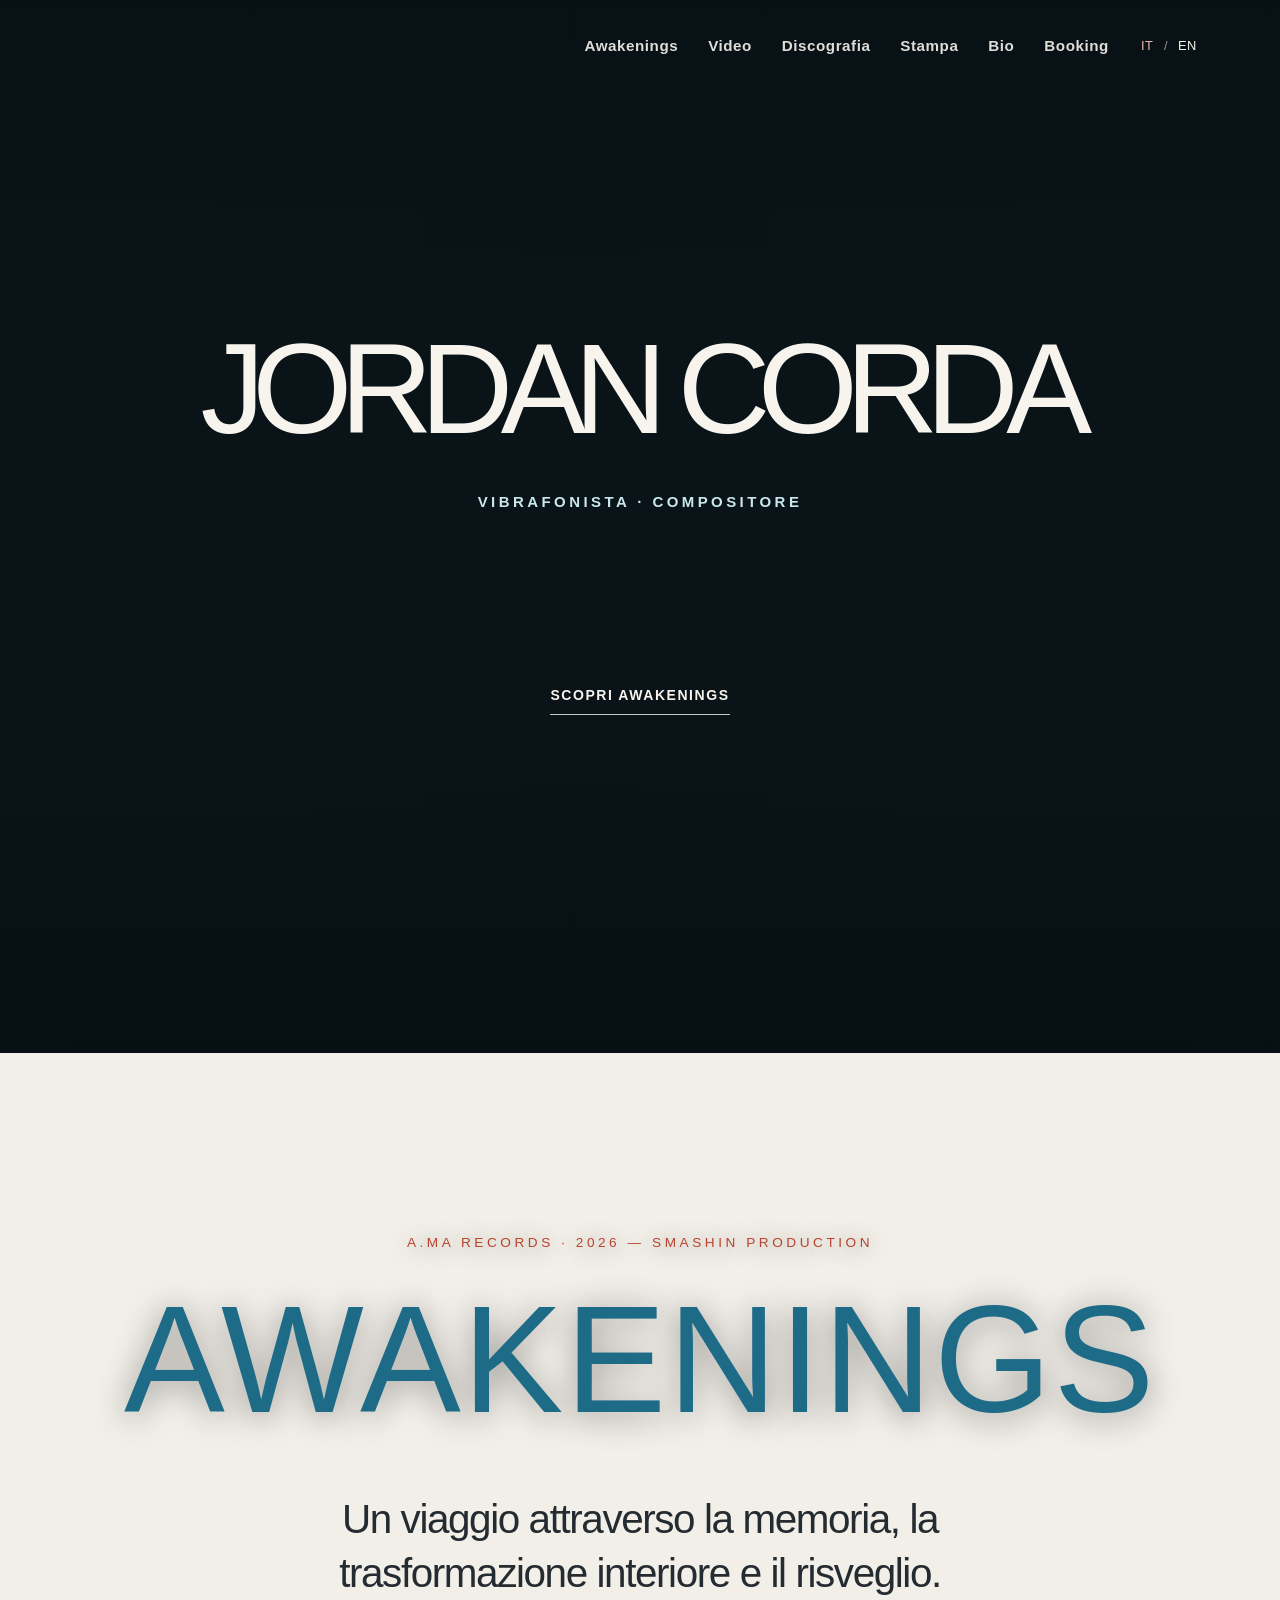
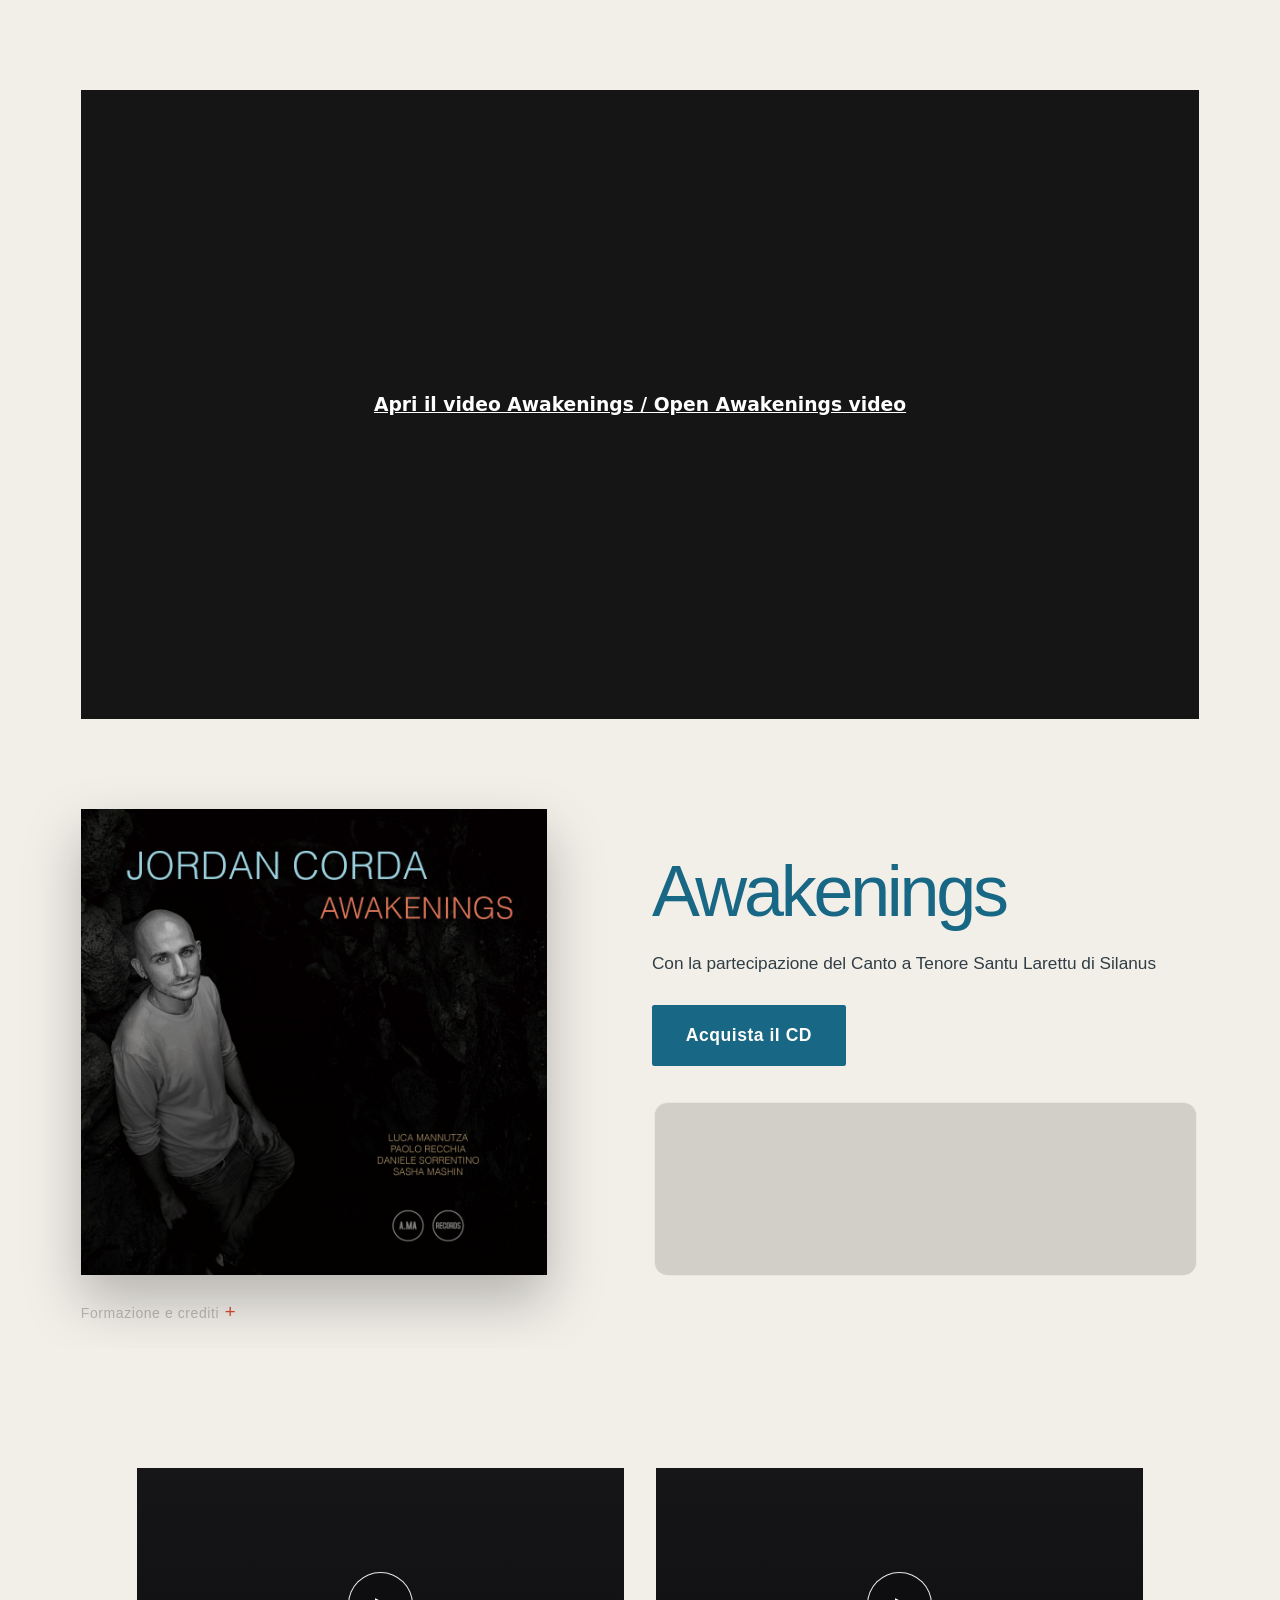
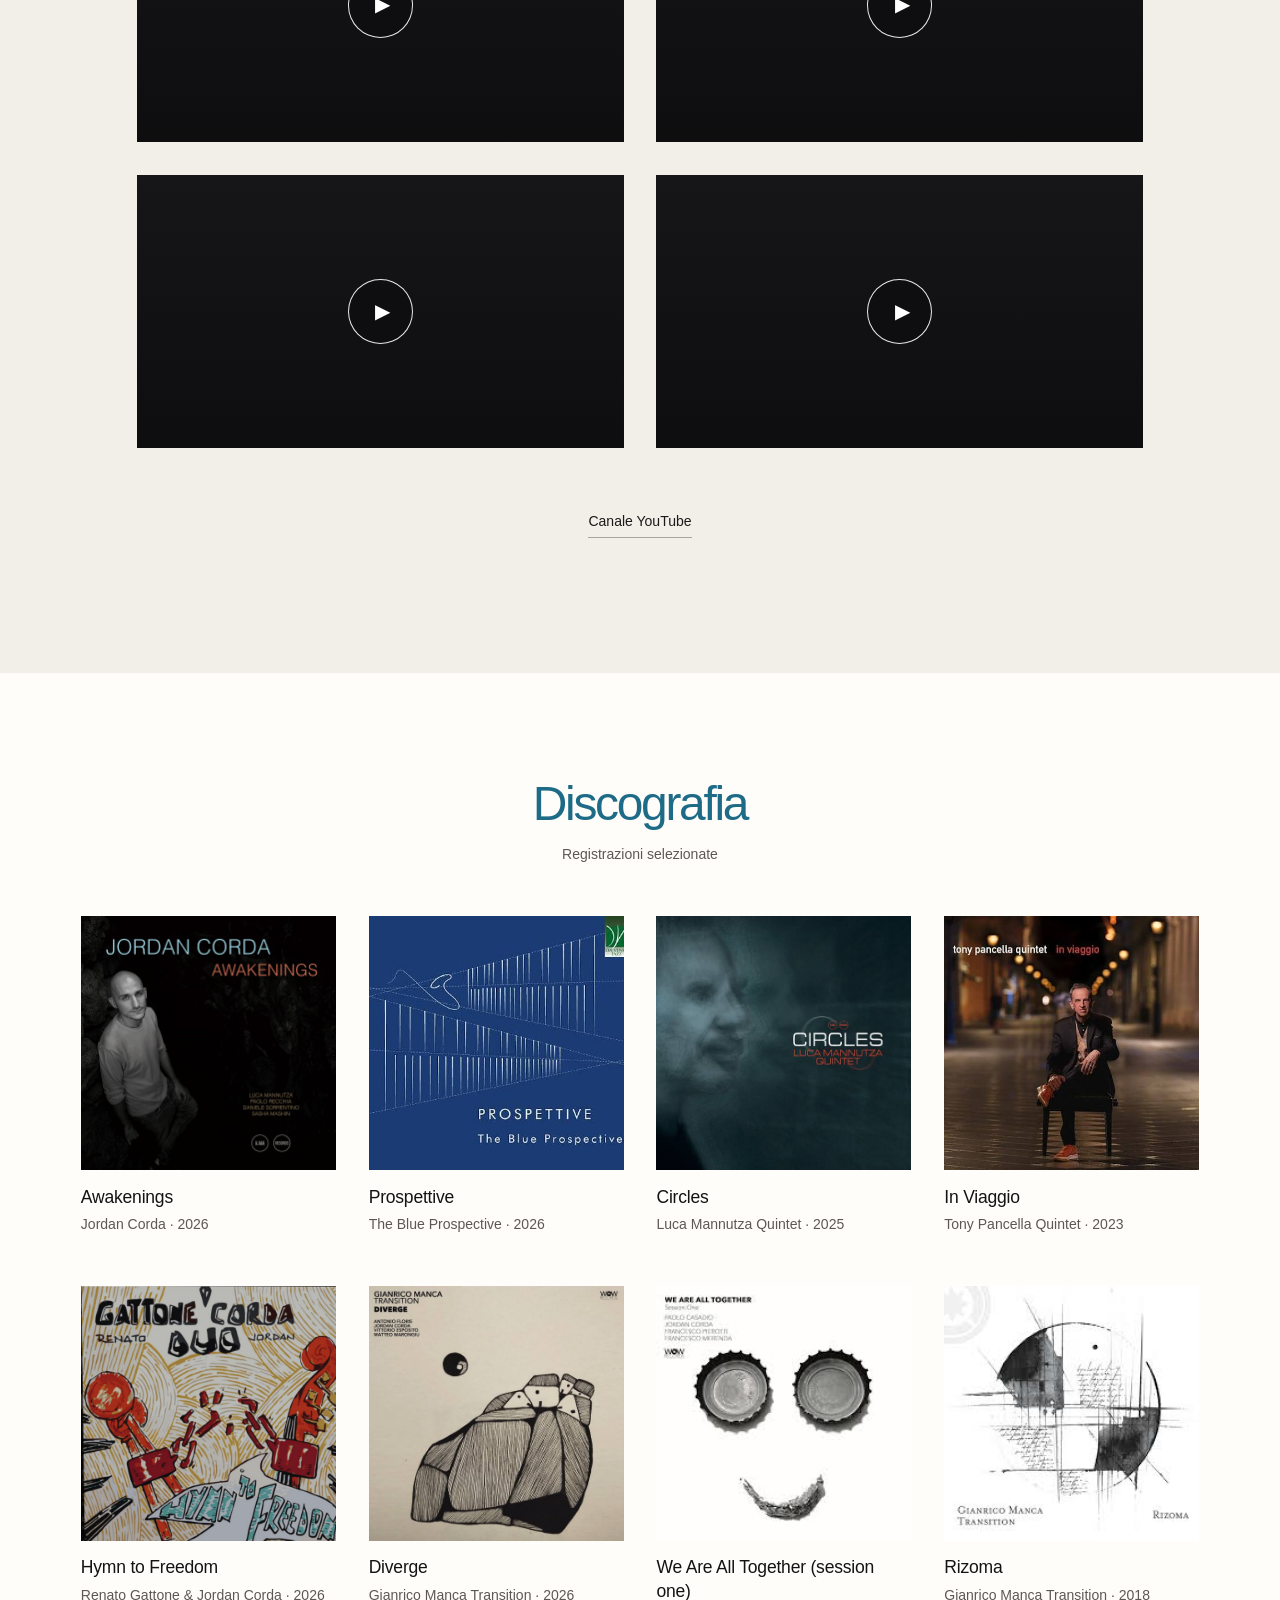
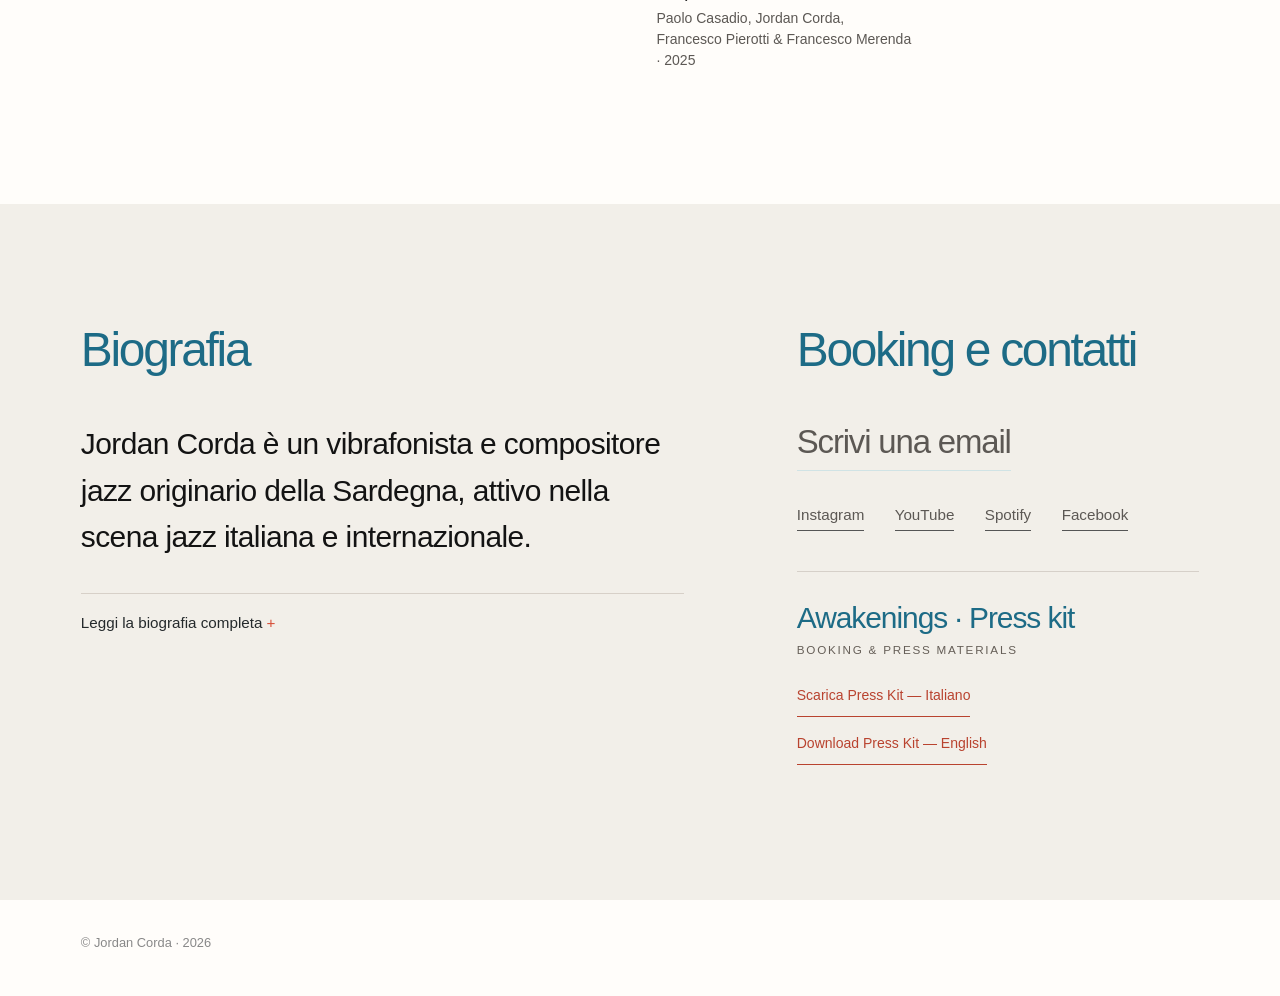
==== commit a221b92e: "Refresh Home stylesheet after desktop navbar typography alignment" ====
--- a/index.html
+++ b/index.html
@@ -19,7 +19,7 @@
 <link rel="canonical" href="https://jordancorda.com/">
 <link rel="icon" href="assets/awakenings-cover.jpg">
 <title>Jordan Corda — Jazz Vibraphonist & Composer | Awakenings</title>
-<link rel="stylesheet" href="style.css?v=press-original-20261108-01">
+<link rel="stylesheet" href="style.css?v=home-nav-unified-20261109-01">
 <script src="data.js" defer></script>
 <script src="app.js?v=standalone-press-menu-fix-20261108-01" defer></script>
 
--- a/style.css
+++ b/style.css
@@ -2693,3 +2693,15 @@
  #press .press-editorial-paris blockquote,
  #press .press-editorial-indie blockquote{font-size:clamp(20px,5vw,25px) !important;}
 }
+
+
+/* Approved 2026-11-09: match initial desktop Home nav typography to scrolled nav. */
+@media (min-width:761px) {
+ .site-head:not(.after-hero) .nav {gap:clamp(14px,2vw,30px) !important;}
+ .site-head:not(.after-hero) .nav a {
+  font-size:13px !important;
+  font-weight:600 !important;
+  letter-spacing:.035em !important;
+  color:rgba(247,244,237,.9) !important;
+ }
+}
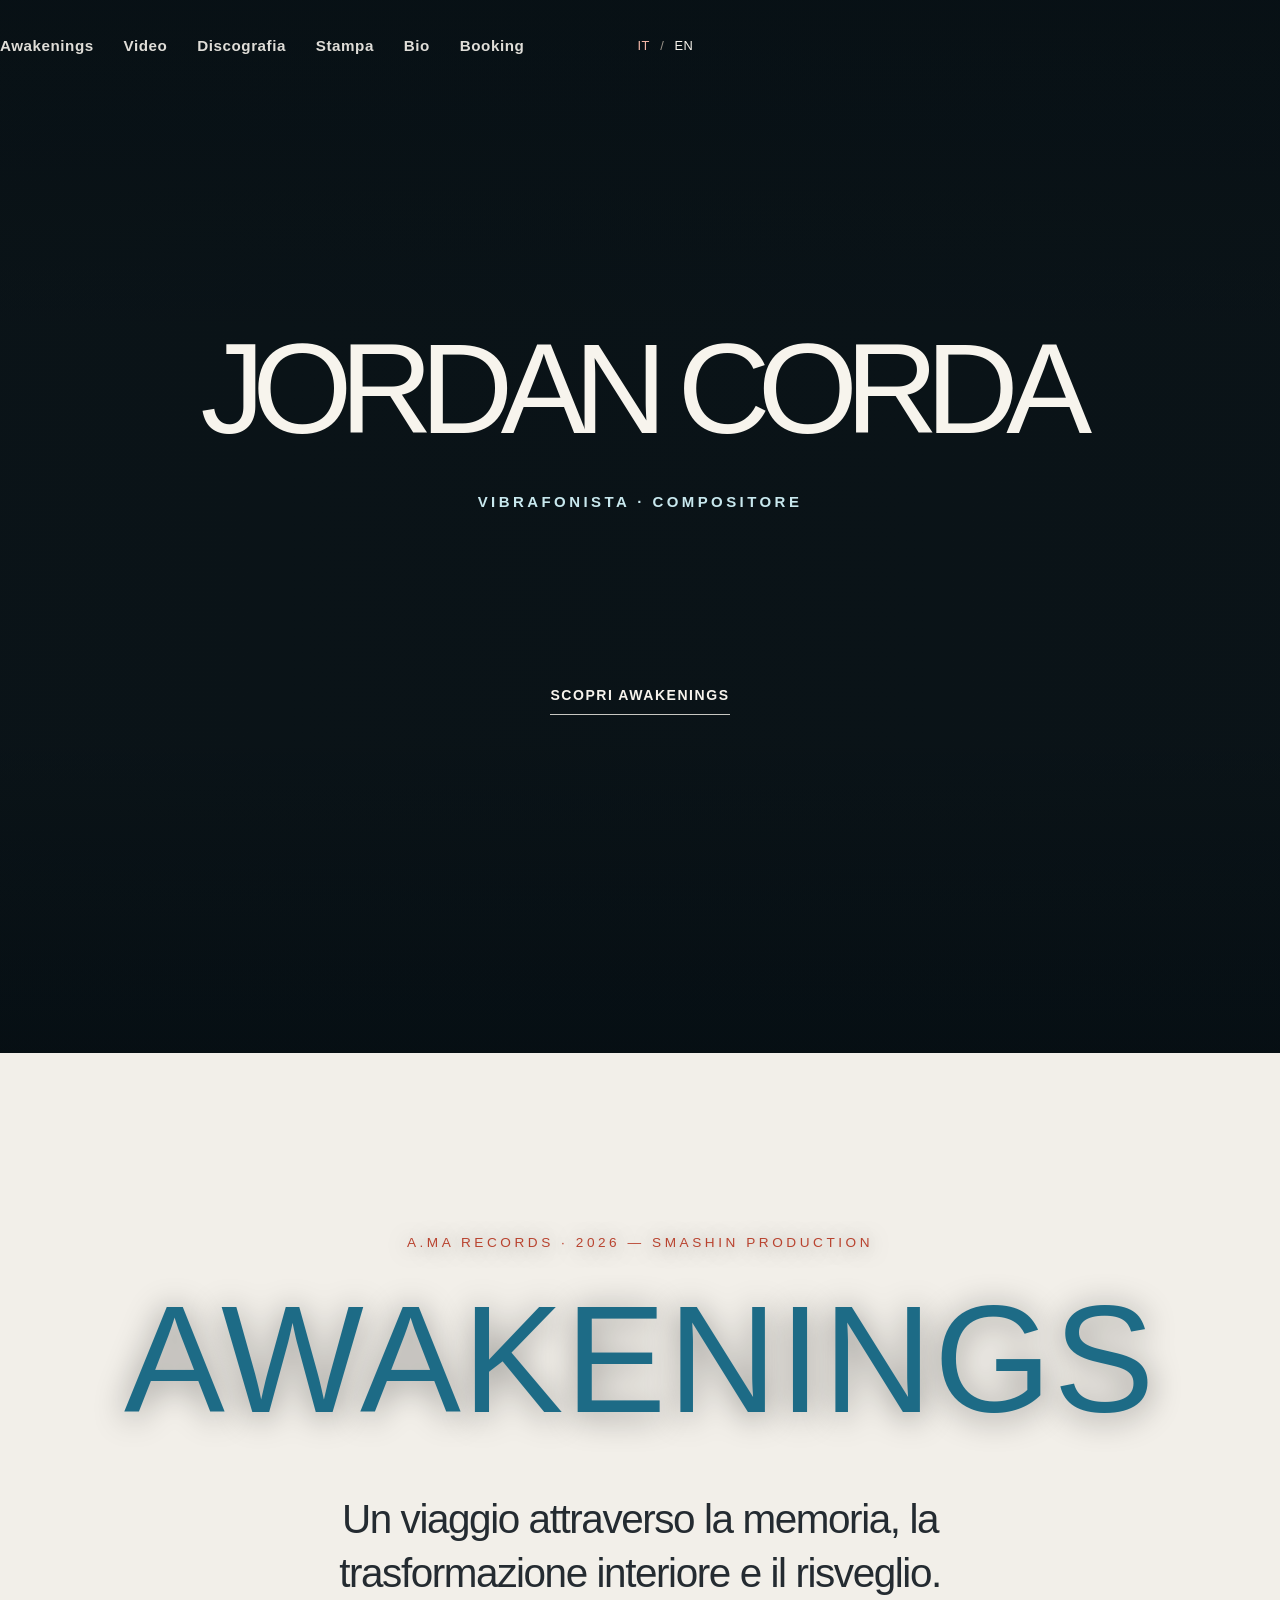
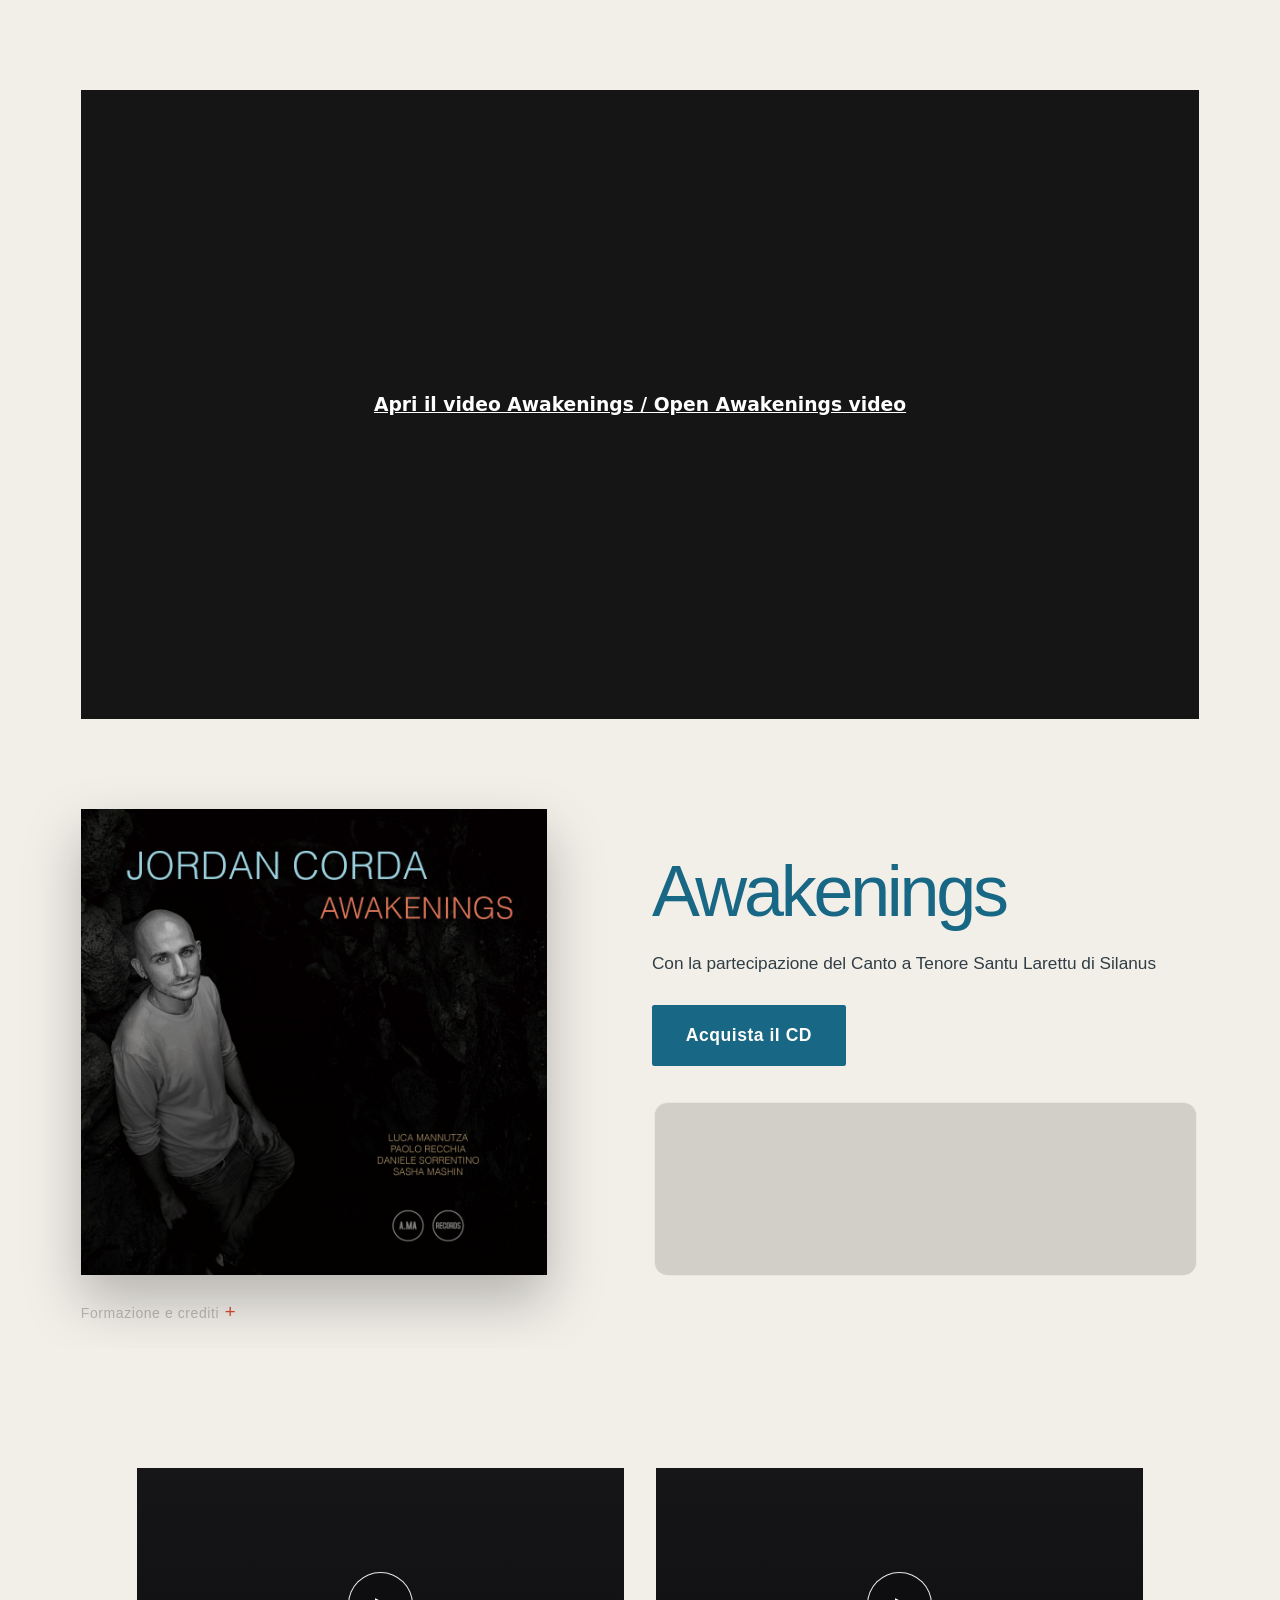
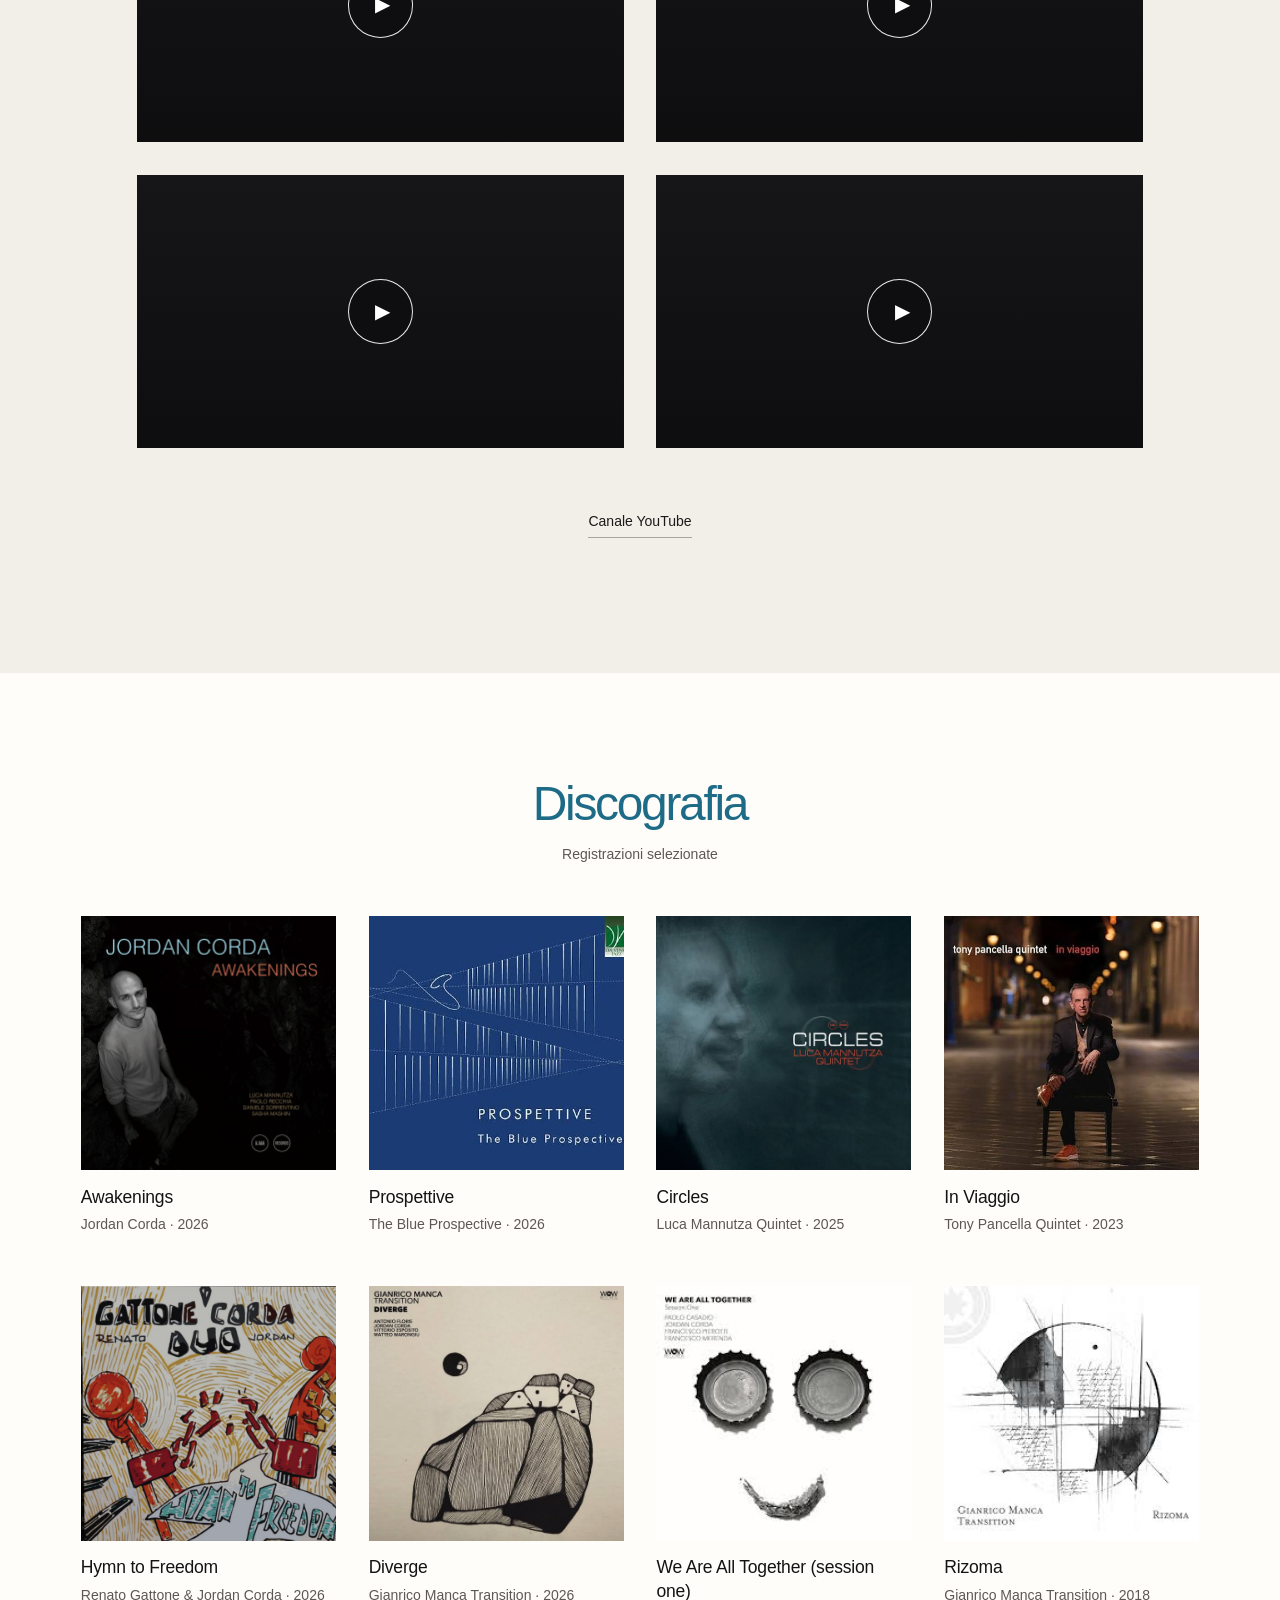
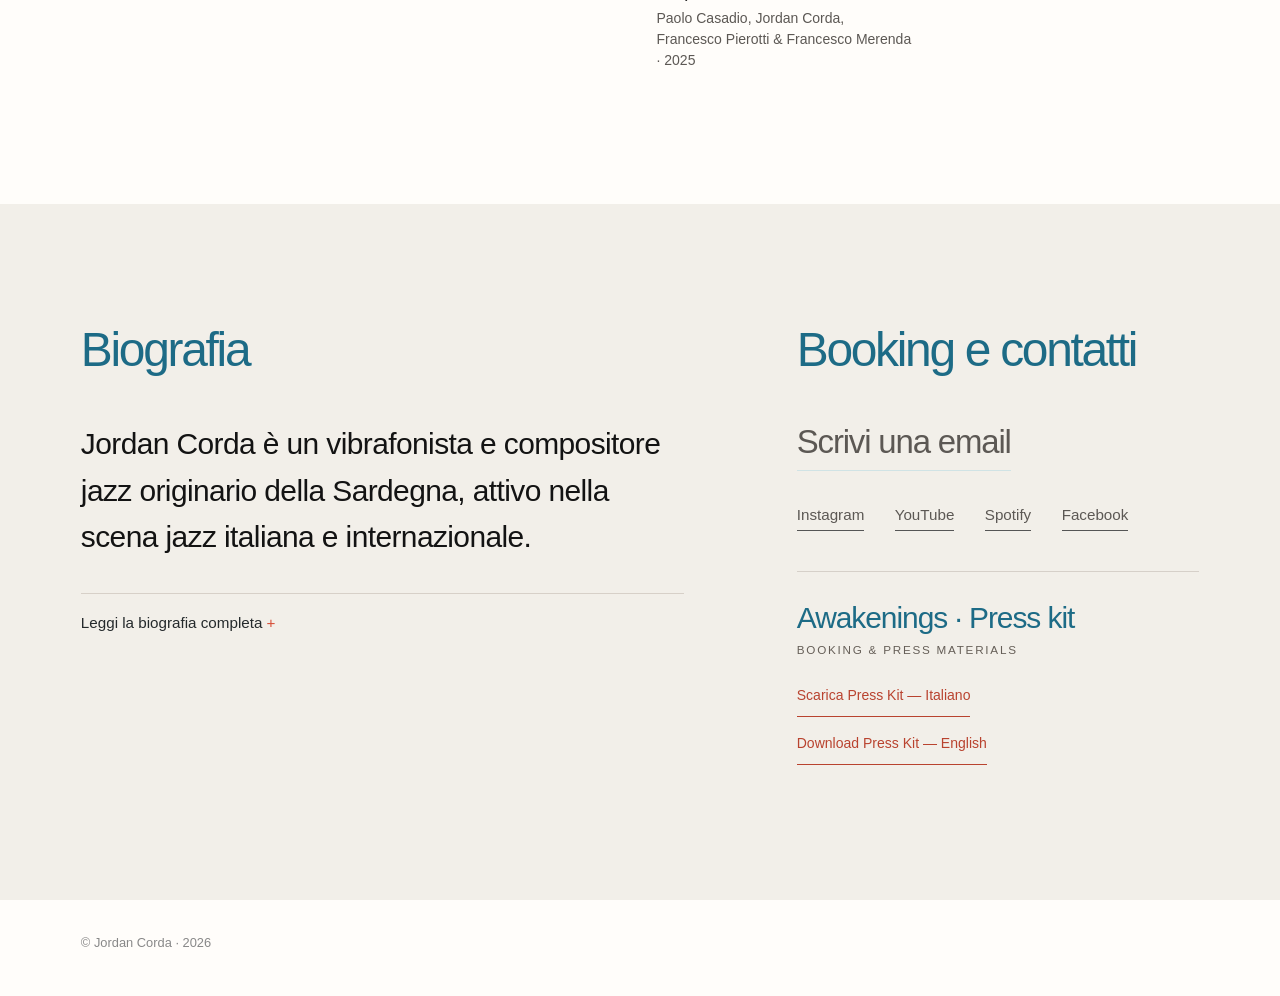
==== commit 8460723f: "Refresh stylesheet for stable Home navbar alignment" ====
--- a/index.html
+++ b/index.html
@@ -19,7 +19,7 @@
 <link rel="canonical" href="https://jordancorda.com/">
 <link rel="icon" href="assets/awakenings-cover.jpg">
 <title>Jordan Corda — Jazz Vibraphonist & Composer | Awakenings</title>
-<link rel="stylesheet" href="style.css?v=home-nav-unified-20261109-01">
+<link rel="stylesheet" href="style.css?v=home-nav-alignment-20261109-02">
 <script src="data.js" defer></script>
 <script src="app.js?v=standalone-press-menu-fix-20261108-01" defer></script>
 
--- a/style.css
+++ b/style.css
@@ -2705,3 +2705,16 @@
   color:rgba(247,244,237,.9) !important;
  }
 }
+
+/* Approved 2026-11-09: keep initial desktop nav in same position as scrolled nav. */
+@media (min-width:761px) {
+ .site-head:not(.after-hero) .head-inner {
+  justify-content:flex-start !important;
+ }
+ .site-head:not(.after-hero) .nav {
+  left:calc(-1 * clamp(22px,5.4vw,82px)) !important;
+  margin-left:0 !important;
+  margin-right:0 !important;
+  justify-content:flex-start !important;
+ }
+}
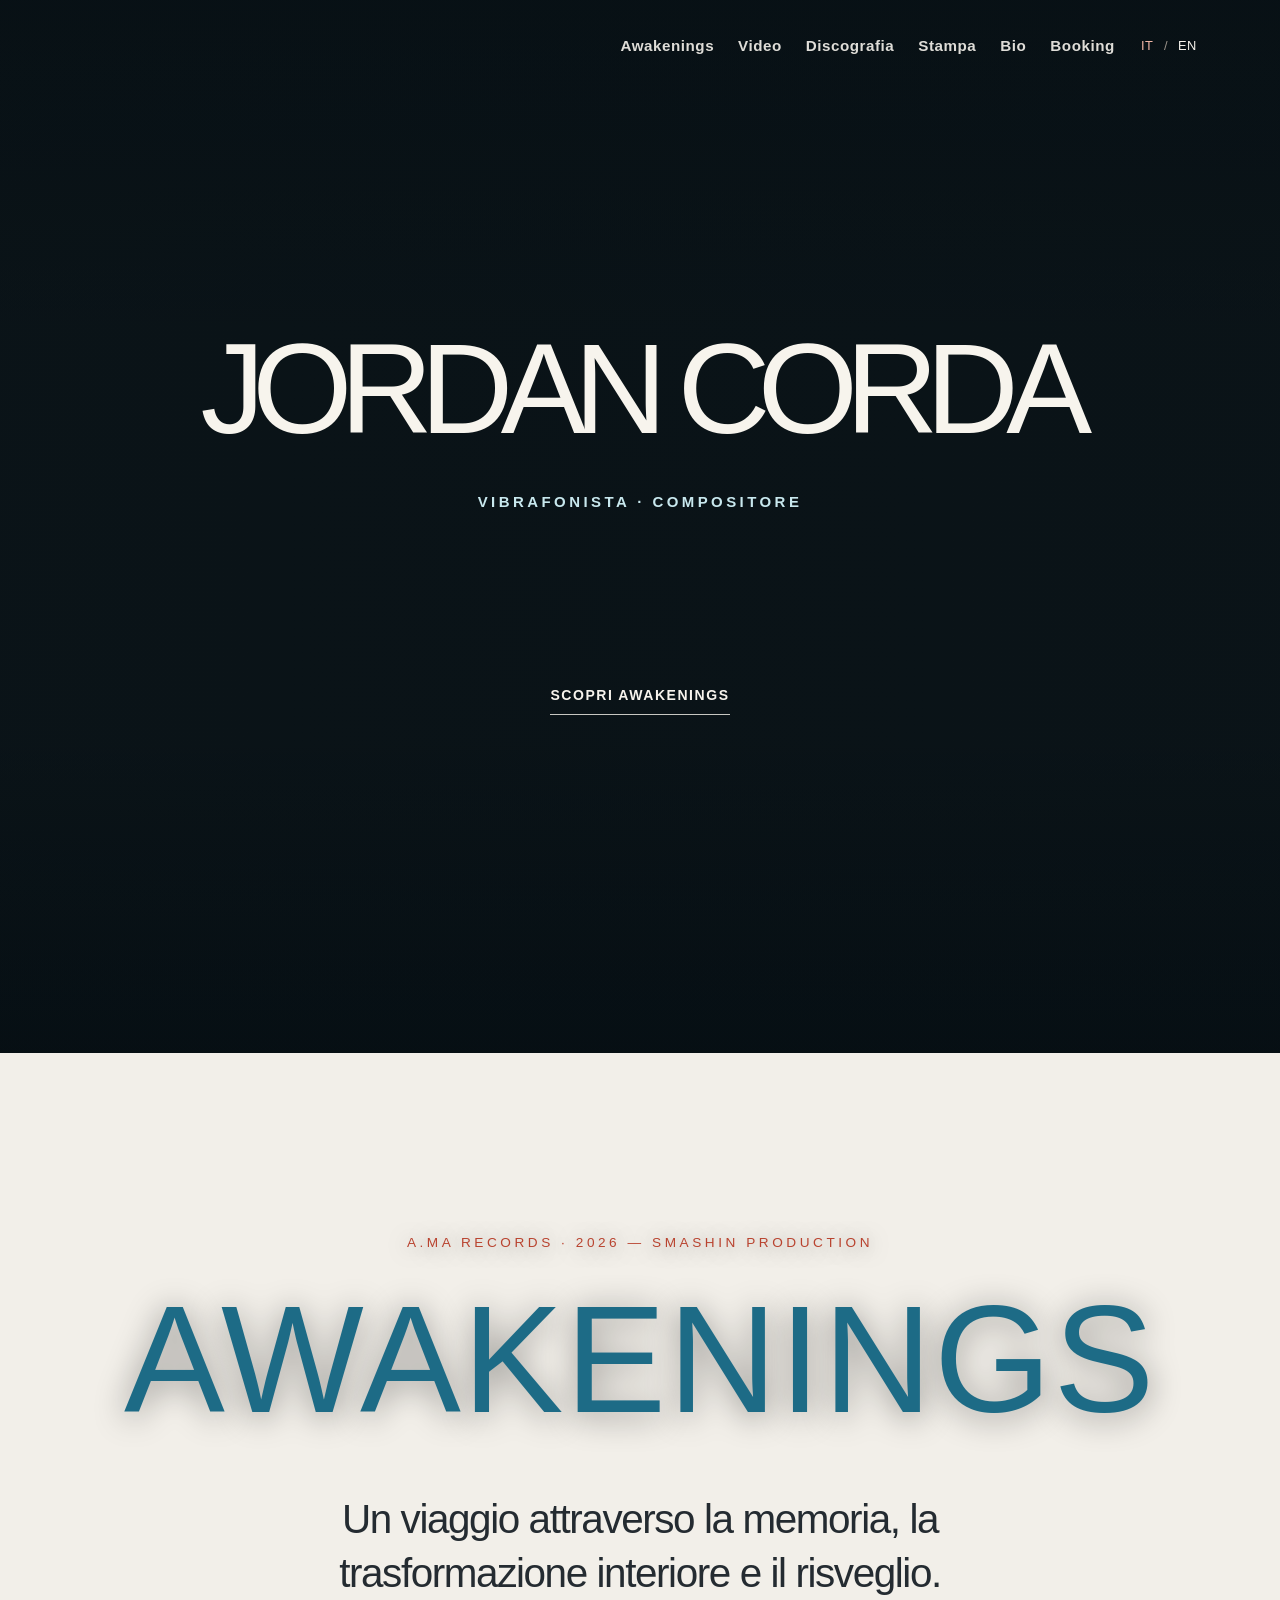
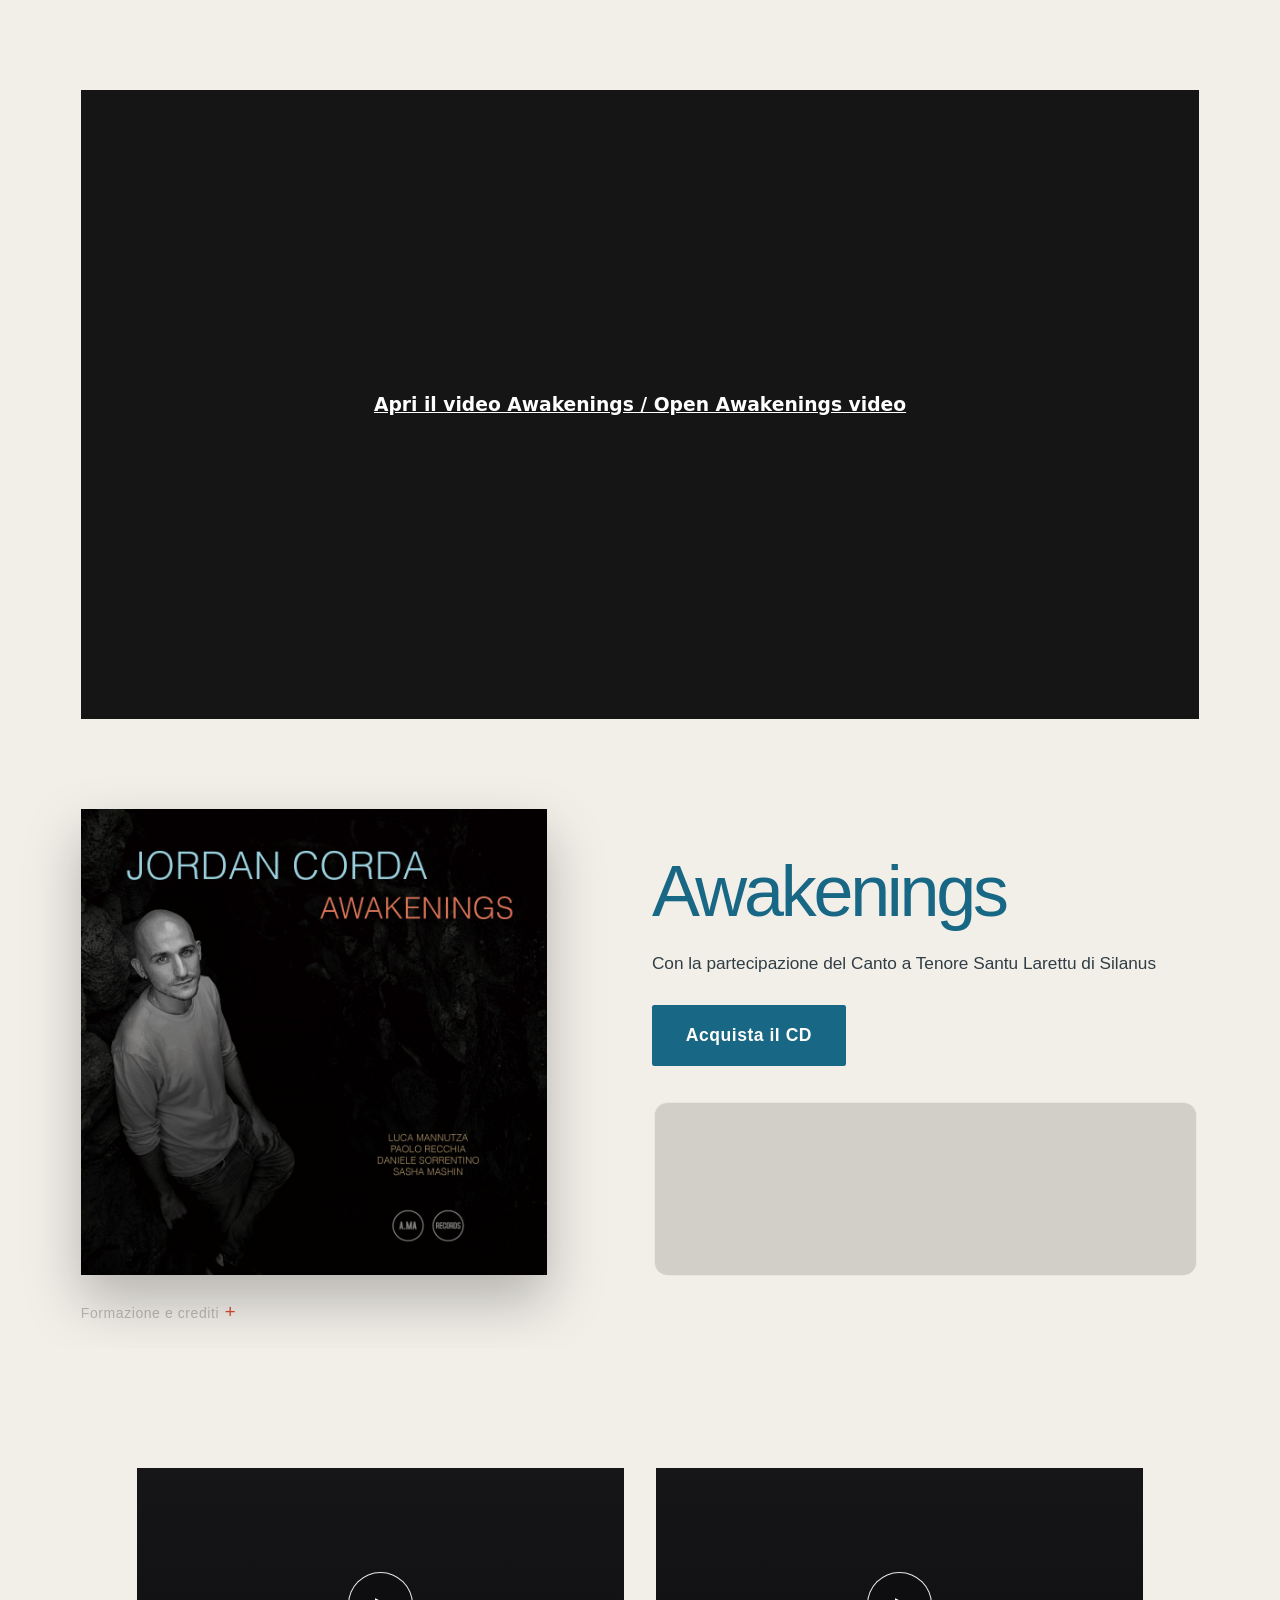
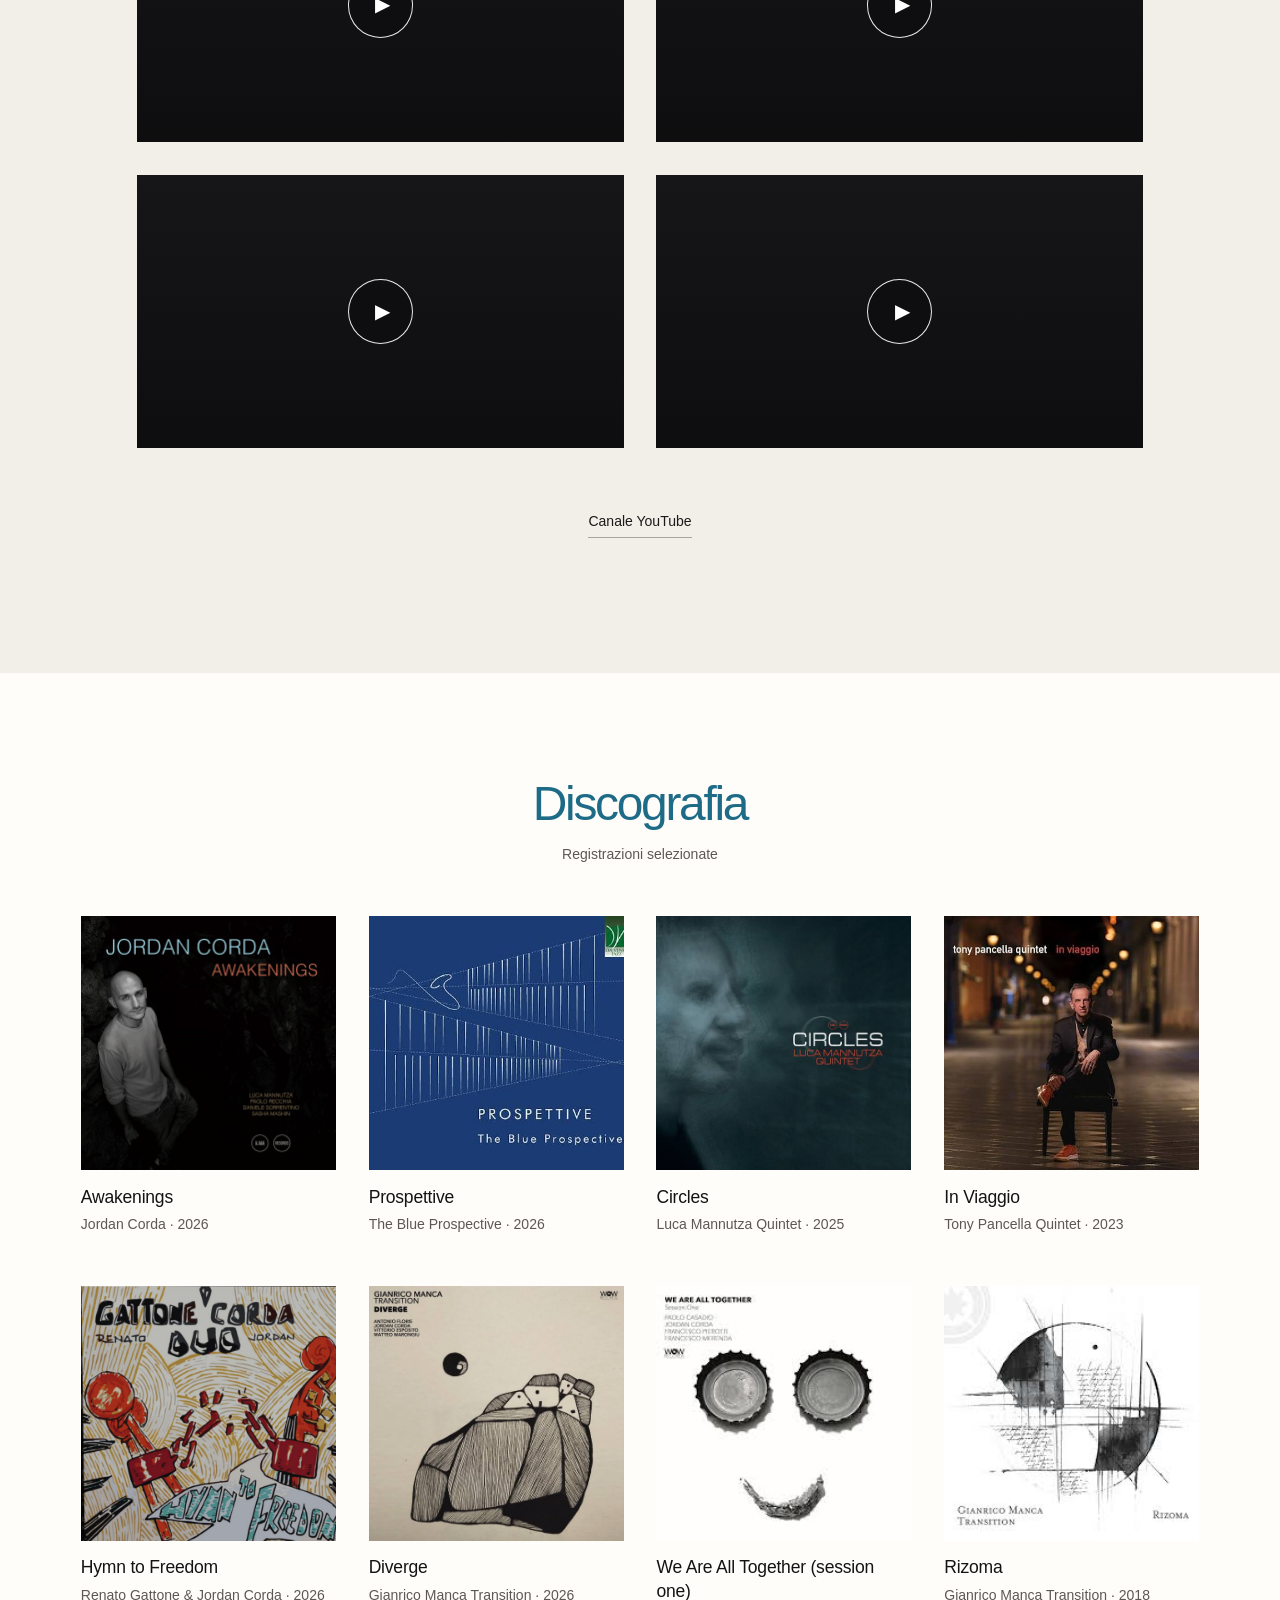
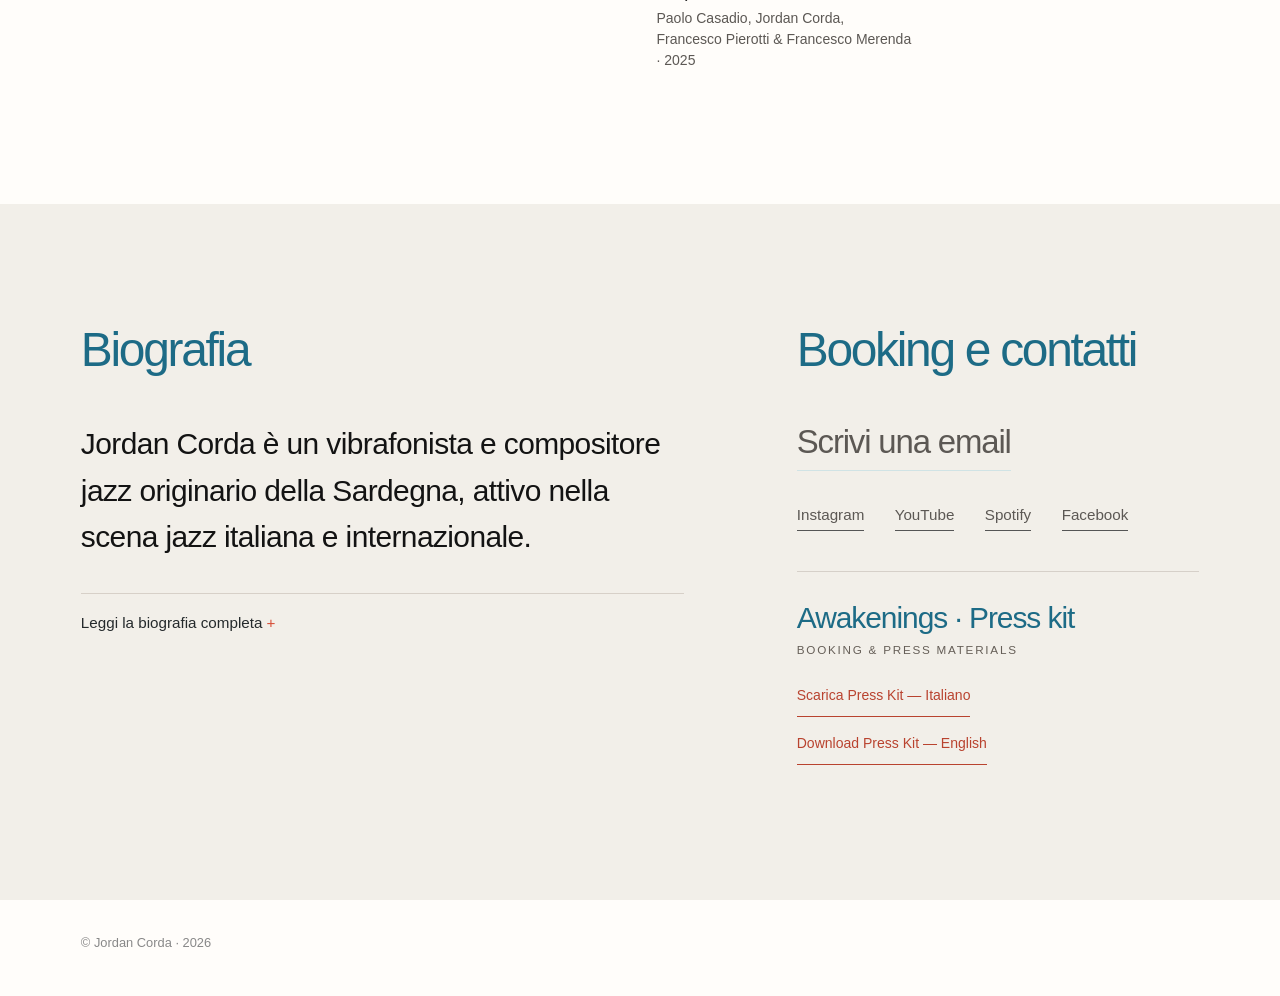
==== commit e65a80bf: "Refresh stylesheet for left-to-right Home navigation animation" ====
--- a/index.html
+++ b/index.html
@@ -19,7 +19,7 @@
 <link rel="canonical" href="https://jordancorda.com/">
 <link rel="icon" href="assets/awakenings-cover.jpg">
 <title>Jordan Corda — Jazz Vibraphonist & Composer | Awakenings</title>
-<link rel="stylesheet" href="style.css?v=home-nav-alignment-20261109-02">
+<link rel="stylesheet" href="style.css?v=home-nav-left-slide-20261109-03">
 <script src="data.js" defer></script>
 <script src="app.js?v=standalone-press-menu-fix-20261108-01" defer></script>
 
--- a/style.css
+++ b/style.css
@@ -2718,3 +2718,50 @@
   justify-content:flex-start !important;
  }
 }
+
+
+/* Approved 2026-11-09: left-aligned initial nav with animated right shift on scroll. */
+@media(min-width:761px){
+ body:not(.press-page) .site-head .head-inner,
+ body:not(.press-page) .site-head:not(.after-hero) .head-inner{
+  justify-content:flex-start !important;
+  gap:0 !important;
+ }
+ /* Flex spacer moves both navigation and language controls as one group. */
+ body:not(.press-page) .site-head .head-inner::before,
+ body:not(.press-page) .site-head:not(.after-hero) .head-inner::before{
+  display:block !important;
+  content:"" !important;
+  flex:0 1 0% !important;
+  min-width:0 !important;
+  transition:flex-grow .75s cubic-bezier(.22,1,.36,1) !important;
+ }
+ body:not(.press-page) .site-head.after-hero .head-inner::before{
+  flex-grow:1 !important;
+ }
+ /* Remove the old negative offset that clipped Awakenings against the viewport. */
+ body:not(.press-page) .site-head .nav,
+ body:not(.press-page) .site-head.after-hero .nav,
+ body:not(.press-page) .site-head:not(.after-hero) .nav{
+  position:relative !important;
+  left:0 !important;
+  transform:none !important;
+  margin:0 !important;
+  justify-content:flex-start !important;
+  flex:0 0 auto !important;
+  gap:clamp(12px,1.6vw,25px) !important;
+ }
+ body:not(.press-page) .site-head .lang,
+ body:not(.press-page) .site-head:not(.after-hero) .lang{
+  margin-left:clamp(12px,1.6vw,25px) !important;
+  flex:0 0 auto !important;
+ }
+}
+@media (min-width:761px) and (max-width:900px){
+ body:not(.press-page) .site-head .nav,
+ body:not(.press-page) .site-head:not(.after-hero) .nav{gap:10px !important;}
+ body:not(.press-page) .site-head .lang{margin-left:10px !important;}
+}
+@media(min-width:761px) and (prefers-reduced-motion:reduce){
+ body:not(.press-page) .site-head .head-inner::before{transition:none !important;}
+}
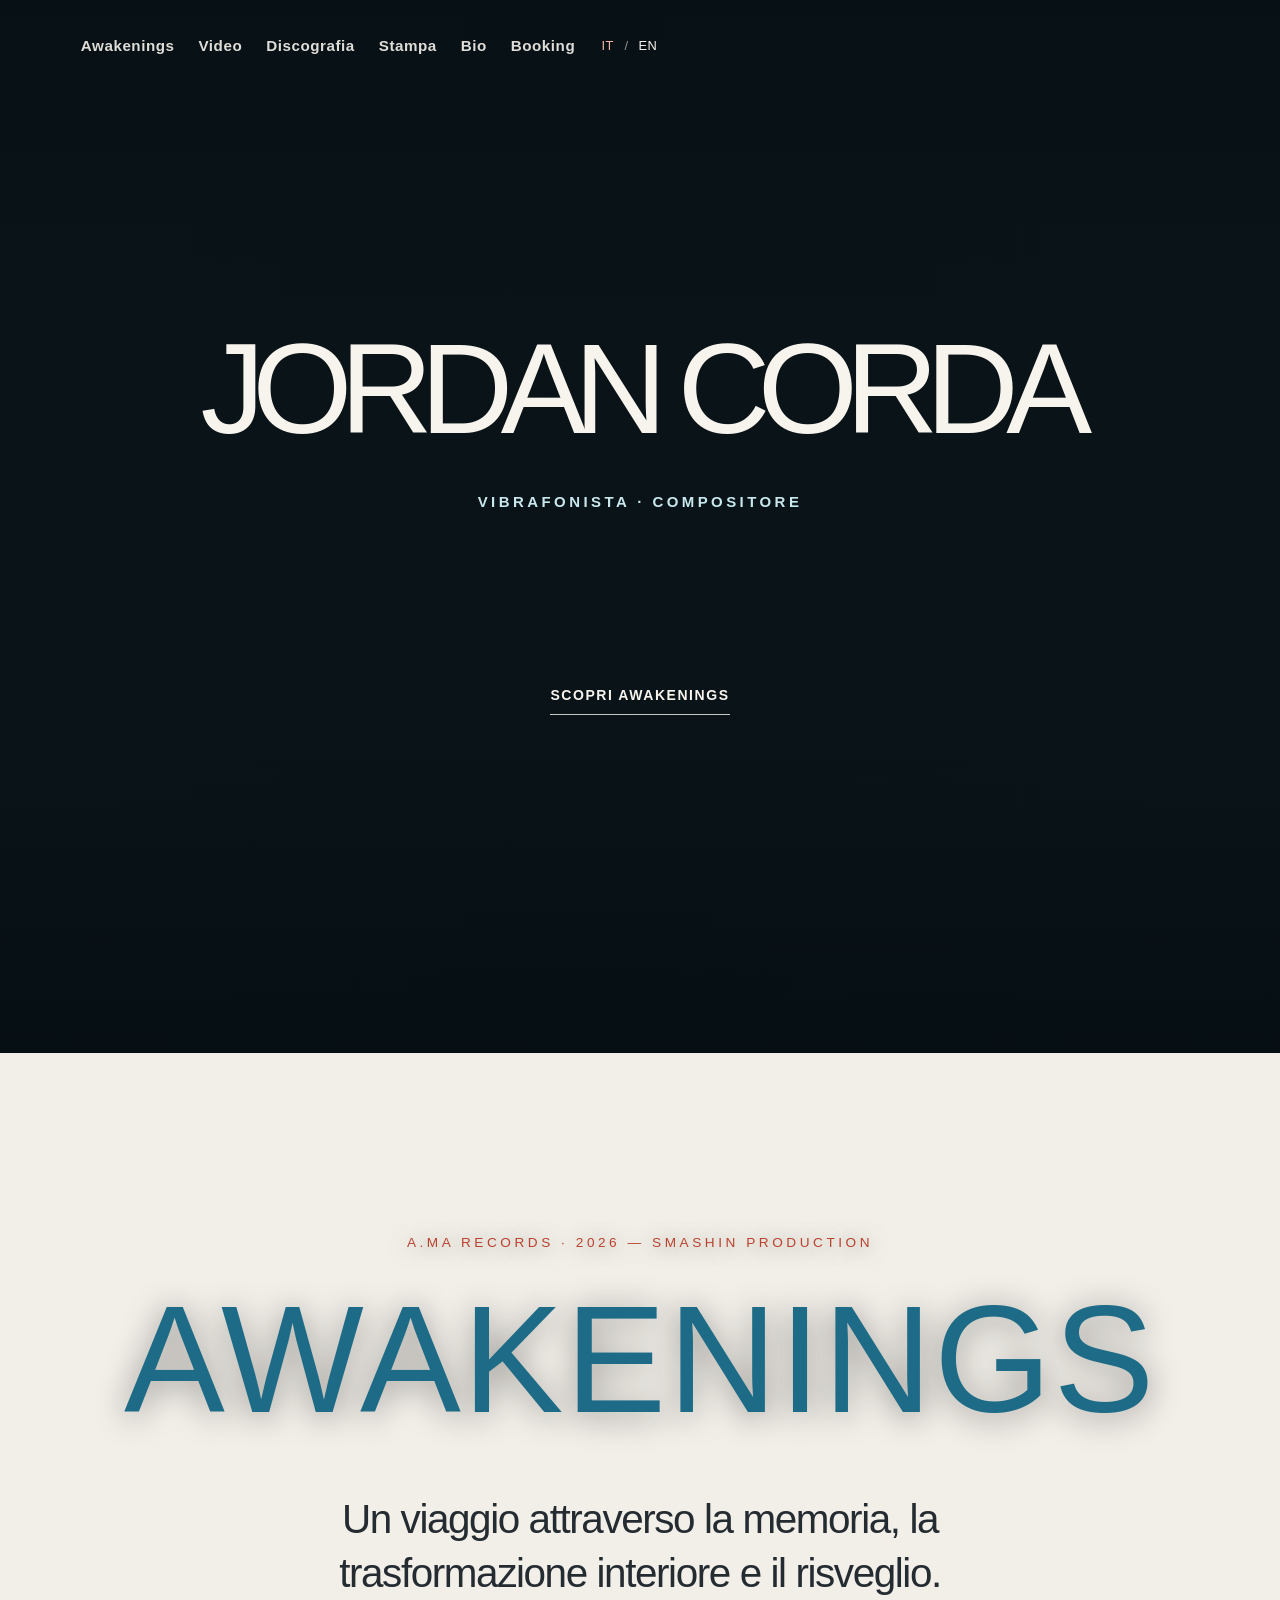
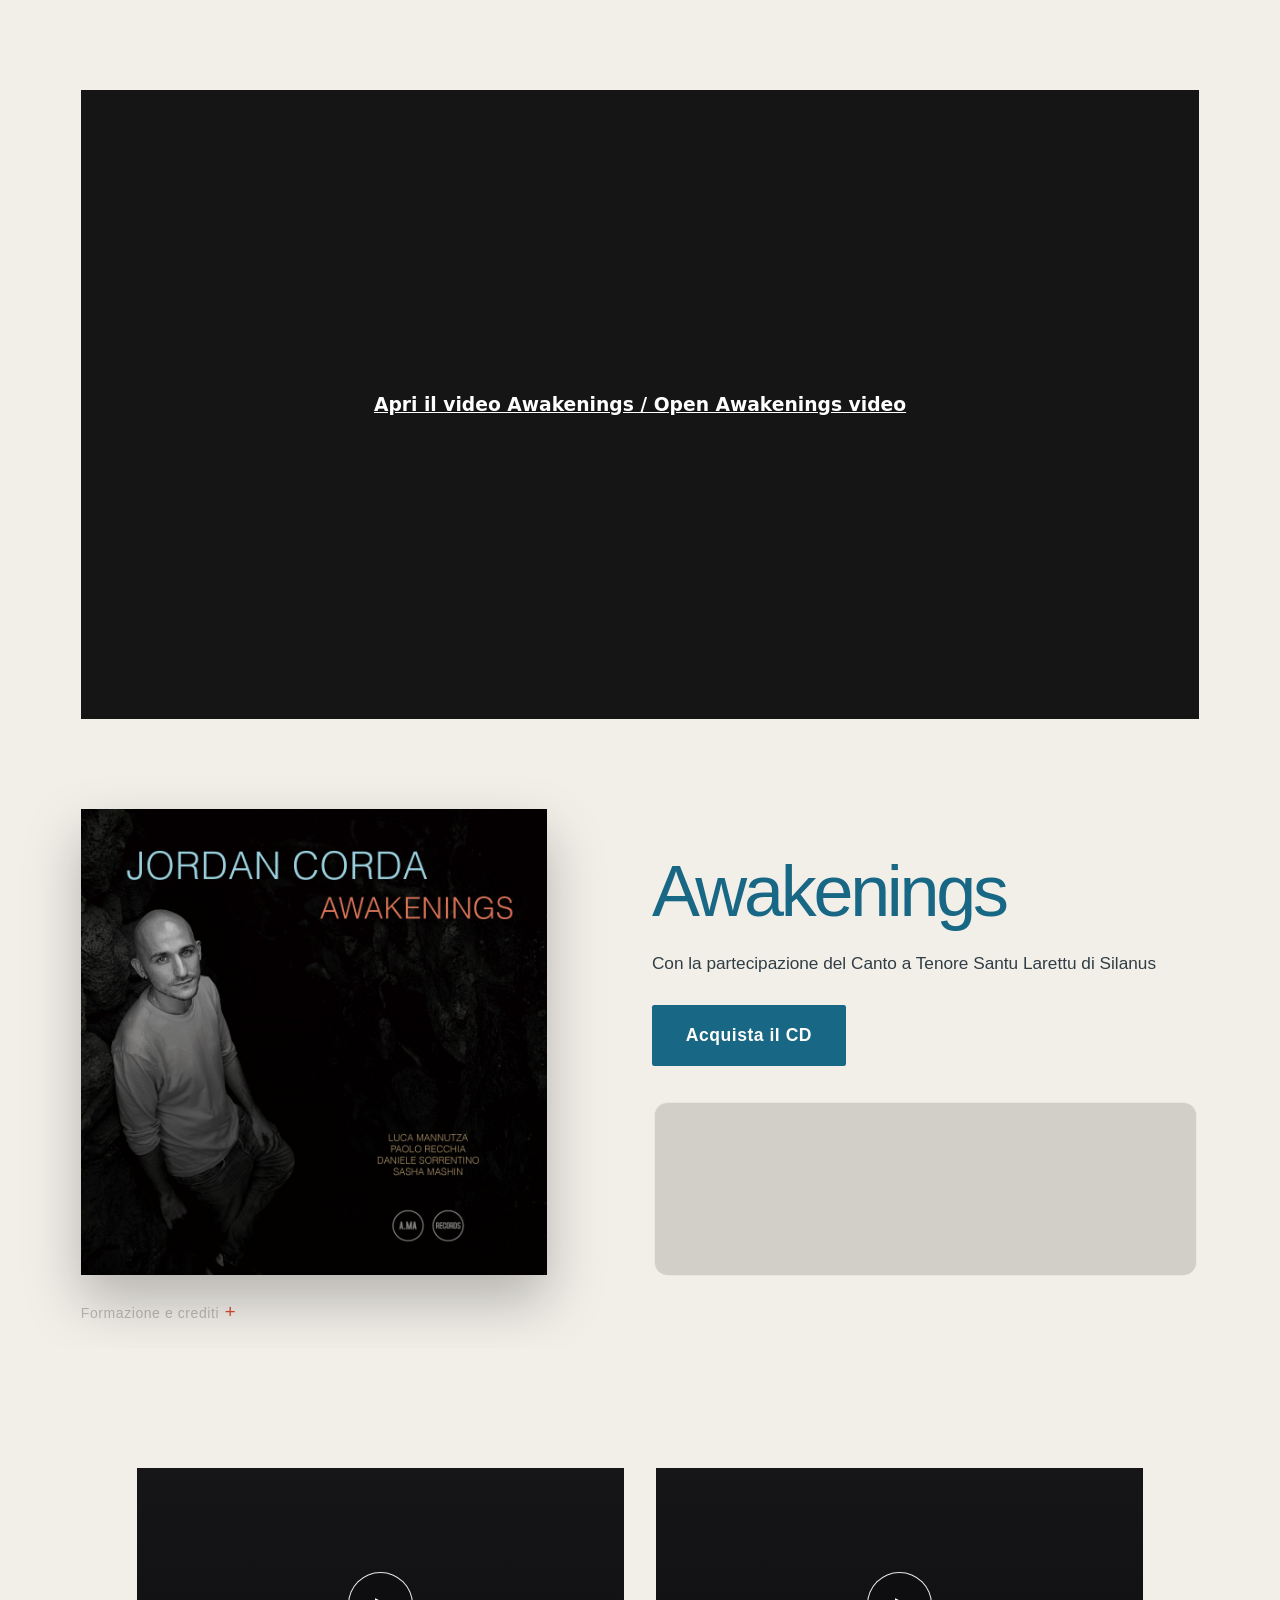
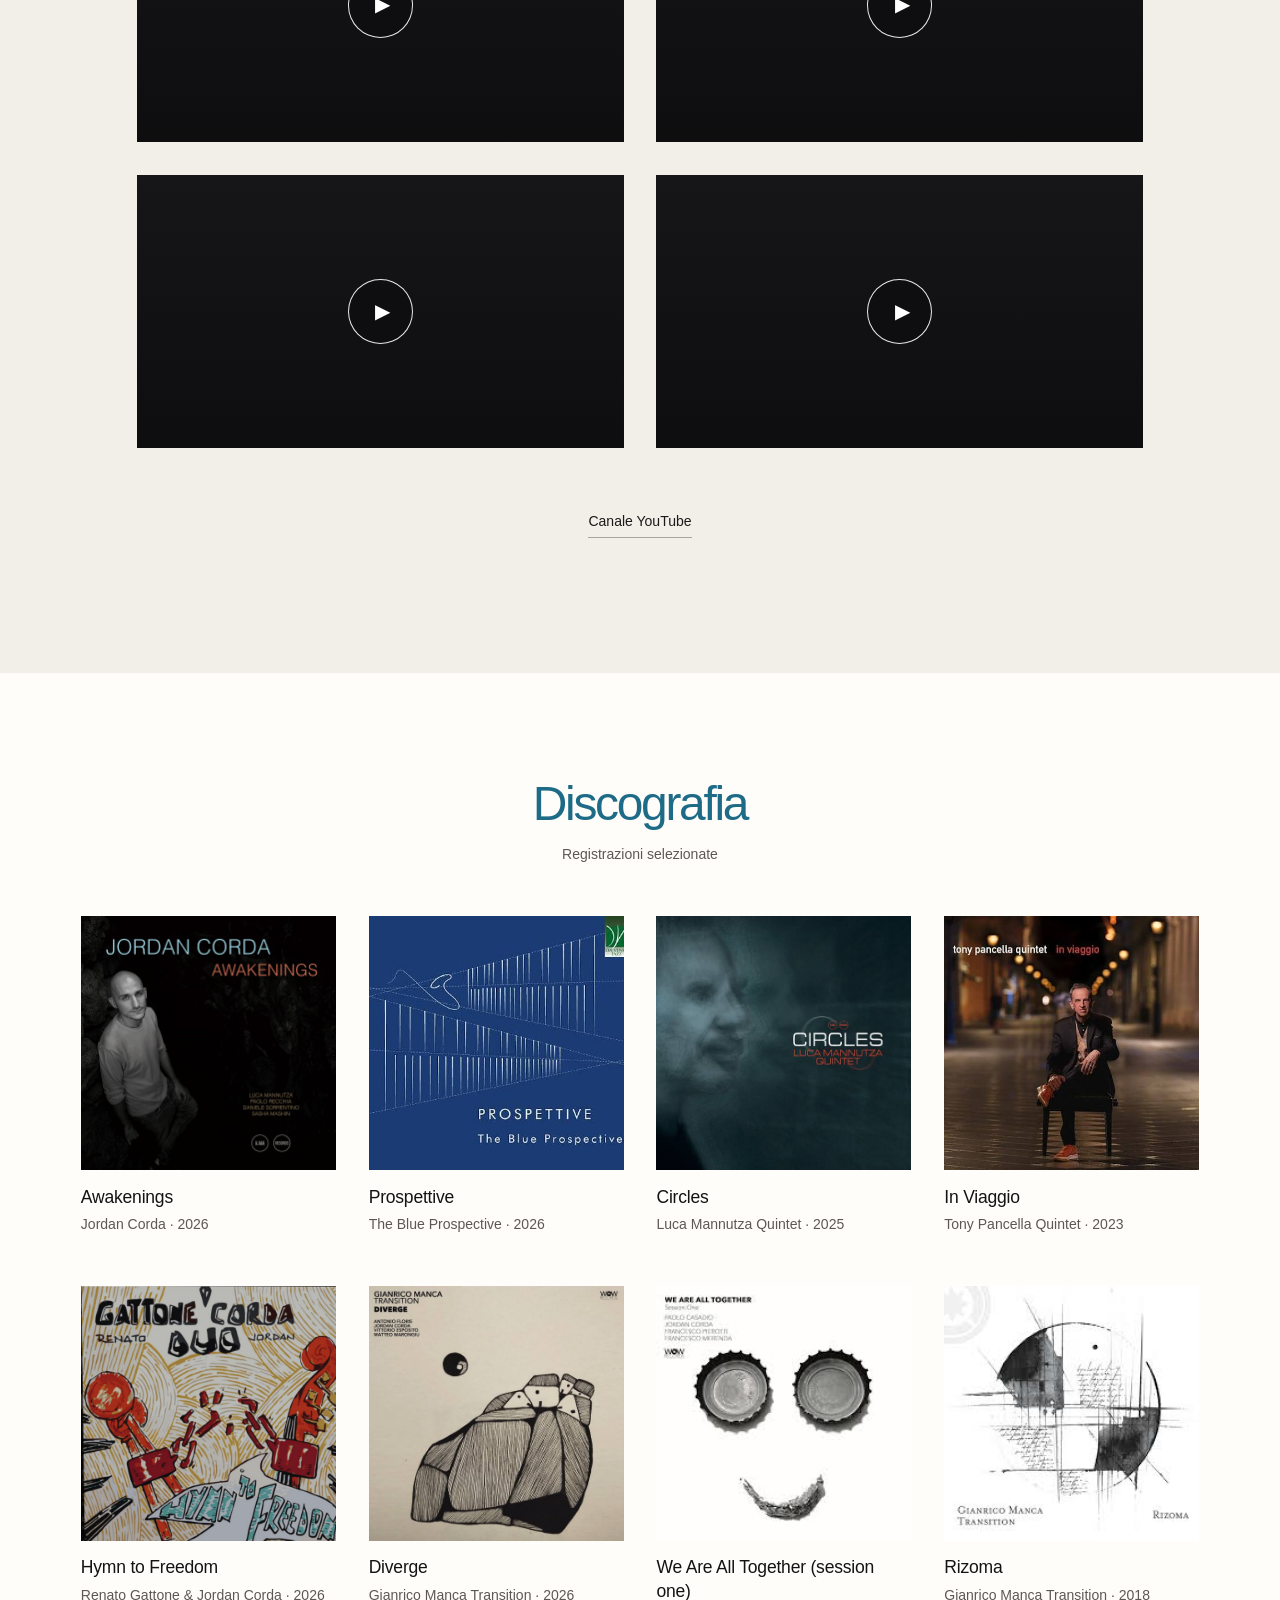
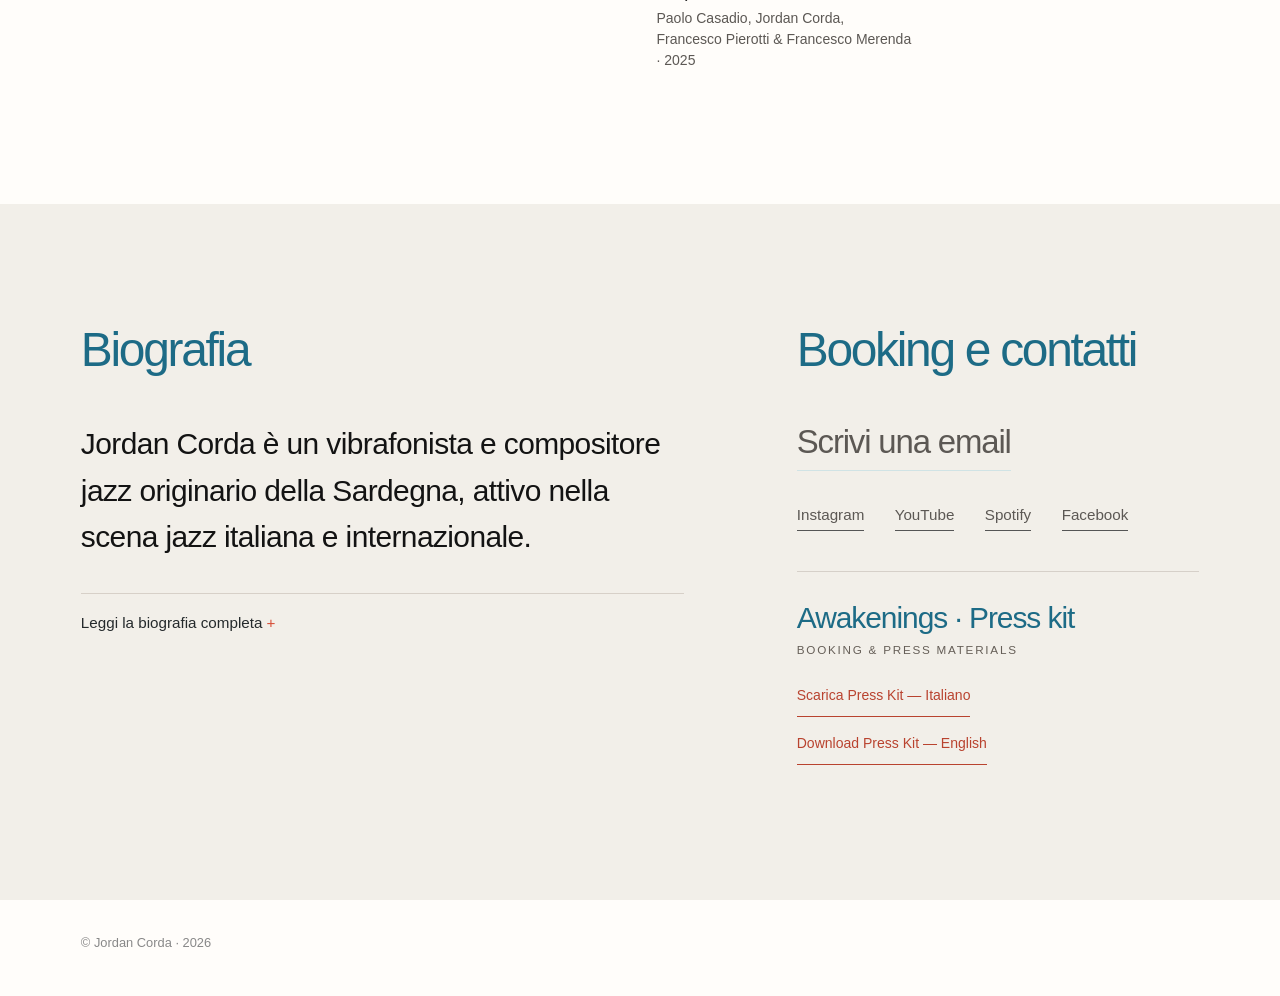
==== commit 10362151: "Refresh Home navigation stylesheet for closer left alignment" ====
--- a/index.html
+++ b/index.html
@@ -19,7 +19,7 @@
 <link rel="canonical" href="https://jordancorda.com/">
 <link rel="icon" href="assets/awakenings-cover.jpg">
 <title>Jordan Corda — Jazz Vibraphonist & Composer | Awakenings</title>
-<link rel="stylesheet" href="style.css?v=home-nav-left-slide-20261109-03">
+<link rel="stylesheet" href="style.css?v=home-nav-left-inset-20261109-04">
 <script src="data.js" defer></script>
 <script src="app.js?v=standalone-press-menu-fix-20261108-01" defer></script>
 
--- a/style.css
+++ b/style.css
@@ -2765,3 +2765,23 @@
 @media(min-width:761px) and (prefers-reduced-motion:reduce){
  body:not(.press-page) .site-head .head-inner::before{transition:none !important;}
 }
+
+/* Approved: bring only the initial desktop Home nav group closer to the left edge. */
+@media(min-width:761px){
+ body:not(.press-page) .site-head .nav,
+ body:not(.press-page) .site-head .lang{
+  transition:transform .75s cubic-bezier(.22,1,.36,1) !important;
+ }
+ body:not(.press-page) .site-head:not(.after-hero) .nav,
+ body:not(.press-page) .site-head:not(.after-hero) .lang{
+  transform:translateX(-clamp(30px,3.6vw,56px)) !important;
+ }
+ body:not(.press-page) .site-head.after-hero .nav,
+ body:not(.press-page) .site-head.after-hero .lang{
+  transform:translateX(0) !important;
+ }
+}
+@media(min-width:761px) and (prefers-reduced-motion:reduce){
+ body:not(.press-page) .site-head .nav,
+ body:not(.press-page) .site-head .lang{transition:none !important;}
+}
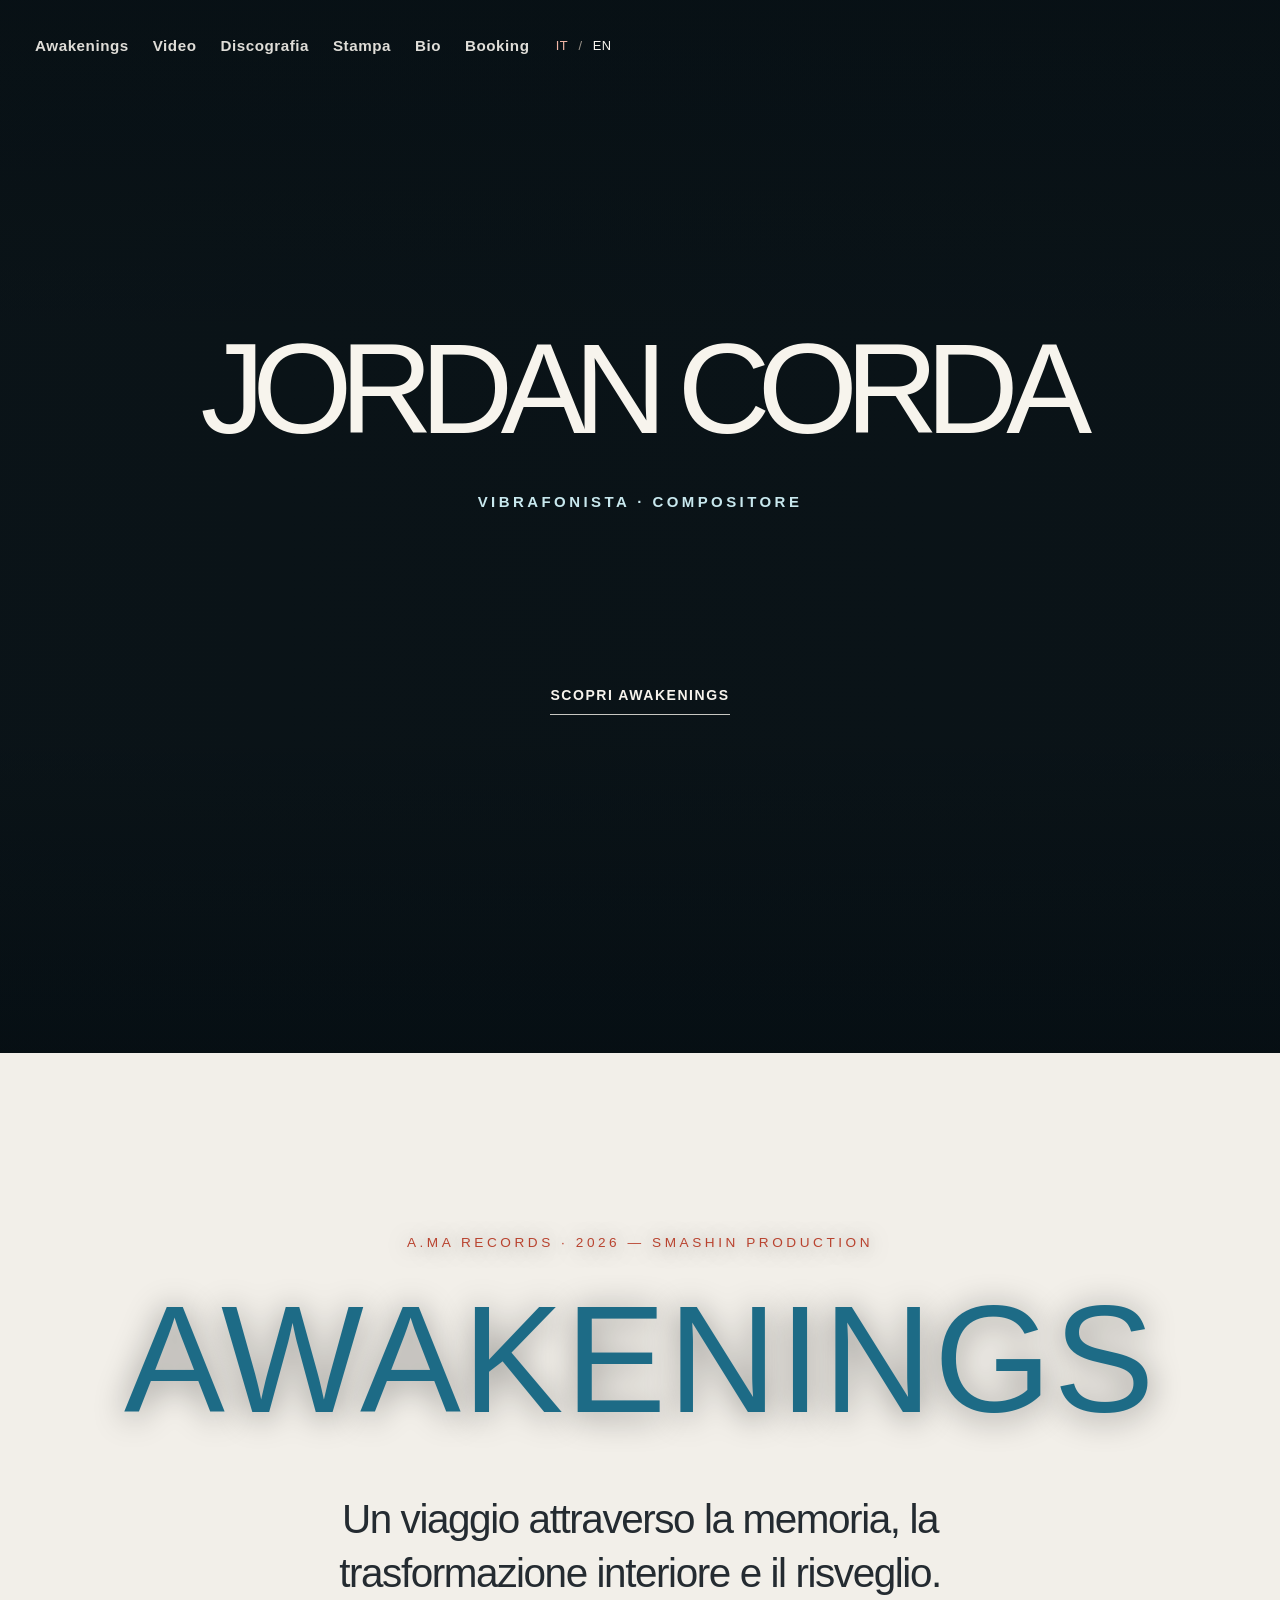
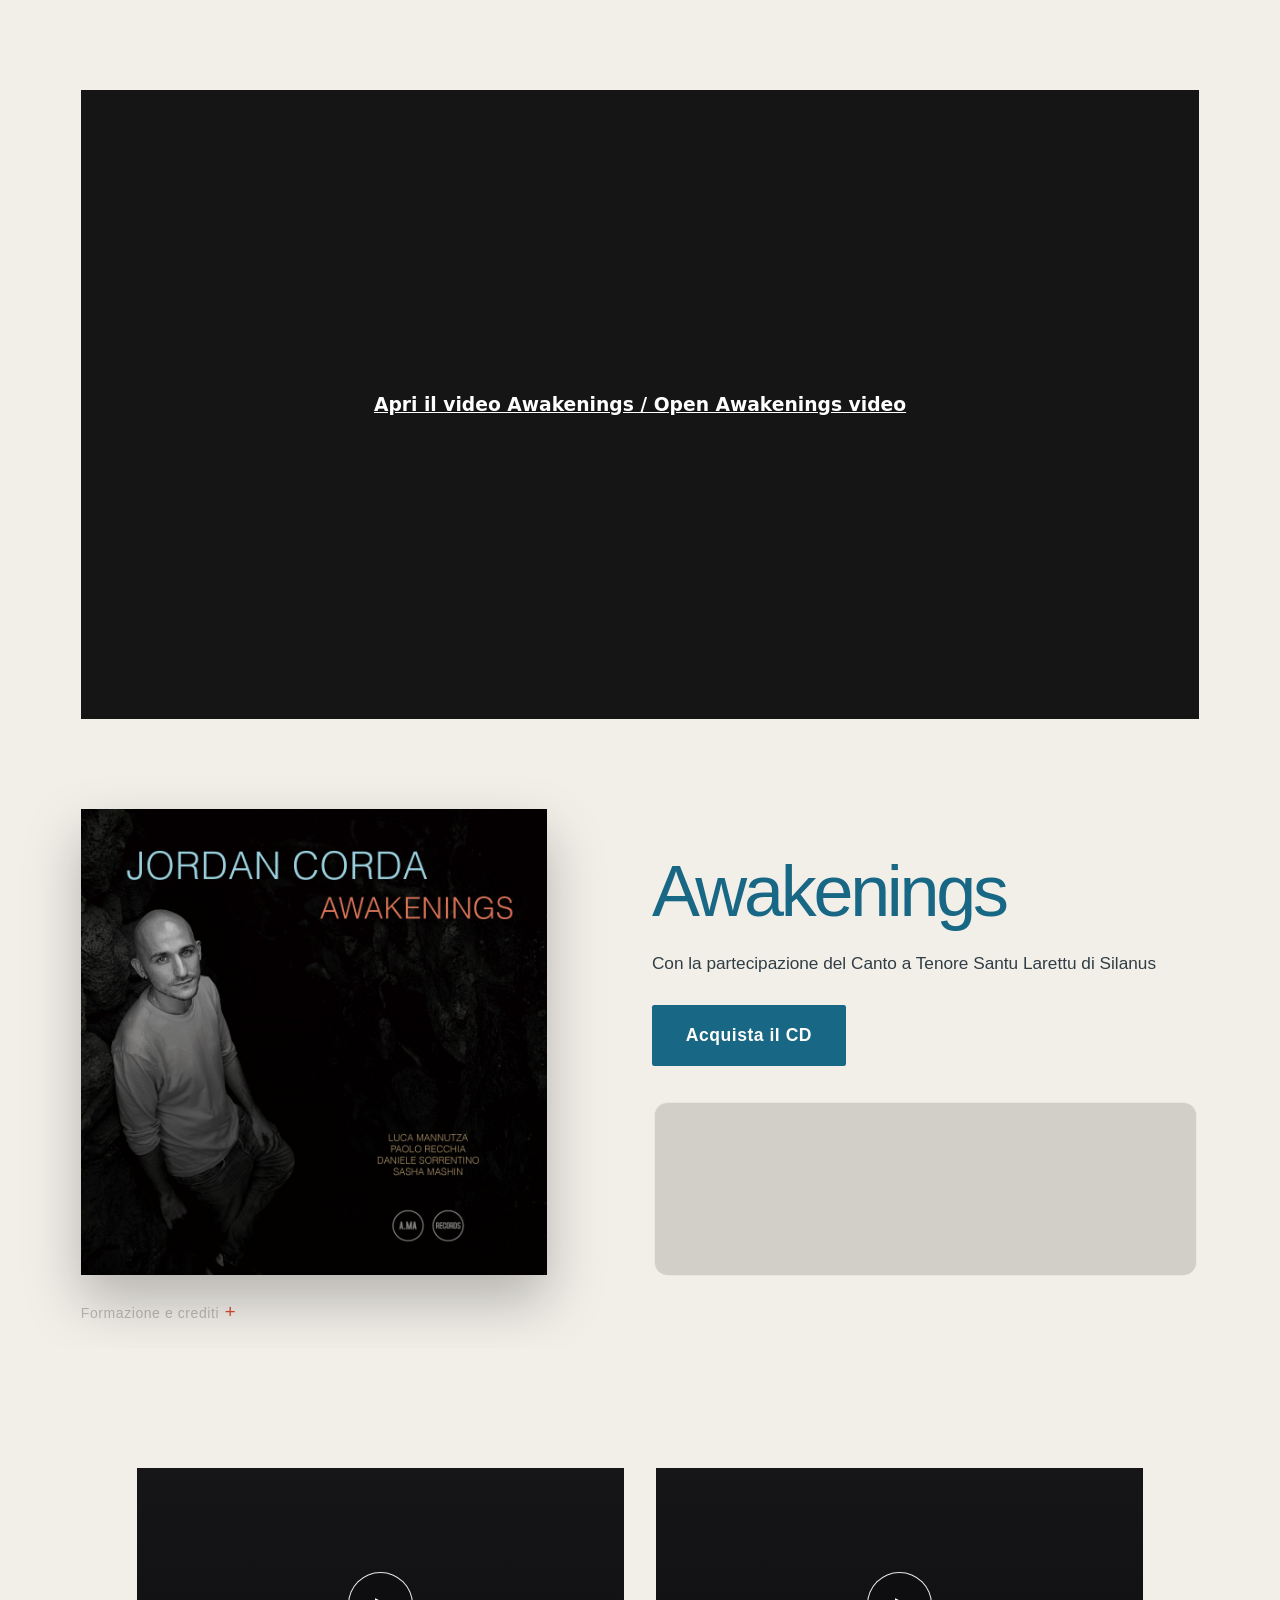
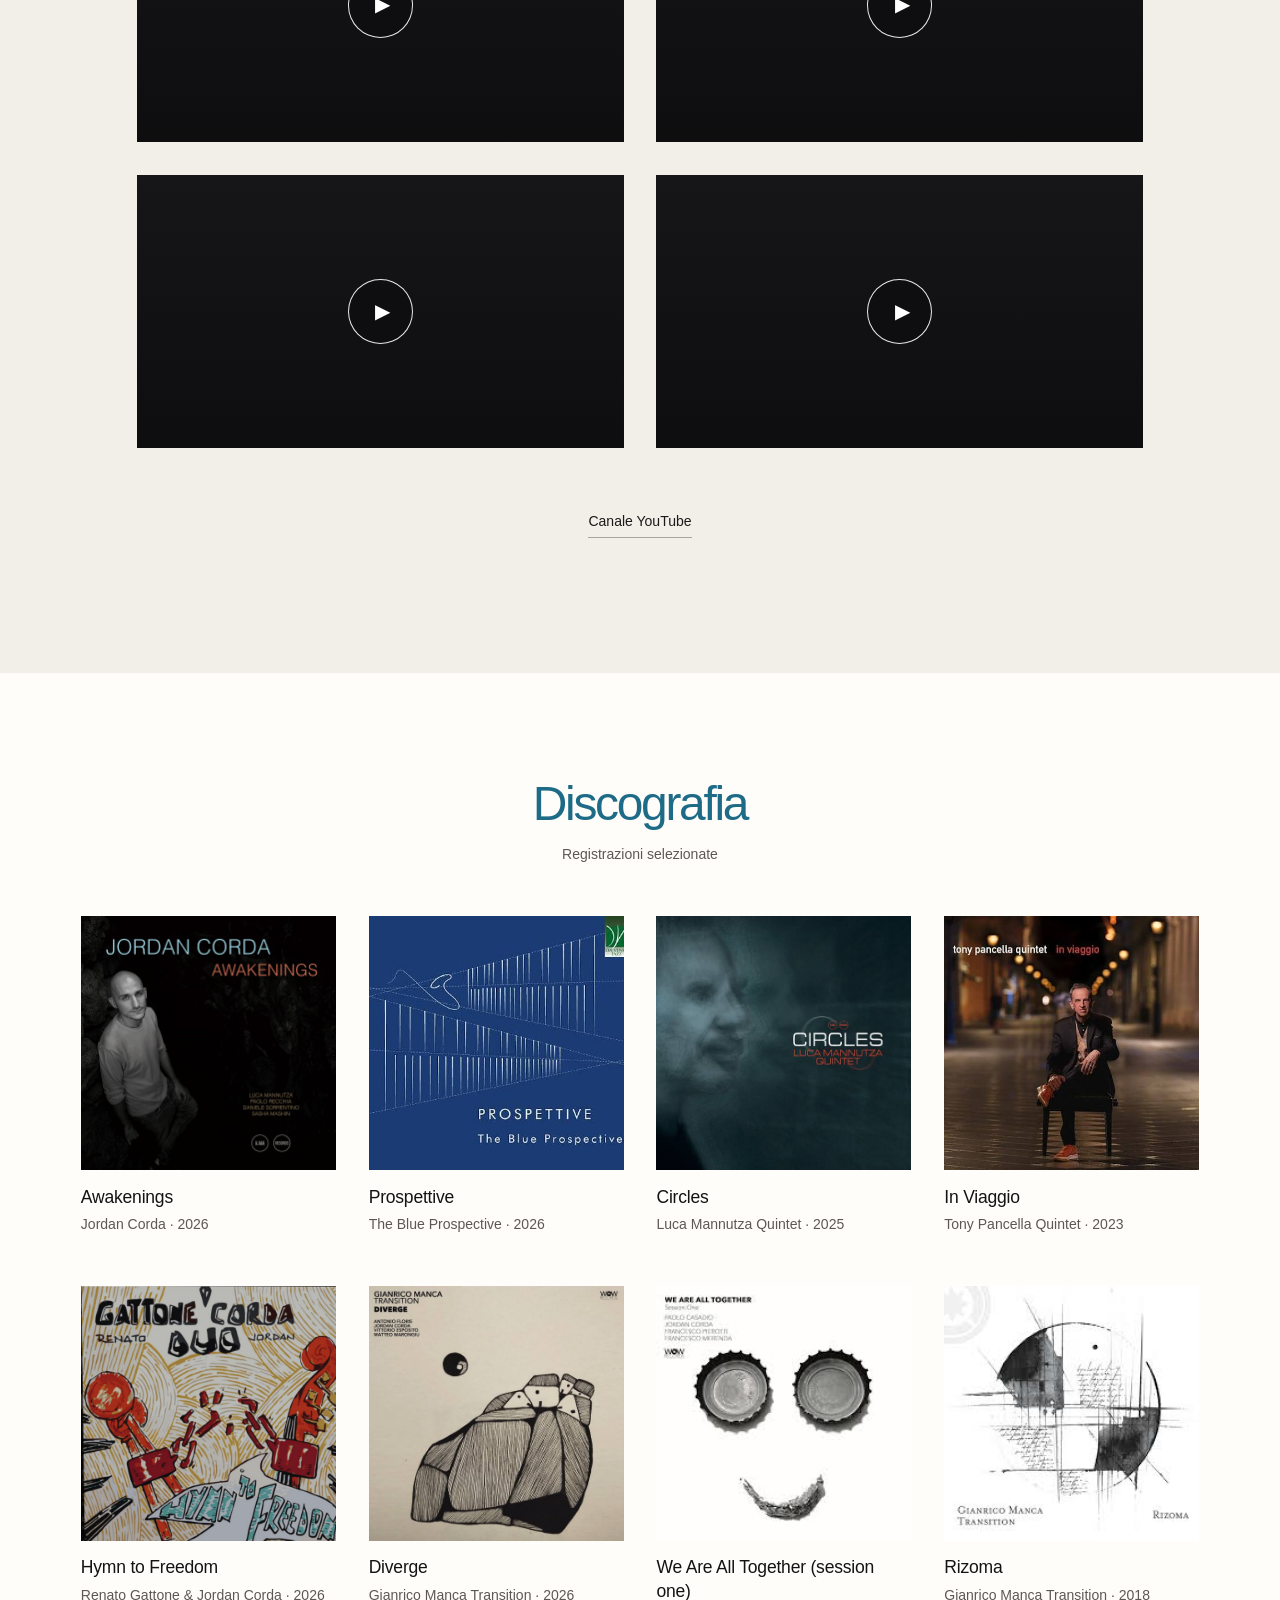
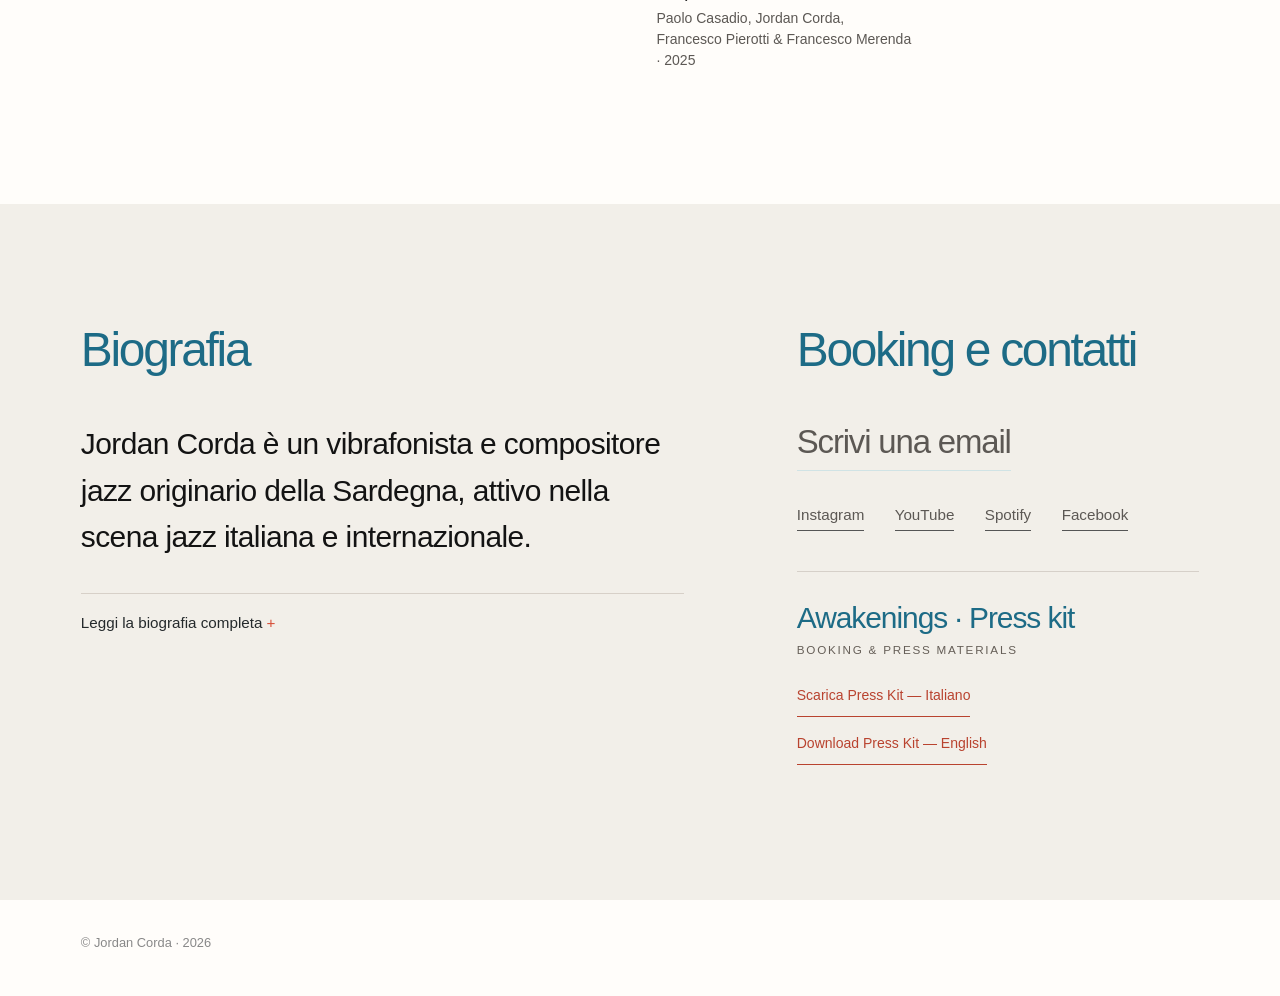
==== commit 77f0ae0c: "Refresh Home stylesheet for precise 30px initial menu alignment" ====
--- a/index.html
+++ b/index.html
@@ -19,7 +19,7 @@
 <link rel="canonical" href="https://jordancorda.com/">
 <link rel="icon" href="assets/awakenings-cover.jpg">
 <title>Jordan Corda — Jazz Vibraphonist & Composer | Awakenings</title>
-<link rel="stylesheet" href="style.css?v=home-nav-left-inset-20261109-04">
+<link rel="stylesheet" href="style.css?v=home-nav-30px-20261109-05">
 <script src="data.js" defer></script>
 <script src="app.js?v=standalone-press-menu-fix-20261108-01" defer></script>
 
--- a/style.css
+++ b/style.css
@@ -2766,7 +2766,9 @@
  body:not(.press-page) .site-head .head-inner::before{transition:none !important;}
 }
 
-/* Approved: bring only the initial desktop Home nav group closer to the left edge. */
+/* Approved 2026-11-09: initial menu starts exactly 30px from viewport left.
+   Account for the centered 1320px shell and its responsive inner padding.
+   Both nav and language selector translate together; scrolled position unchanged. */
 @media(min-width:761px){
  body:not(.press-page) .site-head .nav,
  body:not(.press-page) .site-head .lang{
@@ -2774,7 +2776,7 @@
  }
  body:not(.press-page) .site-head:not(.after-hero) .nav,
  body:not(.press-page) .site-head:not(.after-hero) .lang{
-  transform:translateX(-clamp(30px,3.6vw,56px)) !important;
+  transform:translateX(calc(30px - max(0px, 50vw - 660px) - clamp(22px, 5.4vw, 82px))) !important;
  }
  body:not(.press-page) .site-head.after-hero .nav,
  body:not(.press-page) .site-head.after-hero .lang{
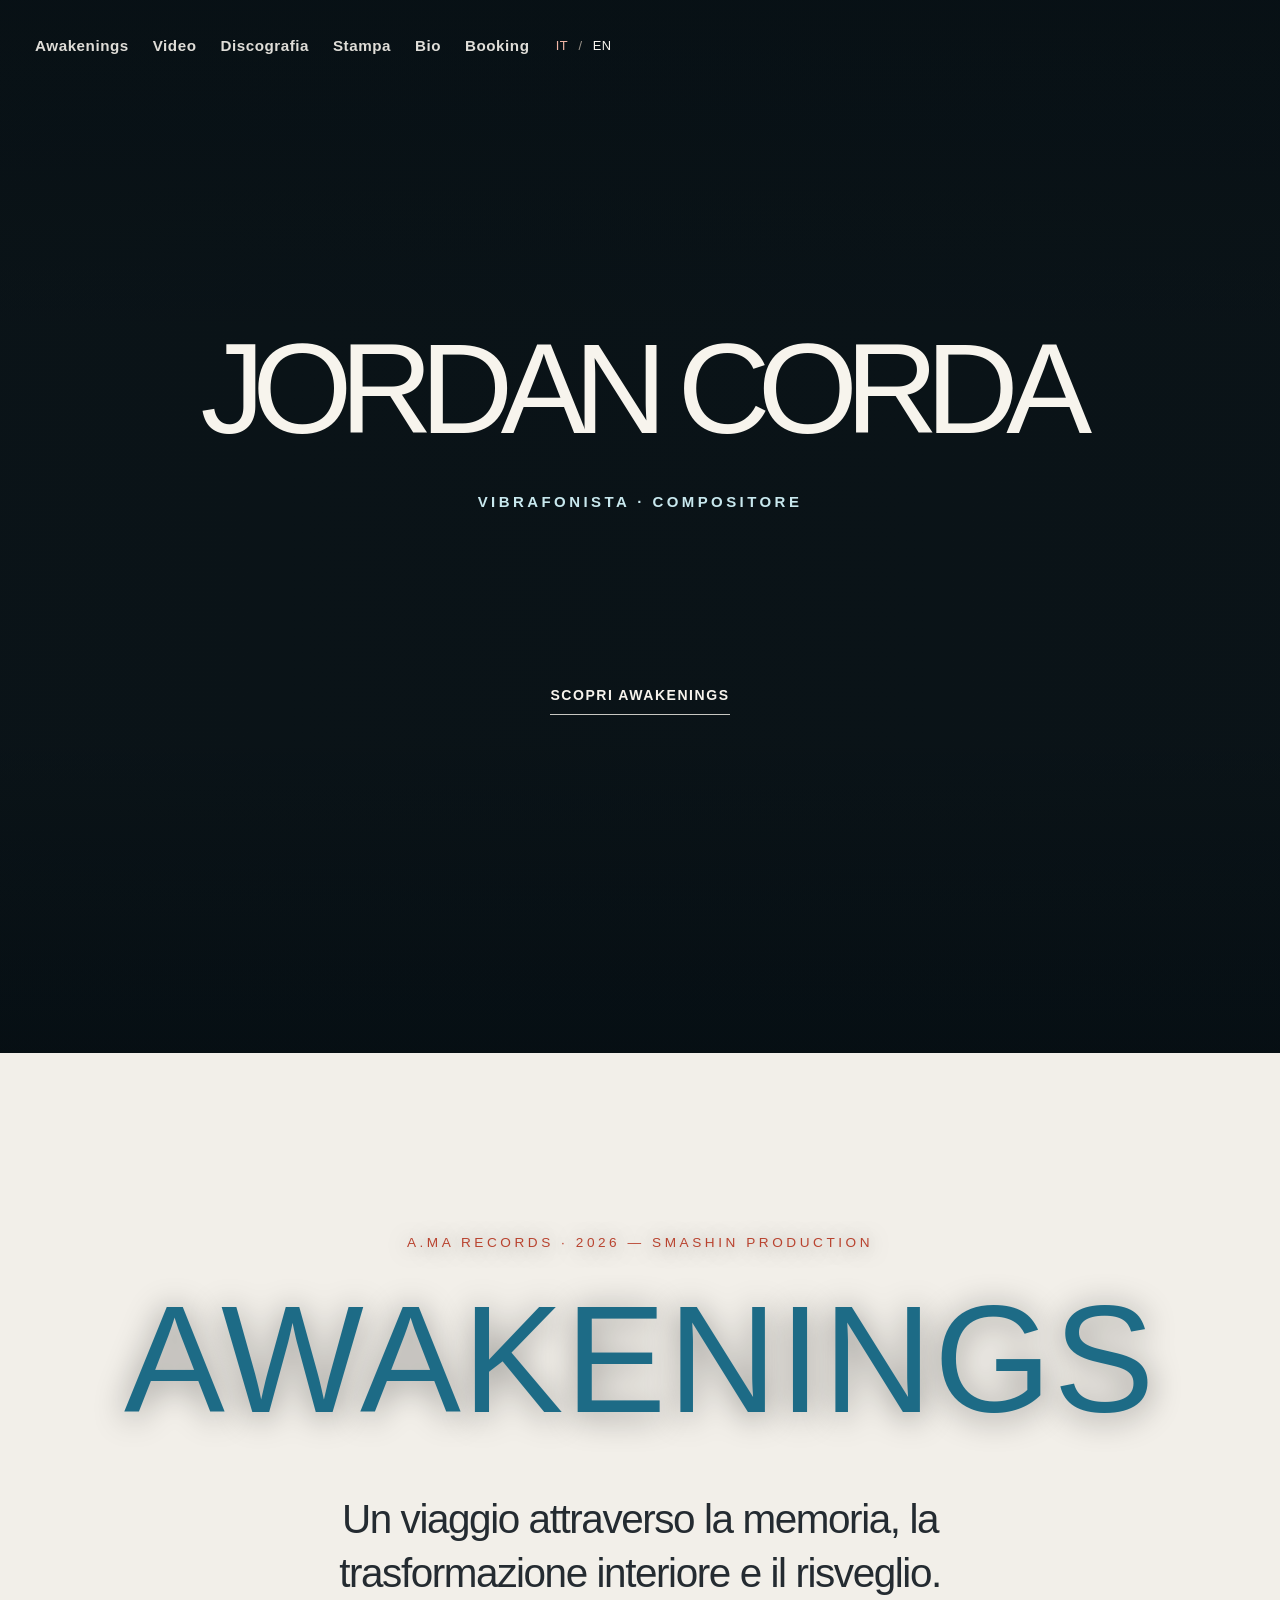
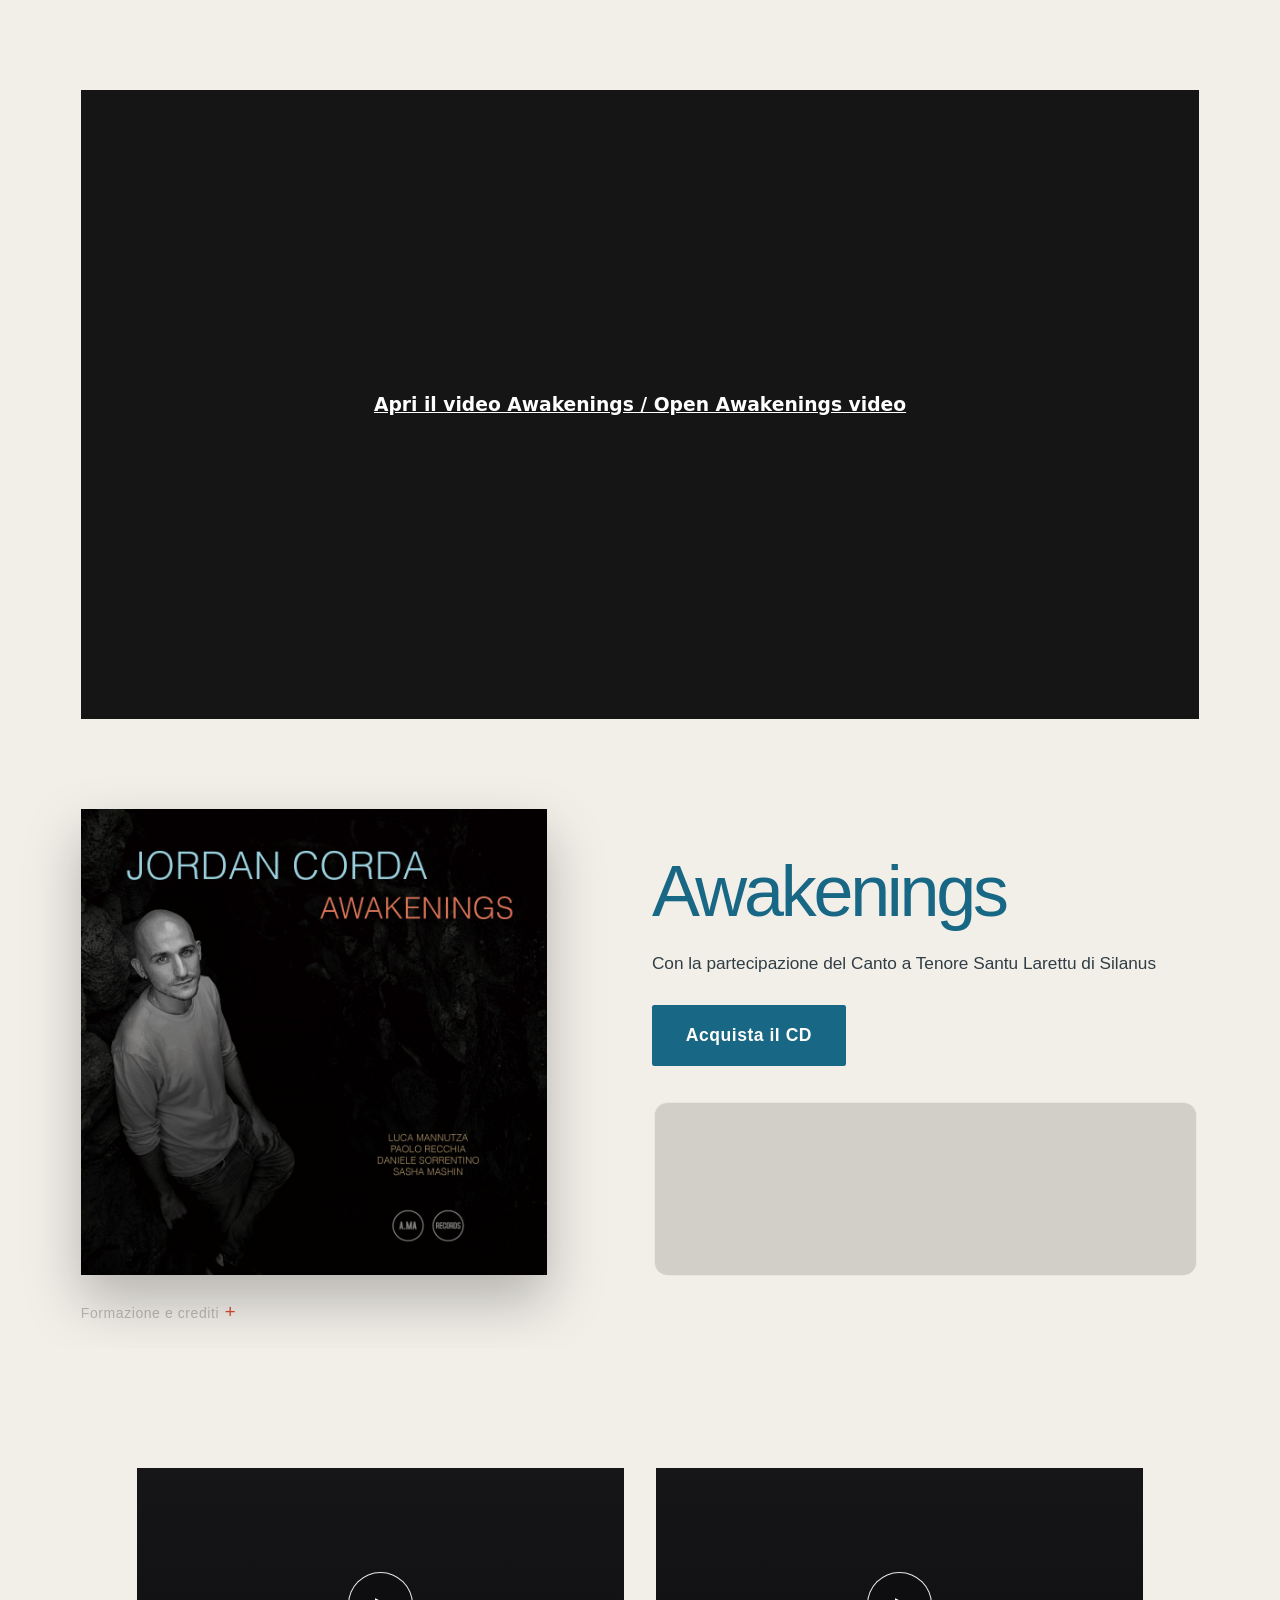
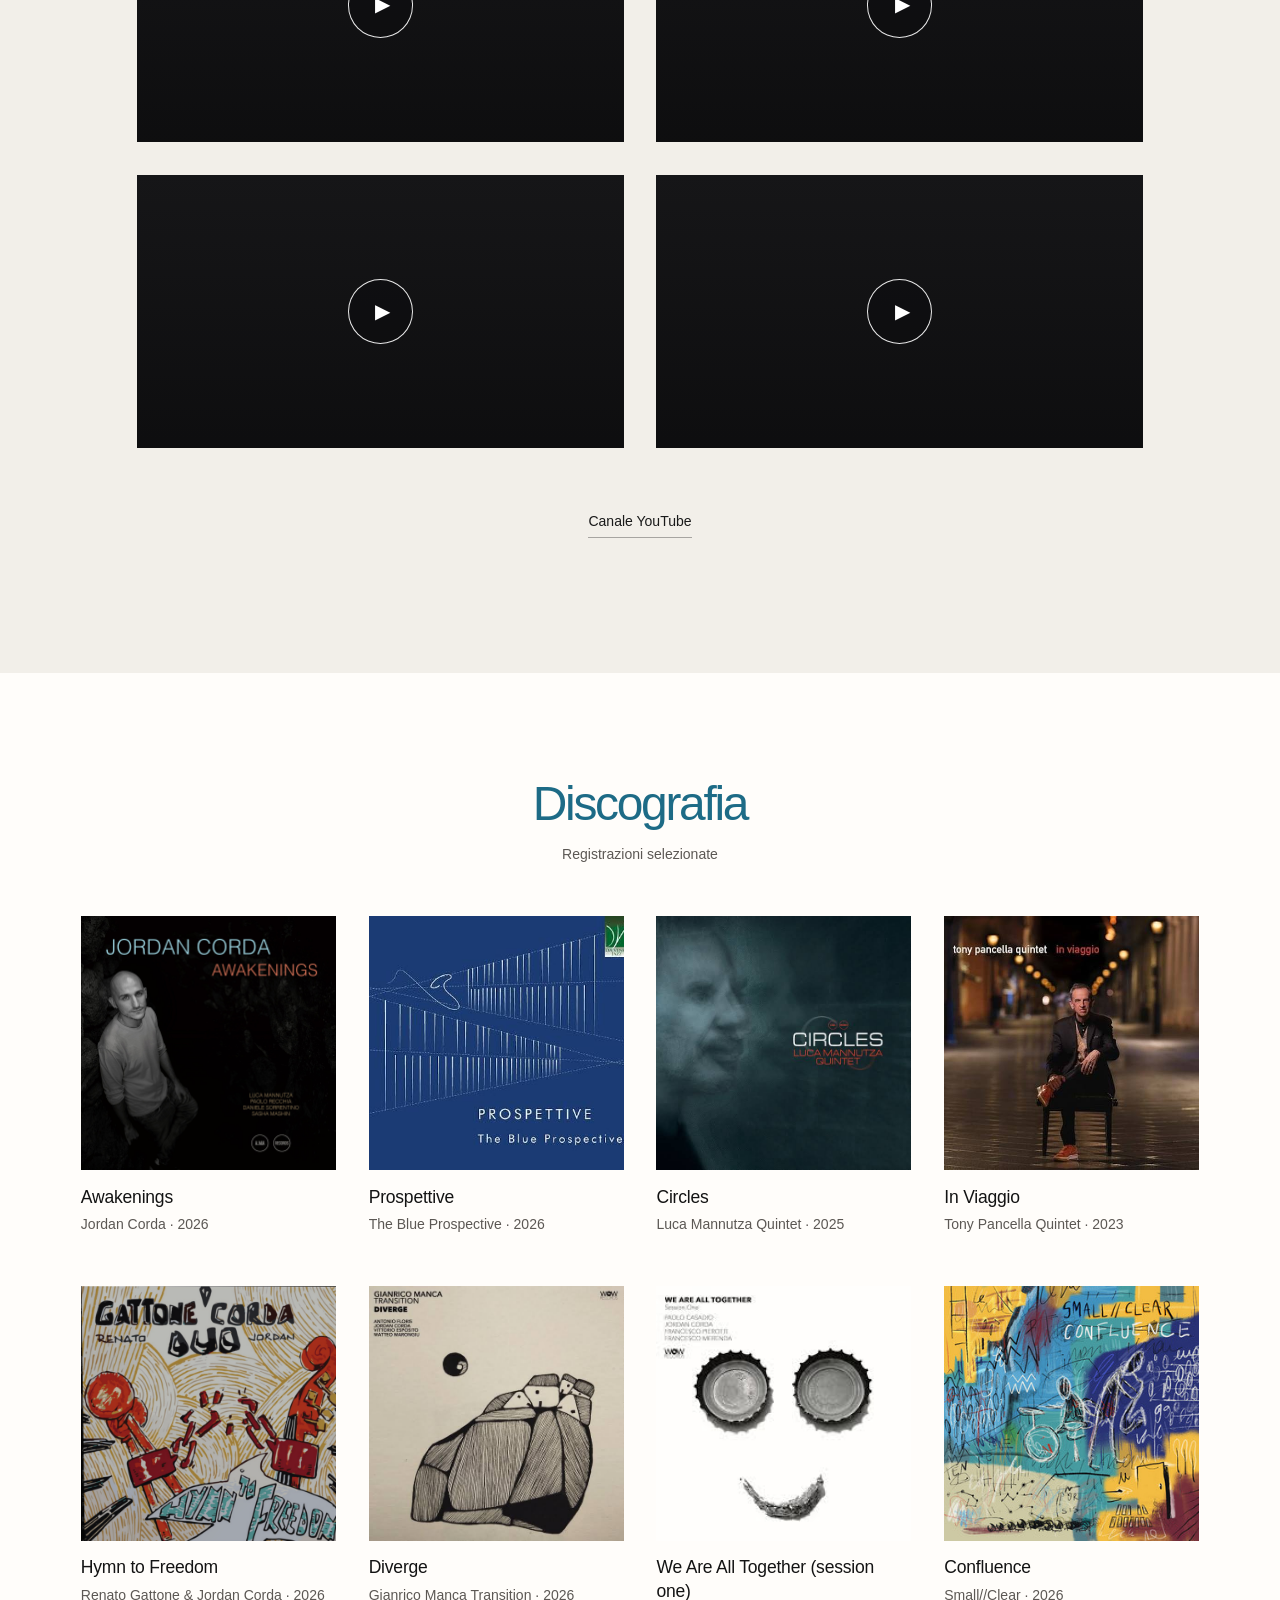
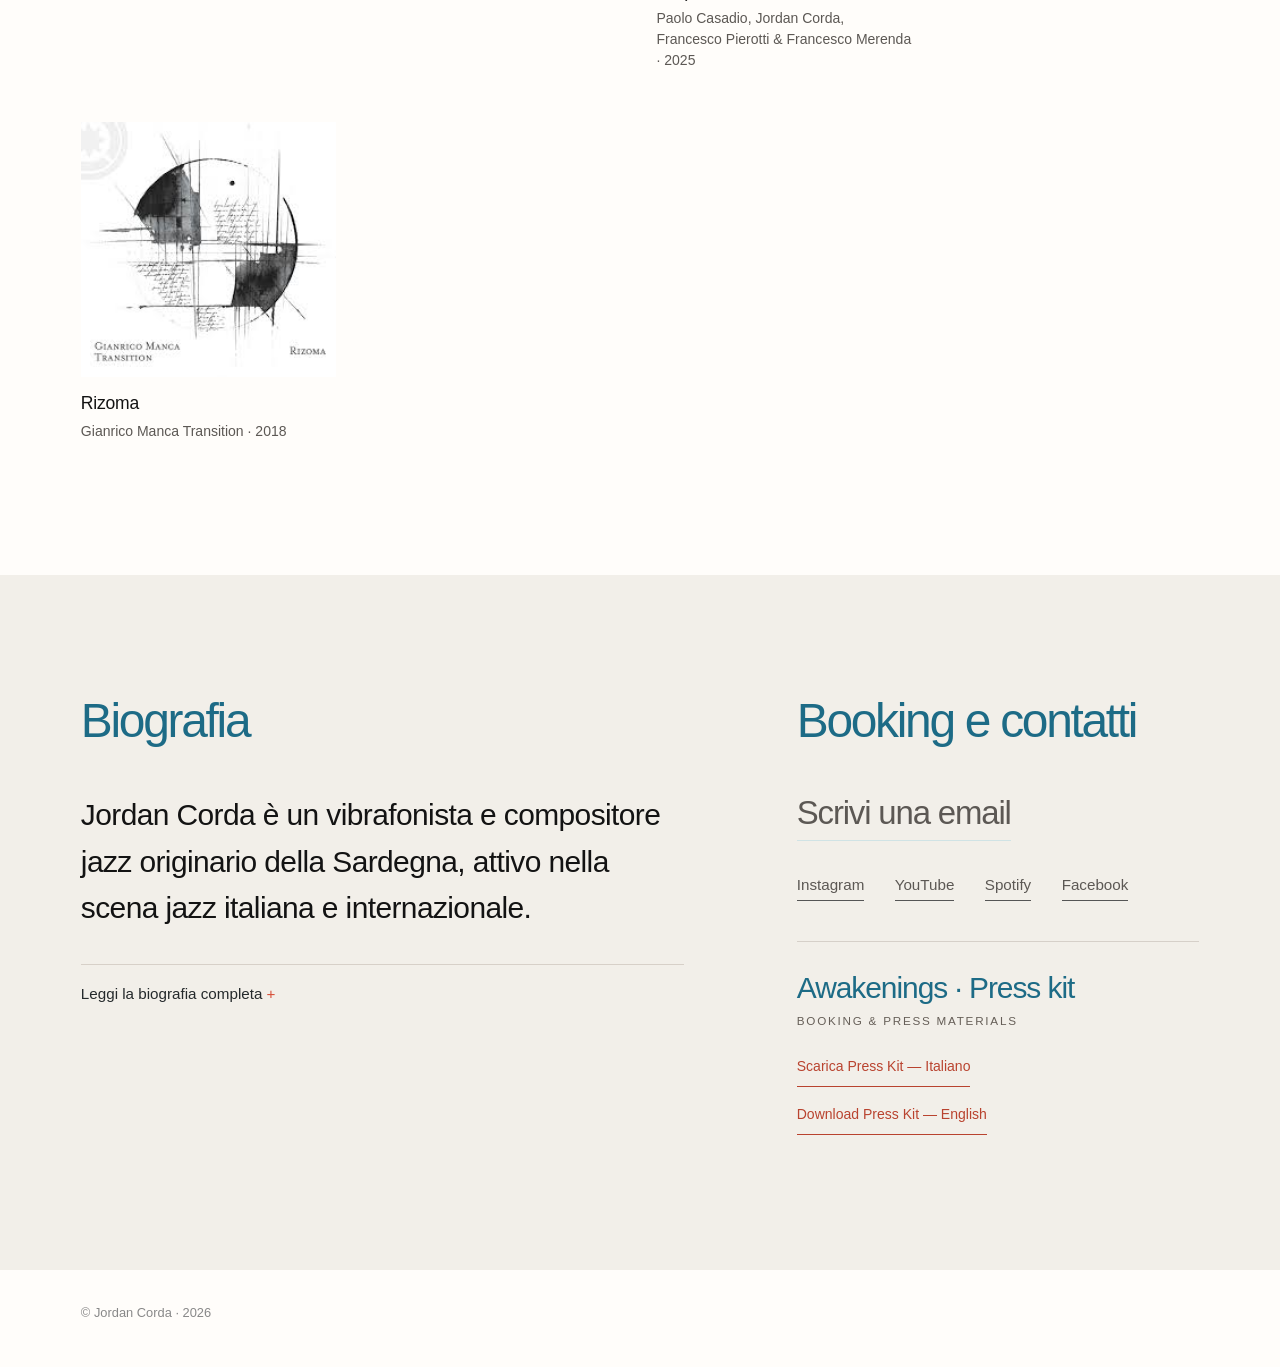
==== commit 96340366: "Refresh discography data to display newly added Confluence album" ====
--- a/index.html
+++ b/index.html
@@ -20,7 +20,7 @@
 <link rel="icon" href="assets/awakenings-cover.jpg">
 <title>Jordan Corda — Jazz Vibraphonist & Composer | Awakenings</title>
 <link rel="stylesheet" href="style.css?v=home-nav-30px-20261109-05">
-<script src="data.js" defer></script>
+<script src="data.js?v=confluence-20261114-01" defer></script>
 <script src="app.js?v=standalone-press-menu-fix-20261108-01" defer></script>
 
 <style id="awakenings-artwork-flip-only">
